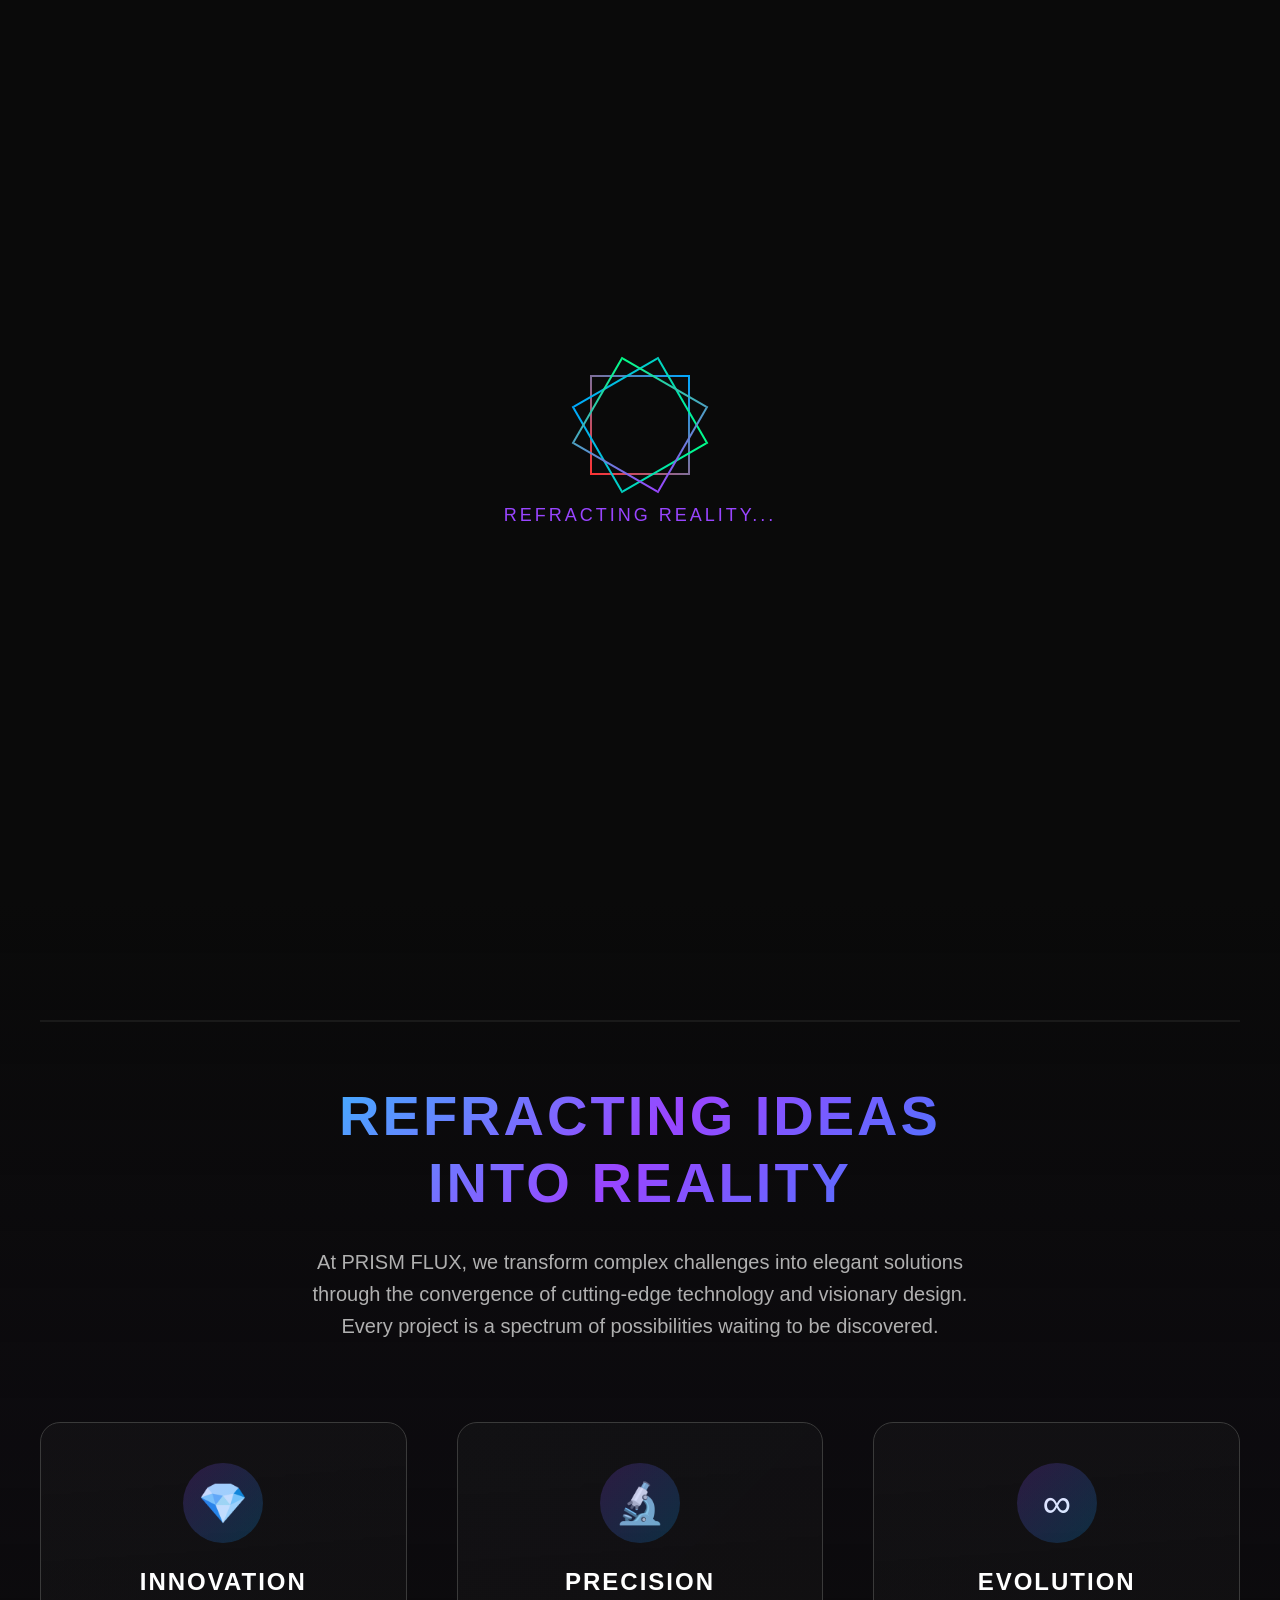
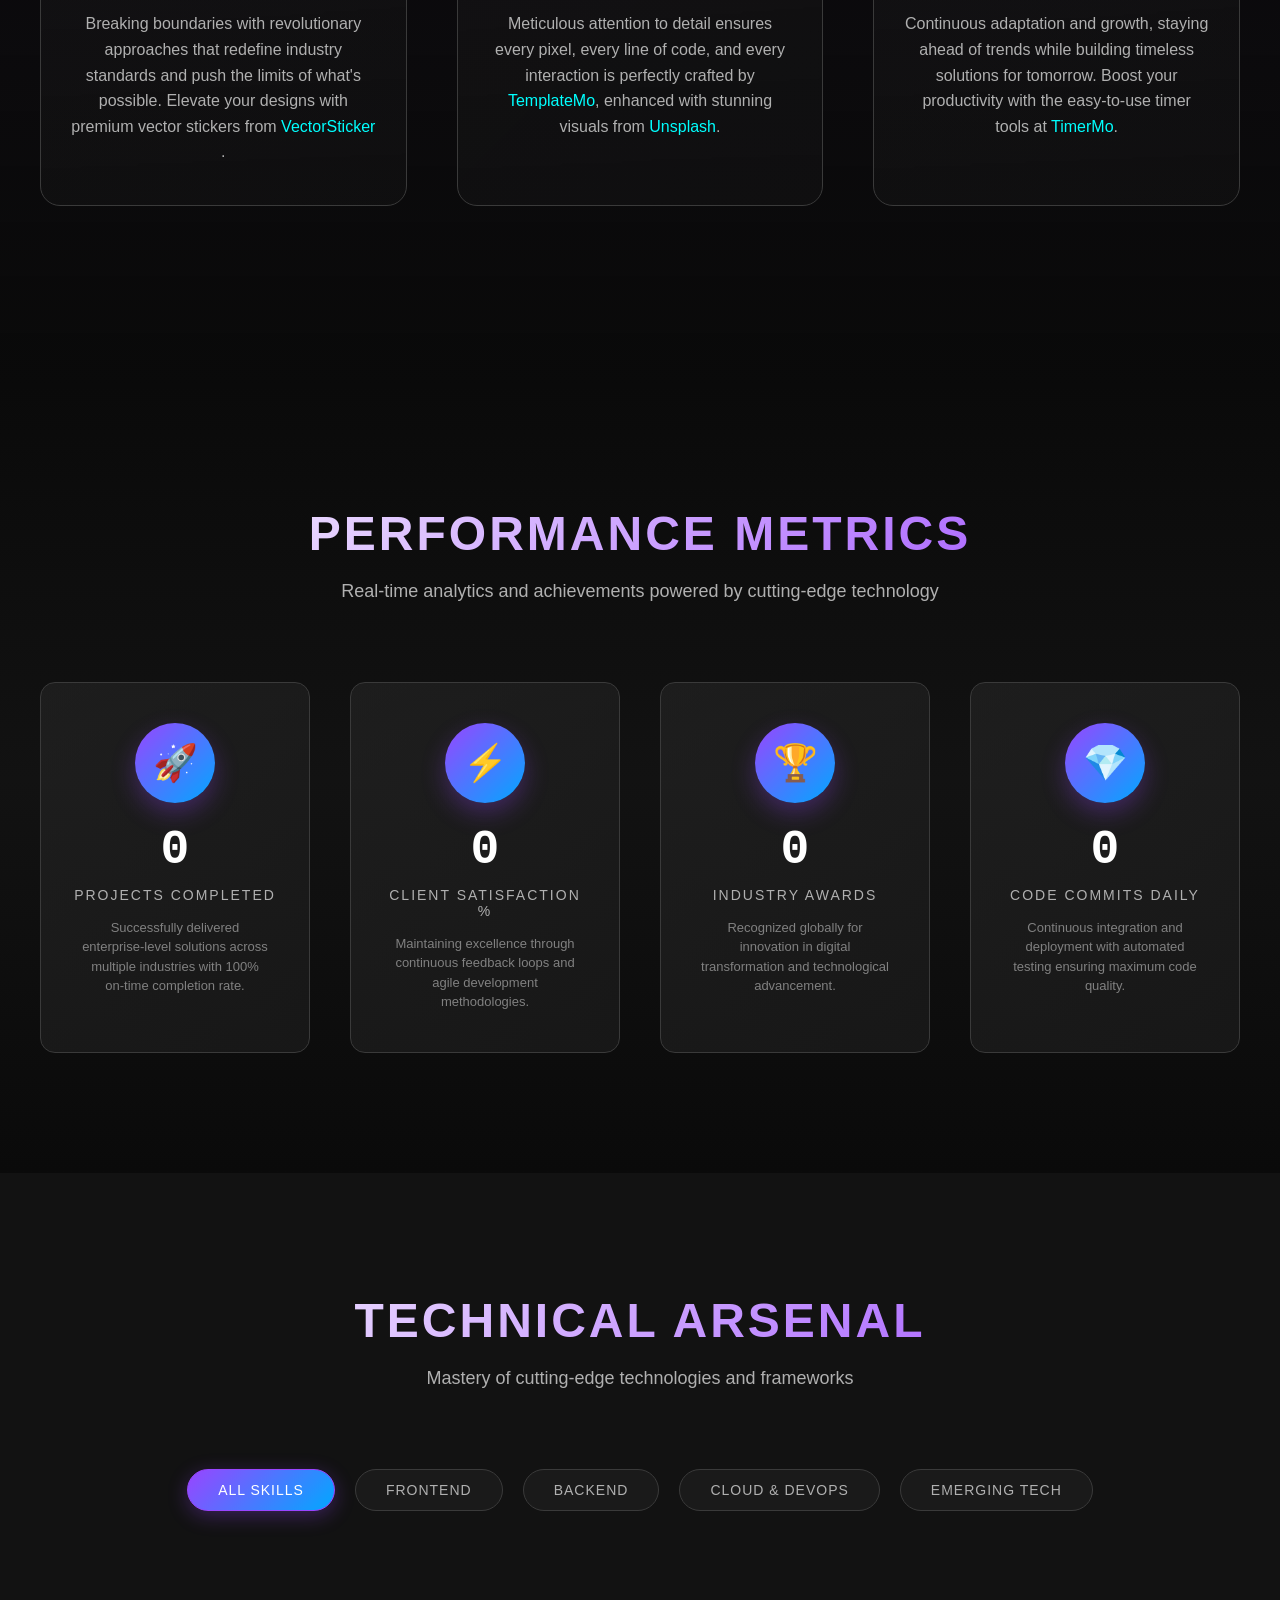
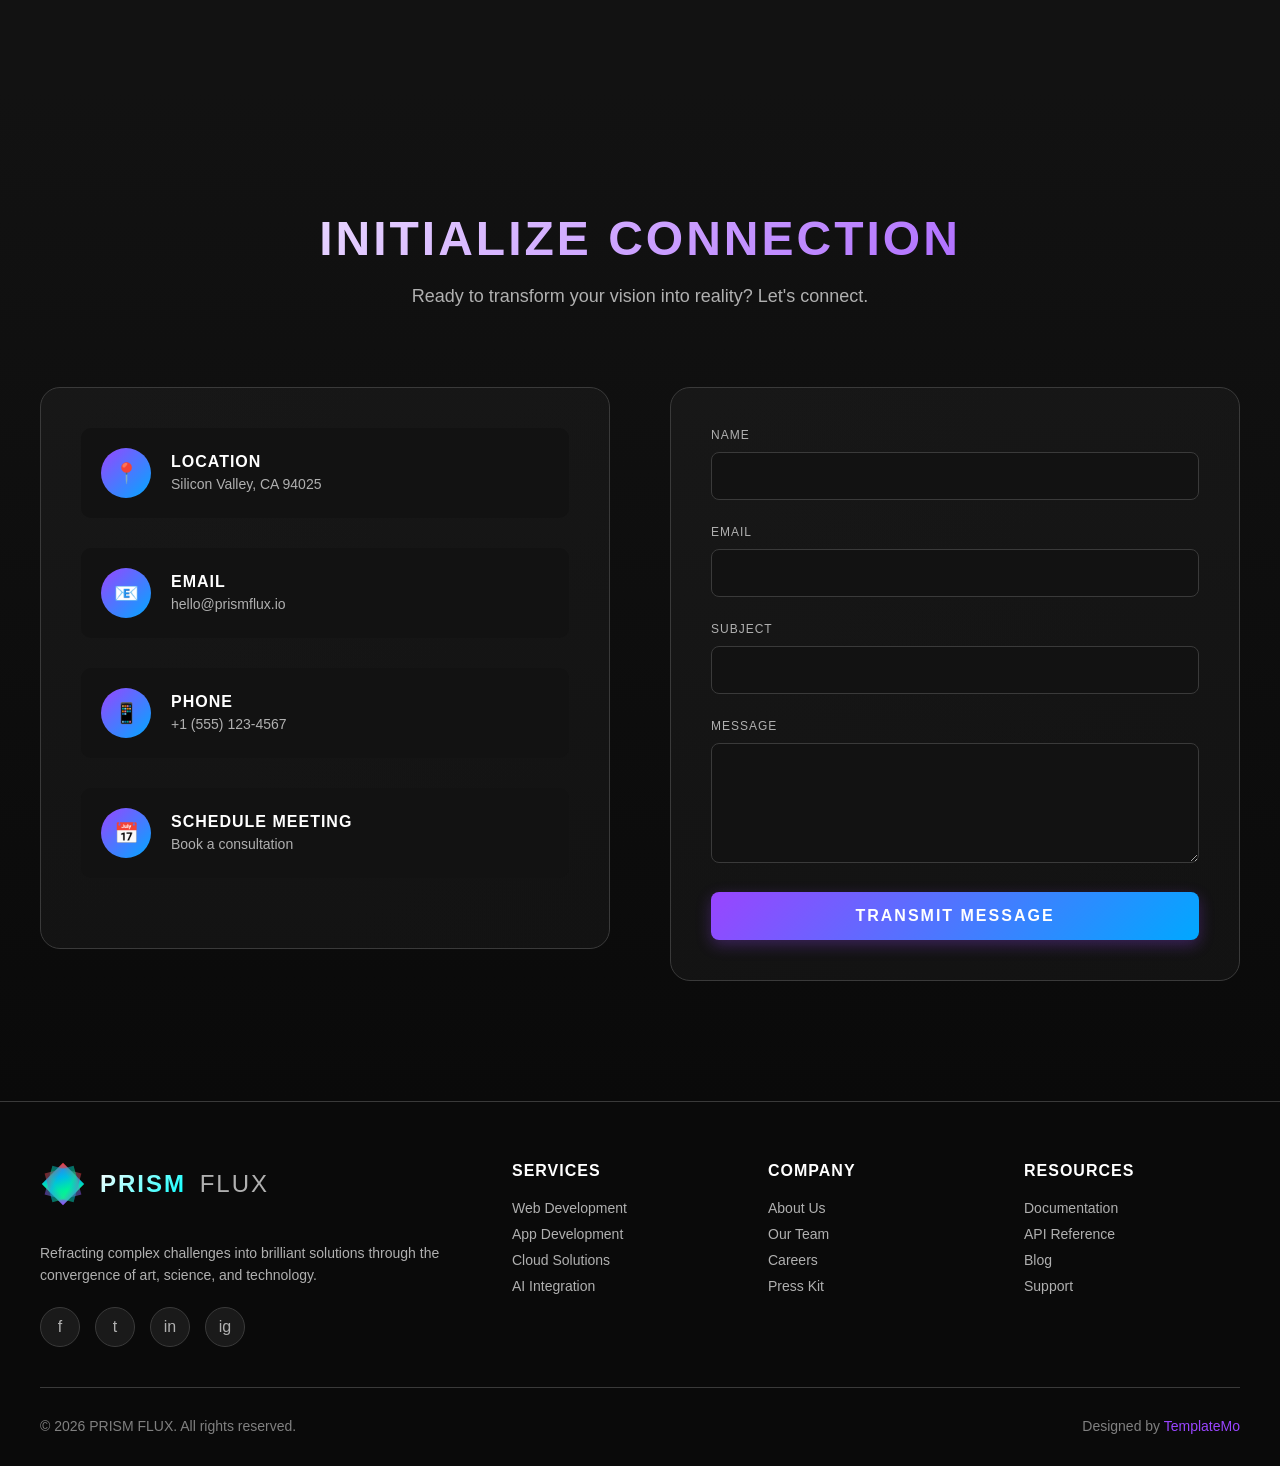
==== index.html @ 106da7ad "Initial commit" ====
<!DOCTYPE html>
<html lang="en">
<head>
    <meta charset="UTF-8">
    <meta name="viewport" content="width=device-width, initial-scale=1.0">
    <title>PRISM FLUX - Digital Innovation Studio</title>
    <link rel="stylesheet" href="templatemo-prism-flux.css">
<!-- 

TemplateMo 600 Prism Flux

https://templatemo.com/tm-600-prism-flux

-->
</head>
<body>
    <!-- Loading Screen -->
    <div class="loader" id="loader">
        <div class="loader-content">
            <div class="loader-prism">
                <div class="prism-face"></div>
                <div class="prism-face"></div>
                <div class="prism-face"></div>
            </div>
            <div style="color: var(--accent-purple); font-size: 18px; text-transform: uppercase; letter-spacing: 3px;">Refracting Reality...</div>
        </div>
    </div>

    <!-- Navigation Header -->
    <header class="header" id="header">
        <nav class="nav-container">
            <a href="#home" class="logo">
                <div class="logo-icon">
                    <div class="logo-prism">
                        <div class="prism-shape"></div>
                    </div>
                </div>
                <span class="logo-text">
                    <span class="prism">PRISM</span>
                    <span class="flux">FLUX</span>
                </span>
            </a>
            
            <ul class="nav-menu" id="navMenu">
                <li><a href="#home" class="nav-link active">Home</a></li>
                <li><a href="#about" class="nav-link">About</a></li>
                <li><a href="#stats" class="nav-link">Metrics</a></li>
                <li><a href="#skills" class="nav-link">Arsenal</a></li>
                <li><a href="#contact" class="nav-link">Contact</a></li>
            </ul>
            
            <div class="menu-toggle" id="menuToggle">
                <span></span>
                <span></span>
                <span></span>
            </div>
        </nav>
    </header>

    <!-- Hero Section with 3D Carousel -->
    <section class="hero" id="home">
        <div class="carousel-container">
            <div class="carousel" id="carousel">
                <!-- Carousel items will be generated by JavaScript -->
            </div>
            
            <div class="carousel-controls">
                <button class="carousel-btn" id="prevBtn">‹</button>
                <button class="carousel-btn" id="nextBtn">›</button>
            </div>
            
            <div class="carousel-indicators" id="indicators">
                <!-- Indicators will be generated by JavaScript -->
            </div>
        </div>
    </section>

    <!-- NEW: Prism Philosophy Section (About) -->
    <section class="philosophy-section" id="about">
        <div class="philosophy-container">
            <div class="prism-line"></div>
            
            <h2 class="philosophy-headline">
                Refracting Ideas<br>Into Reality
            </h2>
            
            <p class="philosophy-subheading">
                At PRISM FLUX, we transform complex challenges into elegant solutions through the convergence of 
                cutting-edge technology and visionary design. Every project is a spectrum of possibilities 
                waiting to be discovered.
            </p>
            
            <div class="philosophy-pillars">
                <div class="pillar">
                    <div class="pillar-icon">💎</div>
                    <h3 class="pillar-title">Innovation</h3>
                    <p class="pillar-description">
                        Breaking boundaries with revolutionary approaches that redefine industry standards and push the limits of what's possible. Elevate your designs with premium vector stickers from <a href="https://www.vectorsticker.com" rel="nofollow" target="_blank">VectorSticker</a>.
                    </p>
                </div>
                
                <div class="pillar">
                    <div class="pillar-icon">🔬</div>
                    <h3 class="pillar-title">Precision</h3>
                    <p class="pillar-description">
                        Meticulous attention to detail ensures every pixel, every line of code, and every interaction is perfectly crafted by <a href="https://templatemo.com" rel="nofollow" target="_blank" style="color: var(--accent-cyan); text-decoration: none;">TemplateMo</a>, enhanced with stunning visuals from <a href="https://unsplash.com" rel="nofollow" target="_blank" style="color: var(--accent-cyan); text-decoration: none;">Unsplash</a>.
                    </p>
                </div>
                
                <div class="pillar">
                    <div class="pillar-icon">∞</div>
                    <h3 class="pillar-title">Evolution</h3>
                    <p class="pillar-description">
                        Continuous adaptation and growth, staying ahead of trends while building timeless solutions for tomorrow. Boost your productivity with the easy-to-use timer tools at <a href="https://timermo.com" rel="nofollow" target="_blank">TimerMo</a>.
                    </p>
                </div>
            </div>
            
            <div class="philosophy-particles" id="particles">
                <!-- Particles will be generated by JavaScript -->
            </div>
        </div>
    </section>

    <!-- Stats Section with Content -->
    <section class="stats-section" id="stats">
        <div class="section-header">
            <h2 class="section-title">Performance Metrics</h2>
            <p class="section-subtitle">Real-time analytics and achievements powered by cutting-edge technology</p>
        </div>
        
        <div class="stats-grid">
            <div class="stat-card">
                <div class="stat-icon">🚀</div>
                <div class="stat-number" data-target="150">0</div>
                <div class="stat-label">Projects Completed</div>
                <p class="stat-description">Successfully delivered enterprise-level solutions across multiple industries with 100% on-time completion rate.</p>
            </div>
            
            <div class="stat-card">
                <div class="stat-icon">⚡</div>
                <div class="stat-number" data-target="99">0</div>
                <div class="stat-label">Client Satisfaction %</div>
                <p class="stat-description">Maintaining excellence through continuous feedback loops and agile development methodologies.</p>
            </div>
            
            <div class="stat-card">
                <div class="stat-icon">🏆</div>
                <div class="stat-number" data-target="25">0</div>
                <div class="stat-label">Industry Awards</div>
                <p class="stat-description">Recognized globally for innovation in digital transformation and technological advancement.</p>
            </div>
            
            <div class="stat-card">
                <div class="stat-icon">💎</div>
                <div class="stat-number" data-target="500">0</div>
                <div class="stat-label">Code Commits Daily</div>
                <p class="stat-description">Continuous integration and deployment with automated testing ensuring maximum code quality.</p>
            </div>
        </div>
    </section>

    <!-- Enhanced Skills Section - Technical Arsenal -->
    <section class="skills-section" id="skills">
        <div class="skills-container">
            <div class="section-header">
                <h2 class="section-title">Technical Arsenal</h2>
                <p class="section-subtitle">Mastery of cutting-edge technologies and frameworks</p>
            </div>
            
            <div class="skill-categories">
                <div class="category-tab active" data-category="all">All Skills</div>
                <div class="category-tab" data-category="frontend">Frontend</div>
                <div class="category-tab" data-category="backend">Backend</div>
                <div class="category-tab" data-category="cloud">Cloud & DevOps</div>
                <div class="category-tab" data-category="emerging">Emerging Tech</div>
            </div>

            <div class="skills-hexagon-grid" id="skillsGrid">
                <!-- Hexagonal skill items will be generated by JavaScript -->
            </div>
        </div>
    </section>

    <!-- Contact Section -->
    <section class="contact-section" id="contact">
        <div class="section-header">
            <h2 class="section-title">Initialize Connection</h2>
            <p class="section-subtitle">Ready to transform your vision into reality? Let's connect.</p>
        </div>
        
        <div class="contact-container">
            <div class="contact-info">
                <a href="https://maps.google.com/?q=Silicon+Valley+CA+94025" target="_blank" class="info-item">
                    <div class="info-icon">📍</div>
                    <div class="info-text">
                        <h4>Location</h4>
                        <p>Silicon Valley, CA 94025</p>
                    </div>
                </a>
                
                <a href="mailto:hello@prismflux.io" class="info-item">
                    <div class="info-icon">📧</div>
                    <div class="info-text">
                        <h4>Email</h4>
                        <p>hello@prismflux.io</p>
                    </div>
                </a>
                
                <a href="tel:+15551234567" class="info-item">
                    <div class="info-icon">📱</div>
                    <div class="info-text">
                        <h4>Phone</h4>
                        <p>+1 (555) 123-4567</p>
                    </div>
                </a>
                
                <a href="https://calendly.com" target="_blank" class="info-item">
                    <div class="info-icon">📅</div>
                    <div class="info-text">
                        <h4>Schedule Meeting</h4>
                        <p>Book a consultation</p>
                    </div>
                </a>
            </div>
            
            <form class="contact-form" id="contactForm">
                <div class="form-group">
                    <label for="name">Name</label>
                    <input type="text" id="name" name="name" required>
                </div>
                
                <div class="form-group">
                    <label for="email">Email</label>
                    <input type="email" id="email" name="email" required>
                </div>
                
                <div class="form-group">
                    <label for="subject">Subject</label>
                    <input type="text" id="subject" name="subject" required>
                </div>
                
                <div class="form-group">
                    <label for="message">Message</label>
                    <textarea id="message" name="message" required></textarea>
                </div>
                
                <button type="submit" class="submit-btn">Transmit Message</button>
            </form>
        </div>
    </section>

    <!-- Footer -->
    <footer class="footer">
        <div class="footer-content">
            <div class="footer-brand">
                <div class="footer-logo">
                    <div class="logo-icon">
                        <div class="logo-prism">
                            <div class="prism-shape"></div>
                        </div>
                    </div>
                    <span class="logo-text">
                        <span class="prism">PRISM</span>
                        <span class="flux">FLUX</span>
                    </span>
                </div>
                <p class="footer-description">
                    Refracting complex challenges into brilliant solutions through the convergence of art, science, and technology.
                </p>
                <div class="footer-social">
                    <a href="#" class="social-icon">f</a>
                    <a href="#" class="social-icon">t</a>
                    <a href="#" class="social-icon">in</a>
                    <a href="#" class="social-icon">ig</a>
                </div>
            </div>
            
            <div class="footer-section">
                <h4>Services</h4>
                <div class="footer-links">
                    <a href="#">Web Development</a>
                    <a href="#">App Development</a>
                    <a href="#">Cloud Solutions</a>
                    <a href="#">AI Integration</a>
                </div>
            </div>
            
            <div class="footer-section">
                <h4>Company</h4>
                <div class="footer-links">
                    <a href="#">About Us</a>
                    <a href="#">Our Team</a>
                    <a href="#">Careers</a>
                    <a href="#">Press Kit</a>
                </div>
            </div>
            
            <div class="footer-section">
                <h4>Resources</h4>
                <div class="footer-links">
                    <a href="#">Documentation</a>
                    <a href="#">API Reference</a>
                    <a href="#">Blog</a>
                    <a href="#">Support</a>
                </div>
            </div>
        </div>
        
        <div class="footer-bottom">
            <div class="copyright">
                © 2026 PRISM FLUX. All rights reserved.
            </div>
            <div class="footer-credits">
                Designed by <a href="https://templatemo.com" rel="nofollow" target="_blank">TemplateMo</a>
            </div>
        </div>
    </footer>
<script src="templatemo-prism-scripts.js"></script>
</body>
</html>
---- templatemo-prism-flux.css ----
@charset "utf-8";
/* CSS Document */

/*

TemplateMo 600 Prism Flux

https://templatemo.com/tm-600-prism-flux

*/

* {
	margin: 0;
	padding: 0;
	box-sizing: border-box;
}

:root {
	--primary-black: #0a0a0a;
	--carbon-dark: #121212;
	--carbon-medium: #1a1a1a;
	--carbon-light: #2a2a2a;
	--metal-dark: #3a3a3a;
	--metal-light: #4a4a4a;
	--accent-red: #ff3333;
	--accent-blue: #00a8ff;
	--accent-green: #00ff88;
	--accent-purple: #9945ff;
	--accent-cyan: #00ffff;
	--text-primary: #ffffff;
	--text-secondary: #b0b0b0;
	--text-dim: #808080;
}

html {
	scroll-behavior: smooth;
}

body {
	font-family: 'Orbitron', 'Rajdhani', sans-serif;
	background: var(--primary-black);
	color: var(--text-primary);
	overflow-x: hidden;
	position: relative;
}

/* Carbon Fiber Background Pattern */
body::before {
	content: '';
	position: fixed;
	top: 0;
	left: 0;
	width: 100%;
	height: 100%;
	background:
		repeating-linear-gradient(0deg,
			transparent,
			transparent 2px,
			rgba(255, 255, 255, 0.03) 2px,
			rgba(255, 255, 255, 0.03) 4px),
		repeating-linear-gradient(90deg,
			transparent,
			transparent 2px,
			rgba(255, 255, 255, 0.03) 2px,
			rgba(255, 255, 255, 0.03) 4px),
		linear-gradient(135deg,
			var(--primary-black) 0%,
			var(--carbon-dark) 25%,
			var(--carbon-medium) 50%,
			var(--carbon-dark) 75%,
			var(--primary-black) 100%);
	z-index: -2;
}

/* Animated Grid Overlay */
body::after {
	content: '';
	position: fixed;
	top: 0;
	left: 0;
	width: 100%;
	height: 100%;
	background-image:
		linear-gradient(rgba(255, 51, 51, 0.05) 2px, transparent 2px),
		linear-gradient(90deg, rgba(255, 51, 51, 0.05) 2px, transparent 2px);
	background-size: 150px 150px;
	animation: gridMove 20s linear infinite;
	z-index: -1;
	opacity: 0.5;
}

@keyframes gridMove {
	0% {
		transform: translate(0, 0);
	}

	100% {
		transform: translate(150px, 150px);
	}
}

/* Loading Screen */
.loader {
	position: fixed;
	top: 0;
	left: 0;
	width: 100%;
	height: 100vh;
	background: var(--primary-black);
	display: flex;
	justify-content: center;
	align-items: center;
	z-index: 10000;
	transition: opacity 0.5s, visibility 0.5s;
}

.loader.hidden {
	opacity: 0;
	visibility: hidden;
}

.loader-content {
	text-align: center;
}

.loader-prism {
	width: 100px;
	height: 100px;
	position: relative;
	margin: 0 auto 30px;
}

.prism-face {
	position: absolute;
	width: 100%;
	height: 100%;
	border: 2px solid transparent;
	transform-origin: center;
	animation: prismRotate 3s linear infinite;
}

.prism-face:nth-child(1) {
	border-image: linear-gradient(45deg, var(--accent-red), var(--accent-blue)) 1;
	animation-delay: 0s;
}

.prism-face:nth-child(2) {
	border-image: linear-gradient(45deg, var(--accent-blue), var(--accent-green)) 1;
	transform: rotate(60deg);
	animation-delay: 0.2s;
}

.prism-face:nth-child(3) {
	border-image: linear-gradient(45deg, var(--accent-green), var(--accent-purple)) 1;
	transform: rotate(120deg);
	animation-delay: 0.4s;
}

@keyframes prismRotate {
	0% {
		transform: rotate(0deg) scale(1);
	}

	50% {
		transform: rotate(180deg) scale(1.2);
	}

	100% {
		transform: rotate(360deg) scale(1);
	}
}

/* Navigation Header */
.header {
	position: fixed;
	top: 0;
	width: 100%;
	background: linear-gradient(180deg,
			rgba(18, 18, 18, 0.98) 0%,
			rgba(18, 18, 18, 0.9) 50%,
			rgba(18, 18, 18, 0) 100%);
	backdrop-filter: blur(20px);
	border-bottom: 1px solid rgba(255, 255, 255, 0.1);
	z-index: 1000;
	transition: all 0.3s ease;
}

.header.scrolled {
	background: rgba(18, 18, 18, 0.98);
	backdrop-filter: blur(30px);
	box-shadow: 0 10px 30px rgba(0, 0, 0, 0.8);
}

.nav-container {
	max-width: 1400px;
	margin: 0 auto;
	display: flex;
	justify-content: space-between;
	align-items: center;
	padding: 20px 30px;
}

.logo {
	display: flex;
	align-items: center;
	text-decoration: none;
	position: relative;
}

.logo-icon {
	width: 45px;
	height: 45px;
	margin-right: 15px;
	position: relative;
}

/* Prism-inspired logo */
.logo-prism {
	width: 100%;
	height: 100%;
	position: relative;
	display: flex;
	align-items: center;
	justify-content: center;
}

.prism-shape {
	width: 30px;
	height: 30px;
	position: relative;
	transform: rotate(45deg);
	background: linear-gradient(135deg,
			var(--accent-red) 0%,
			var(--accent-blue) 33%,
			var(--accent-green) 66%,
			var(--accent-purple) 100%);
	animation: prismShine 3s ease-in-out infinite;
}

@keyframes prismShine {

	0%,
	100% {
		filter: brightness(1) hue-rotate(0deg);
		transform: rotate(45deg) scale(1);
	}

	50% {
		filter: brightness(1.5) hue-rotate(10deg);
		transform: rotate(45deg) scale(1.1);
	}
}

.prism-shape::before,
.prism-shape::after {
	content: '';
	position: absolute;
	width: 100%;
	height: 100%;
	background: inherit;
	opacity: 0.5;
}

.prism-shape::before {
	transform: rotate(60deg);
}

.prism-shape::after {
	transform: rotate(-60deg);
}

.logo-text {
	font-size: 24px;
	font-weight: 900;
	letter-spacing: 2px;
	text-transform: uppercase;
}

.logo-text .prism {
	background: linear-gradient(135deg, var(--text-primary), var(--accent-cyan));
	-webkit-background-clip: text;
	-webkit-text-fill-color: transparent;
	background-clip: text;
}

.logo-text .flux {
	color: var(--text-secondary);
	font-weight: 300;
	margin-left: 5px;
}

.nav-menu {
	display: flex;
	list-style: none;
	gap: 10px;
	align-items: center;
}

.nav-menu a {
	color: var(--text-secondary);
	text-decoration: none;
	padding: 12px 25px;
	transition: all 0.3s ease;
	position: relative;
	text-transform: uppercase;
	font-weight: 500;
	letter-spacing: 1px;
	font-size: 14px;
}

.nav-menu a::before {
	content: '';
	position: absolute;
	bottom: 0;
	left: 50%;
	transform: translateX(-50%);
	width: 0;
	height: 2px;
	background: linear-gradient(90deg, var(--accent-blue), var(--accent-purple));
	transition: width 0.3s ease;
}

.nav-menu a:hover {
	color: var(--text-primary);
}

.nav-menu a:hover::before,
.nav-menu a.active::before {
	width: 80%;
}

.nav-menu a.active {
	color: var(--accent-cyan);
}

.menu-toggle {
	display: none;
	flex-direction: column;
	cursor: pointer;
	padding: 5px;
}

.menu-toggle span {
	width: 30px;
	height: 3px;
	background: linear-gradient(90deg, var(--accent-blue), var(--accent-purple));
	margin: 3px 0;
	transition: 0.3s;
	border-radius: 2px;
}

.menu-toggle.active span:nth-child(1) {
	transform: rotate(-45deg) translate(-5px, 6px);
}

.menu-toggle.active span:nth-child(2) {
	opacity: 0;
}

.menu-toggle.active span:nth-child(3) {
	transform: rotate(45deg) translate(-5px, -6px);
}

/* Hero Section with 3D Carousel */
.hero {
	min-height: 100vh;
	display: flex;
	align-items: center;
	justify-content: center;
	position: relative;
	padding: 120px 20px 80px;
	background: radial-gradient(ellipse at center,
			rgba(153, 69, 255, 0.1) 0%,
			transparent 50%);
}

.carousel-container {
	width: 100%;
	max-width: 1600px;
	height: 650px;
	perspective: 1200px;
	position: relative;
	padding-top: 60px;
}

.carousel {
	width: 100%;
	height: 100%;
	position: relative;
	transform-style: preserve-3d;
}

.carousel-item {
	position: absolute;
	width: 400px;
	height: 500px;
	left: 50%;
	top: 50%;
	transform-style: preserve-3d;
	transition: all 0.8s cubic-bezier(0.4, 0.0, 0.2, 1);
	cursor: pointer;
	transform-origin: center center;
}

.carousel-item .card {
	width: 100%;
	height: 100%;
	background: linear-gradient(135deg, var(--carbon-medium), var(--carbon-dark));
	border: 2px solid var(--metal-dark);
	border-radius: 20px;
	padding: 30px;
	position: relative;
	overflow: hidden;
	box-shadow:
		0 20px 40px rgba(0, 0, 0, 0.8),
		inset 0 1px 0 rgba(255, 255, 255, 0.1);
}

.carousel-item .card::before {
	content: '';
	position: absolute;
	top: 0;
	left: 0;
	right: 0;
	height: 1px;
	background: linear-gradient(90deg,
			transparent,
			rgba(255, 255, 255, 0.5),
			transparent);
	animation: scanline 3s linear infinite;
}

@keyframes scanline {
	0% {
		transform: translateY(0);
	}

	100% {
		transform: translateY(500px);
	}
}

.card-number {
	position: absolute;
	top: 20px;
	right: 30px;
	font-size: 72px;
	font-weight: 900;
	color: rgba(153, 69, 255, 0.1);
	font-family: 'Orbitron', monospace;
}

.card-image {
	width: 100%;
	height: 200px;
	background: var(--carbon-dark);
	border-radius: 10px;
	margin-bottom: 20px;
	overflow: hidden;
	position: relative;
	border: 1px solid var(--metal-dark);
}

.card-image img {
	width: 100%;
	height: 100%;
	object-fit: cover;
	filter: grayscale(50%) contrast(1.2);
	transition: all 0.5s ease;
}

.carousel-item:hover .card-image img {
	filter: grayscale(0%) contrast(1.3);
	transform: scale(1.1);
}

.card-title {
	font-size: 24px;
	font-weight: 700;
	margin-bottom: 15px;
	text-transform: uppercase;
	letter-spacing: 2px;
	background: linear-gradient(135deg, var(--text-primary), var(--accent-purple));
	-webkit-background-clip: text;
	-webkit-text-fill-color: transparent;
	background-clip: text;
}

.card-description {
	color: var(--text-secondary);
	line-height: 1.6;
	margin-bottom: 20px;
	font-size: 14px;
}

.card-tech {
	display: flex;
	flex-wrap: wrap;
	gap: 8px;
	margin-bottom: 20px;
}

.tech-badge {
	padding: 5px 12px;
	background: rgba(153, 69, 255, 0.1);
	border: 1px solid var(--accent-purple);
	border-radius: 20px;
	font-size: 12px;
	color: var(--accent-purple);
	text-transform: uppercase;
	letter-spacing: 1px;
}

.card-cta {
	padding: 12px 30px;
	background: linear-gradient(135deg, var(--accent-purple), var(--accent-blue));
	border: none;
	border-radius: 30px;
	color: var(--text-primary);
	font-weight: 700;
	text-transform: uppercase;
	letter-spacing: 2px;
	cursor: pointer;
	transition: all 0.3s ease;
	box-shadow: 0 5px 15px rgba(153, 69, 255, 0.3);
}

.card-cta:hover {
	transform: translateY(-2px);
	box-shadow: 0 8px 25px rgba(153, 69, 255, 0.5);
}

/* Carousel Controls */
.carousel-controls {
	position: absolute;
	bottom: -70px;
	left: 50%;
	transform: translateX(-50%);
	display: flex;
	gap: 20px;
	z-index: 100;
}

.carousel-btn {
	width: 60px;
	height: 60px;
	background: linear-gradient(135deg, var(--carbon-medium), var(--carbon-dark));
	border: 2px solid var(--metal-dark);
	border-radius: 50%;
	color: var(--accent-purple);
	font-size: 24px;
	cursor: pointer;
	transition: all 0.3s ease;
	display: flex;
	align-items: center;
	justify-content: center;
	box-shadow:
		0 5px 15px rgba(0, 0, 0, 0.5),
		inset 0 1px 0 rgba(255, 255, 255, 0.1);
}

.carousel-btn:hover {
	border-color: var(--accent-purple);
	box-shadow:
		0 8px 25px rgba(153, 69, 255, 0.3),
		inset 0 1px 0 rgba(255, 255, 255, 0.2);
	transform: scale(1.1);
}

.carousel-indicators {
	position: absolute;
	top: 30px;
	left: 50%;
	transform: translateX(-50%);
	display: flex;
	gap: 15px;
	z-index: 100;
}

.indicator {
	width: 12px;
	height: 12px;
	background: var(--metal-dark);
	border: 1px solid var(--metal-light);
	border-radius: 50%;
	cursor: pointer;
	transition: all 0.3s ease;
}

.indicator.active {
	background: linear-gradient(135deg, var(--accent-purple), var(--accent-blue));
	box-shadow: 0 0 10px rgba(153, 69, 255, 0.5);
	transform: scale(1.3);
}

/* NEW: Prism Philosophy Section */
.philosophy-section {
	padding: 120px 30px;
	background: linear-gradient(180deg,
			var(--primary-black) 0%,
			rgba(153, 69, 255, 0.02) 50%,
			var(--primary-black) 100%);
	position: relative;
	overflow: hidden;
}

.philosophy-container {
	max-width: 1200px;
	margin: 0 auto;
	text-align: center;
}

/* Animated Prism Line */
.prism-line {
	width: 100%;
	height: 2px;
	margin: 0 auto 60px;
	position: relative;
	overflow: hidden;
	background: var(--carbon-medium);
}

.prism-line::before {
	content: '';
	position: absolute;
	top: 0;
	left: -100%;
	width: 100%;
	height: 100%;
	background: linear-gradient(90deg,
			transparent,
			var(--accent-red) 20%,
			var(--accent-blue) 40%,
			var(--accent-green) 60%,
			var(--accent-purple) 80%,
			transparent);

	animation: prismSweep 4s ease-in-out infinite;
}

@keyframes prismSweep {
	0% {
		left: -100%;
	}

	100% {
		left: 100%;
	}
}

.philosophy-headline {
	font-size: 56px;
	font-weight: 900;
	text-transform: uppercase;
	letter-spacing: 3px;
	margin-bottom: 30px;
	line-height: 1.2;
	background: linear-gradient(135deg,
			var(--accent-cyan) 0%,
			var(--accent-purple) 25%,
			var(--accent-blue) 50%,
			var(--accent-green) 75%,
			var(--accent-cyan) 100%);
	-webkit-background-clip: text;
	-webkit-text-fill-color: transparent;
	background-clip: text;
	background-size: 200% 200%;
	animation: gradientFlow 5s ease infinite;
}

@keyframes gradientFlow {
	0% {
		background-position: 0% 50%;
	}

	50% {
		background-position: 100% 50%;
	}

	100% {
		background-position: 0% 50%;
	}
}

.philosophy-subheading {
	font-size: 20px;
	color: var(--text-secondary);
	max-width: 700px;
	margin: 0 auto 80px;
	line-height: 1.6;
	font-weight: 300;
}

.philosophy-pillars {
	display: grid;
	grid-template-columns: repeat(auto-fit, minmax(300px, 1fr));
	gap: 50px;
	margin-bottom: 60px;
}

.pillar {
	position: relative;
	padding: 40px 30px;
	background: linear-gradient(135deg,
			rgba(42, 42, 42, 0.2),
			rgba(26, 26, 26, 0.3));
	border: 1px solid var(--metal-dark);
	border-radius: 20px;
	transition: all 0.4s ease;
	overflow: hidden;
}

.pillar::before {
	content: '';
	position: absolute;
	top: 0;
	left: 0;
	width: 100%;
	height: 2px;
	background: linear-gradient(90deg,
			var(--accent-purple),
			var(--accent-blue),
			var(--accent-green));
	transform: scaleX(0);
	transition: transform 0.4s ease;
}

.pillar:hover::before {
	transform: scaleX(1);
}

.pillar:hover {
	transform: translateY(-10px);
	border-color: var(--accent-purple);
	box-shadow: 0 20px 40px rgba(153, 69, 255, 0.2);
	background: linear-gradient(135deg,
			rgba(153, 69, 255, 0.05),
			rgba(26, 26, 26, 0.3));
}

.pillar-icon {
	width: 80px;
	height: 80px;
	margin: 0 auto 25px;
	display: flex;
	align-items: center;
	justify-content: center;
	font-size: 40px;
	position: relative;
}

.pillar-icon::before {
	content: '';
	position: absolute;
	width: 100%;
	height: 100%;
	background: linear-gradient(135deg, var(--accent-purple), var(--accent-blue));
	border-radius: 50%;
	opacity: 0.2;
	animation: pulse 3s ease-in-out infinite;
}

@keyframes pulse {

	0%,
	100% {
		transform: scale(1);
		opacity: 0.2;
	}

	50% {
		transform: scale(1.2);
		opacity: 0.1;
	}
}

.pillar-title {
	font-size: 24px;
	font-weight: 700;
	text-transform: uppercase;
	letter-spacing: 2px;
	margin-bottom: 15px;
	color: var(--text-primary);
}

.pillar-description {
	font-size: 16px;
	color: var(--text-secondary);
	line-height: 1.6;
}
.pillar-description a {
	color: var(--accent-cyan);
	text-decoration: none;
	transition: all 0.3s ease;
	position: relative;
}

.pillar-description a::after {
	content: '';
	position: absolute;
	bottom: -2px;
	left: 0;
	width: 0;
	height: 1px;
	background: var(--accent-cyan);
	transition: width 0.3s ease;
}

.pillar-description a:hover {
	color: var(--accent-purple);
}

.pillar-description a:hover::after {
	width: 100%;
}

/* Particle Effect Background */
.philosophy-particles {
	position: absolute;
	width: 100%;
	height: 100%;
	top: 0;
	left: 0;
	overflow: hidden;
	pointer-events: none;
}

.particle {
	position: absolute;
	width: 4px;
	height: 4px;
	background: linear-gradient(135deg, var(--accent-cyan), var(--accent-purple));
	border-radius: 50%;
	opacity: 0;
	animation: float-particle 20s infinite linear;
}

@keyframes float-particle {
	0% {
		transform: translateY(0) rotate(0deg);
		opacity: 0;
	}

	5% {
		opacity: 1;
	}

	95% {
		opacity: 1;
	}

	100% {
		transform: translateY(-100vh) rotate(720deg);
		opacity: 0;
	}
}

/* Stats Section with Content */
.stats-section {
	padding: 120px 30px;
	background: linear-gradient(180deg,
			var(--primary-black) 0%,
			var(--carbon-dark) 50%,
			var(--primary-black) 100%);
	position: relative;
}

.stats-grid {
	max-width: 1200px;
	margin: 0 auto;
	display: grid;
	grid-template-columns: repeat(auto-fit, minmax(250px, 1fr));
	gap: 40px;
}

.stat-card {
	background: linear-gradient(135deg,
			rgba(42, 42, 42, 0.5),
			rgba(26, 26, 26, 0.8));
	border: 1px solid var(--metal-dark);
	border-radius: 15px;
	padding: 40px 30px;
	text-align: center;
	position: relative;
	overflow: hidden;
	transition: all 0.3s ease;
}

.stat-card::before {
	content: '';
	position: absolute;
	top: 0;
	left: -100%;
	width: 100%;
	height: 2px;
	background: linear-gradient(90deg,
			transparent,
			var(--accent-purple),
			transparent);
	animation: none;
}

.stat-card:hover::before {
	animation: slideRight 0.5s ease forwards;
}

@keyframes slideRight {
	0% {
		left: -100%;
	}

	100% {
		left: 100%;
	}
}

.stat-card:hover {
	transform: translateY(-5px);
	border-color: var(--accent-purple);
	box-shadow: 0 15px 35px rgba(153, 69, 255, 0.2);
}

.stat-icon {
	width: 80px;
	height: 80px;
	background: linear-gradient(135deg, var(--accent-purple), var(--accent-blue));
	border-radius: 50%;
	display: flex;
	align-items: center;
	justify-content: center;
	margin: 0 auto 20px;
	font-size: 36px;
	color: var(--text-primary);
	box-shadow: 0 10px 25px rgba(153, 69, 255, 0.3);
}

.stat-number {
	font-size: 48px;
	font-weight: 900;
	color: var(--text-primary);
	margin-bottom: 10px;
	font-family: 'Orbitron', monospace;
}

.stat-label {
	font-size: 14px;
	color: var(--text-secondary);
	text-transform: uppercase;
	letter-spacing: 2px;
	margin-bottom: 15px;
}

.stat-description {
	font-size: 13px;
	color: var(--text-dim);
	line-height: 1.5;
	padding: 0 10px;
}

/* Enhanced Skills Section - Technical Arsenal */
.skills-section {
	padding: 120px 30px;
	background: var(--carbon-dark);
	position: relative;
	overflow: hidden;
}

.skills-container {
	max-width: 1200px;
	margin: 0 auto;
}

.section-header {
	text-align: center;
	margin-bottom: 80px;
}

.section-title {
	font-size: 48px;
	font-weight: 900;
	text-transform: uppercase;
	letter-spacing: 3px;
	margin-bottom: 20px;
	background: linear-gradient(135deg, var(--text-primary), var(--accent-purple));
	-webkit-background-clip: text;
	-webkit-text-fill-color: transparent;
	background-clip: text;
}

.section-subtitle {
	color: var(--text-secondary);
	font-size: 18px;
	max-width: 600px;
	margin: 0 auto;
}

/* Hexagonal Skills Grid */
.skills-hexagon-grid {
	display: flex;
	flex-wrap: wrap;
	justify-content: center;
	gap: 20px;
	margin-top: 60px;
}

.skill-hexagon {
	width: 200px;
	height: 230px;
	position: relative;
	margin: 30px 10px;
	cursor: pointer;
	transition: all 0.3s ease;
}

.skill-hexagon:hover {
	transform: translateY(-10px);
}

.hexagon-inner {
	width: 100%;
	height: 100%;
	position: relative;
	transform: rotate(30deg);
	overflow: hidden;
	border-radius: 20px;
	background: linear-gradient(135deg, var(--carbon-medium), var(--carbon-light));
	border: 2px solid var(--metal-dark);
}

.skill-hexagon:hover .hexagon-inner {
	border-color: var(--accent-purple);
	box-shadow: 0 0 30px rgba(153, 69, 255, 0.5);
}

.hexagon-content {
	position: absolute;
	width: 100%;
	height: 100%;
	top: 0;
	left: 0;
	transform: rotate(-30deg);
	display: flex;
	flex-direction: column;
	align-items: center;
	justify-content: center;
	padding: 20px;
}

.skill-icon-hex {
	font-size: 48px;
	margin-bottom: 15px;
	color: var(--accent-purple);
	animation: float 3s ease-in-out infinite;
}

@keyframes float {

	0%,
	100% {
		transform: translateY(0);
	}

	50% {
		transform: translateY(-10px);
	}
}

.skill-name-hex {
	font-size: 16px;
	font-weight: 700;
	text-transform: uppercase;
	letter-spacing: 1px;
	color: var(--text-primary);
	margin-bottom: 10px;
	text-align: center;
}

.skill-level {
	width: 100%;
	height: 4px;
	background: var(--carbon-dark);
	border-radius: 2px;
	overflow: hidden;
	position: relative;
}

.skill-level-fill {
	height: 100%;
	background: linear-gradient(90deg, var(--accent-blue), var(--accent-purple));
	border-radius: 2px;
	position: relative;
	animation: fillLevel 2s ease-out;
}

@keyframes fillLevel {
	0% {
		width: 0;
	}
}

.skill-percentage-hex {
	font-size: 14px;
	color: var(--text-secondary);
	margin-top: 8px;
	font-weight: 600;
}

/* Skill Categories Tabs */
.skill-categories {
	display: flex;
	justify-content: center;
	gap: 20px;
	margin-bottom: 40px;
	flex-wrap: wrap;
}

.category-tab {
	padding: 12px 30px;
	background: var(--carbon-medium);
	border: 1px solid var(--metal-dark);
	border-radius: 30px;
	color: var(--text-secondary);
	cursor: pointer;
	transition: all 0.3s ease;
	text-transform: uppercase;
	font-size: 14px;
	letter-spacing: 1px;
}

.category-tab:hover {
	background: rgba(153, 69, 255, 0.1);
	border-color: var(--accent-purple);
	color: var(--text-primary);
}

.category-tab.active {
	background: linear-gradient(135deg, var(--accent-purple), var(--accent-blue));
	border-color: var(--accent-purple);
	color: var(--text-primary);
	box-shadow: 0 5px 20px rgba(153, 69, 255, 0.3);
}

/* Contact Section */
.contact-section {
	padding: 120px 30px;
	background: linear-gradient(180deg,
			var(--carbon-dark) 0%,
			var(--primary-black) 100%);
	position: relative;
}

.contact-container {
	max-width: 1200px;
	margin: 0 auto;
	display: grid;
	grid-template-columns: 1fr 1fr;
	gap: 60px;
	align-items: start;
}

.contact-info {
	padding: 40px;
	background: linear-gradient(135deg,
			rgba(42, 42, 42, 0.3),
			rgba(26, 26, 26, 0.5));
	border: 1px solid var(--metal-dark);
	border-radius: 20px;
}

.info-item {
	display: flex;
	align-items: center;
	margin-bottom: 30px;
	padding: 20px;
	background: var(--carbon-dark);
	border-radius: 10px;
	transition: all 0.3s ease;
	text-decoration: none;
	cursor: pointer;
	position: relative;
	overflow: hidden;
}

.info-item::before {
	content: '';
	position: absolute;
	top: 0;
	left: -100%;
	width: 100%;
	height: 100%;
	background: linear-gradient(90deg,
			transparent,
			rgba(153, 69, 255, 0.1),
			transparent);
	transition: left 0.5s ease;
}

.info-item:hover::before {
	left: 100%;
}

.info-item:hover {
	transform: translateX(10px);
	background: rgba(153, 69, 255, 0.1);
	box-shadow: 0 5px 20px rgba(153, 69, 255, 0.2);
}

a.info-item {
	color: inherit;
	text-decoration: none;
}

.info-icon {
	width: 50px;
	height: 50px;
	background: linear-gradient(135deg, var(--accent-purple), var(--accent-blue));
	border-radius: 50%;
	display: flex;
	align-items: center;
	justify-content: center;
	margin-right: 20px;
	color: var(--text-primary);
	font-size: 20px;
	flex-shrink: 0;
	transition: all 0.3s ease;
}

.info-item:hover .info-icon {
	transform: scale(1.1) rotate(10deg);
	box-shadow: 0 8px 25px rgba(153, 69, 255, 0.4);
}

.info-text h4 {
	color: var(--text-primary);
	margin-bottom: 5px;
	font-size: 16px;
	text-transform: uppercase;
	letter-spacing: 1px;
	transition: all 0.3s ease;
}

.info-item:hover .info-text h4 {
	color: var(--accent-cyan);
}

.info-text p {
	color: var(--text-secondary);
	font-size: 14px;
	transition: all 0.3s ease;
}

.info-item:hover .info-text p {
	color: var(--text-primary);
}

/* Add external link indicator for clickable items */
.info-item[target="_blank"] .info-text p::after {
	content: ' ↗';
	font-size: 12px;
	opacity: 0;
	transition: opacity 0.3s ease;
}

.info-item[target="_blank"]:hover .info-text p::after {
	opacity: 1;
}

.contact-form {
	padding: 40px;
	background: linear-gradient(135deg,
			rgba(42, 42, 42, 0.3),
			rgba(26, 26, 26, 0.5));
	border: 1px solid var(--metal-dark);
	border-radius: 20px;
}

.form-group {
	margin-bottom: 25px;
}

.form-group label {
	display: block;
	color: var(--text-secondary);
	margin-bottom: 10px;
	text-transform: uppercase;
	font-size: 12px;
	letter-spacing: 1px;
}

.form-group input,
.form-group textarea {
	width: 100%;
	padding: 15px;
	background: var(--carbon-dark);
	border: 1px solid var(--metal-dark);
	border-radius: 8px;
	color: var(--text-primary);
	font-size: 14px;
	transition: all 0.3s ease;
}

.form-group input:focus,
.form-group textarea:focus {
	outline: none;
	border-color: var(--accent-purple);
	box-shadow: 0 0 10px rgba(153, 69, 255, 0.2);
}

.form-group textarea {
	resize: vertical;
	min-height: 120px;
}

.submit-btn {
	width: 100%;
	padding: 15px;
	background: linear-gradient(135deg, var(--accent-purple), var(--accent-blue));
	border: none;
	border-radius: 8px;
	color: var(--text-primary);
	font-size: 16px;
	font-weight: 700;
	text-transform: uppercase;
	letter-spacing: 2px;
	cursor: pointer;
	transition: all 0.3s ease;
	box-shadow: 0 5px 15px rgba(153, 69, 255, 0.3);
}

.submit-btn:hover {
	transform: translateY(-3px);
	box-shadow: 0 8px 25px rgba(153, 69, 255, 0.5);
}

/* Footer */
.footer {
	padding: 60px 30px 30px;
	background: var(--primary-black);
	border-top: 1px solid var(--metal-dark);
	position: relative;
}

.footer-content {
	max-width: 1200px;
	margin: 0 auto;
	display: grid;
	grid-template-columns: 2fr 1fr 1fr 1fr;
	gap: 40px;
	margin-bottom: 40px;
}

.footer-brand {
	display: flex;
	flex-direction: column;
	gap: 20px;
}

.footer-logo {
	display: flex;
	align-items: center;
	margin-bottom: 15px;
}

.footer-description {
	color: var(--text-secondary);
	line-height: 1.6;
	font-size: 14px;
}

.footer-social {
	display: flex;
	gap: 15px;
}

.social-icon {
	width: 40px;
	height: 40px;
	background: var(--carbon-medium);
	border: 1px solid var(--metal-dark);
	border-radius: 50%;
	display: flex;
	align-items: center;
	justify-content: center;
	color: var(--text-secondary);
	text-decoration: none;
	transition: all 0.3s ease;
}

.social-icon:hover {
	background: linear-gradient(135deg, var(--accent-purple), var(--accent-blue));
	border-color: var(--accent-purple);
	color: var(--text-primary);
	transform: translateY(-3px);
	box-shadow: 0 5px 15px rgba(153, 69, 255, 0.3);
}

.footer-section h4 {
	color: var(--text-primary);
	margin-bottom: 20px;
	text-transform: uppercase;
	letter-spacing: 1px;
	font-size: 16px;
}

.footer-links {
	display: flex;
	flex-direction: column;
	gap: 10px;
}

.footer-links a {
	color: var(--text-secondary);
	text-decoration: none;
	transition: all 0.3s ease;
	font-size: 14px;
}

.footer-links a:hover {
	color: var(--accent-purple);
	padding-left: 10px;
}

.footer-bottom {
	padding-top: 30px;
	border-top: 1px solid var(--metal-dark);
	display: flex;
	justify-content: space-between;
	align-items: center;
	max-width: 1200px;
	margin: 0 auto;
}

.copyright {
	color: var(--text-dim);
	font-size: 14px;
}

.footer-credits {
	color: var(--text-dim);
	font-size: 14px;
}

.footer-credits a {
	color: var(--accent-purple);
	text-decoration: none;
}

.footer-credits a:hover {
	text-decoration: underline;
}

/* Responsive Design */
@media (max-width: 1024px) {
	.carousel-item {
		width: 350px;
		height: 480px;
	}

	.carousel-controls {
		bottom: -60px;
	}

	.card-image {
		height: 170px;
	}

	.card-title {
		font-size: 22px;
	}

	.card-description {
		font-size: 13px;
	}

	.philosophy-pillars {
		grid-template-columns: 1fr;
	}

	.contact-container {
		grid-template-columns: 1fr;
	}

	.footer-content {
		grid-template-columns: repeat(2, 1fr);
	}
}

@media (max-width: 768px) {
	.menu-toggle {
		display: flex;
	}

	.nav-menu {
		position: fixed;
		left: -100%;
		top: 85px;
		flex-direction: column;
		background: rgba(18, 18, 18, 0.98);
		width: 100%;
		text-align: center;
		transition: 0.3s;
		padding: 40px 0;
		border-bottom: 1px solid var(--metal-dark);
		gap: 0;
	}

	.nav-menu li {
		margin: 15px 0;
	}

	.nav-menu a {
		display: block;
		padding: 15px 30px;
		font-size: 16px;
	}

	.nav-menu.active {
		left: 0;
	}

	.carousel-item {
		width: 300px;
		height: 460px;
	}

	.carousel-item .card {
		padding: 20px;
	}

	.card-image {
		height: 150px;
		margin-bottom: 15px;
	}

	.card-title {
		font-size: 20px;
		margin-bottom: 12px;
	}

	.card-description {
		font-size: 13px;
		margin-bottom: 15px;
	}

	.card-tech {
		margin-bottom: 15px;
		gap: 6px;
	}

	.tech-badge {
		padding: 4px 10px;
		font-size: 11px;
	}

	.card-number {
		font-size: 50px;
		top: 15px;
		right: 20px;
	}

	.card-cta {
		padding: 10px 25px;
		font-size: 14px;
	}

	.carousel-controls {
		bottom: -60px;
		gap: 15px;
	}

	.carousel-btn {
		width: 50px;
		height: 50px;
		font-size: 20px;
	}

	.carousel-indicators {
		top: 20px;
		gap: 12px;
	}

	.indicator {
		width: 10px;
		height: 10px;
	}

	.philosophy-headline {
		font-size: 36px;
	}

	.section-title {
		font-size: 32px;
	}

	.stats-grid {
		grid-template-columns: 1fr;
	}

	.skill-hexagon {
		width: 150px;
		height: 170px;
		margin: 20px 5px;
	}

	.skill-icon-hex {
		font-size: 36px;
	}

	.skill-name-hex {
		font-size: 14px;
	}

	.footer-content {
		grid-template-columns: 1fr;
		text-align: center;
	}

	.footer-bottom {
		flex-direction: column;
		gap: 20px;
		text-align: center;
	}
}
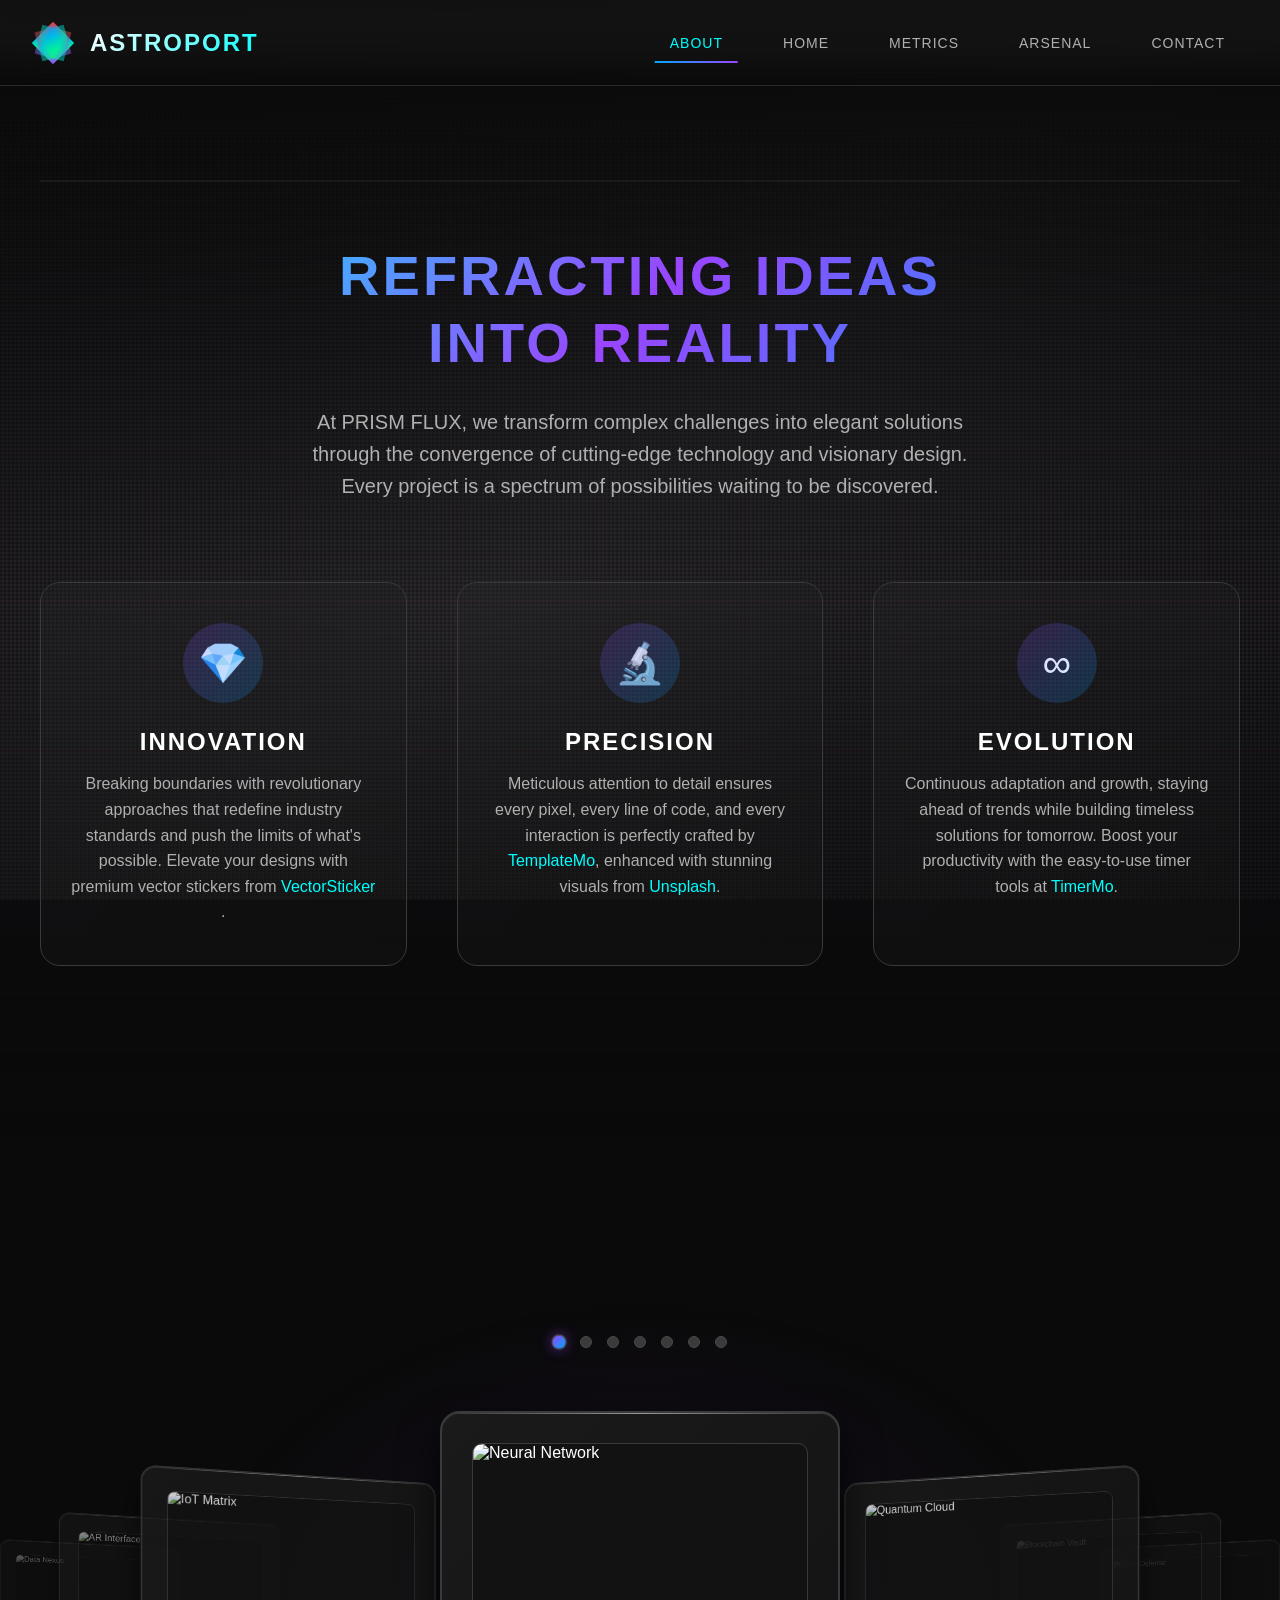
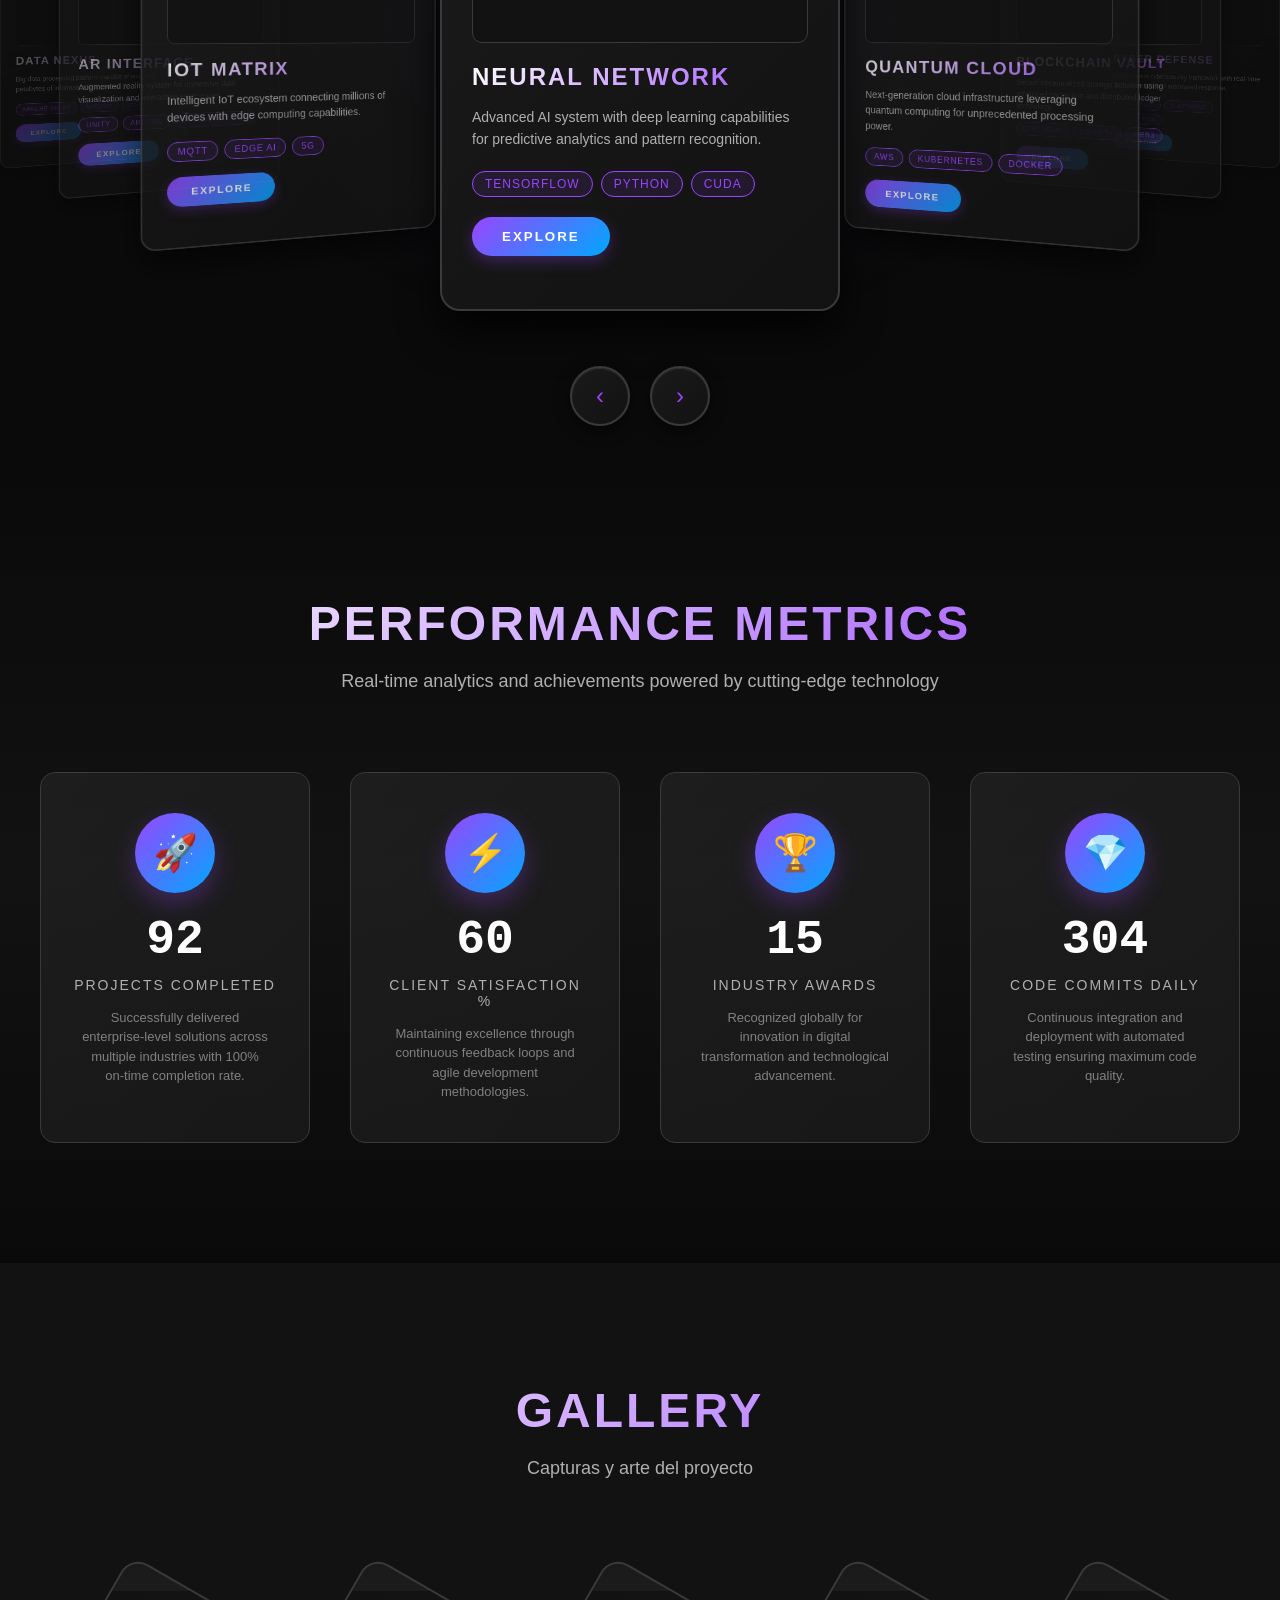
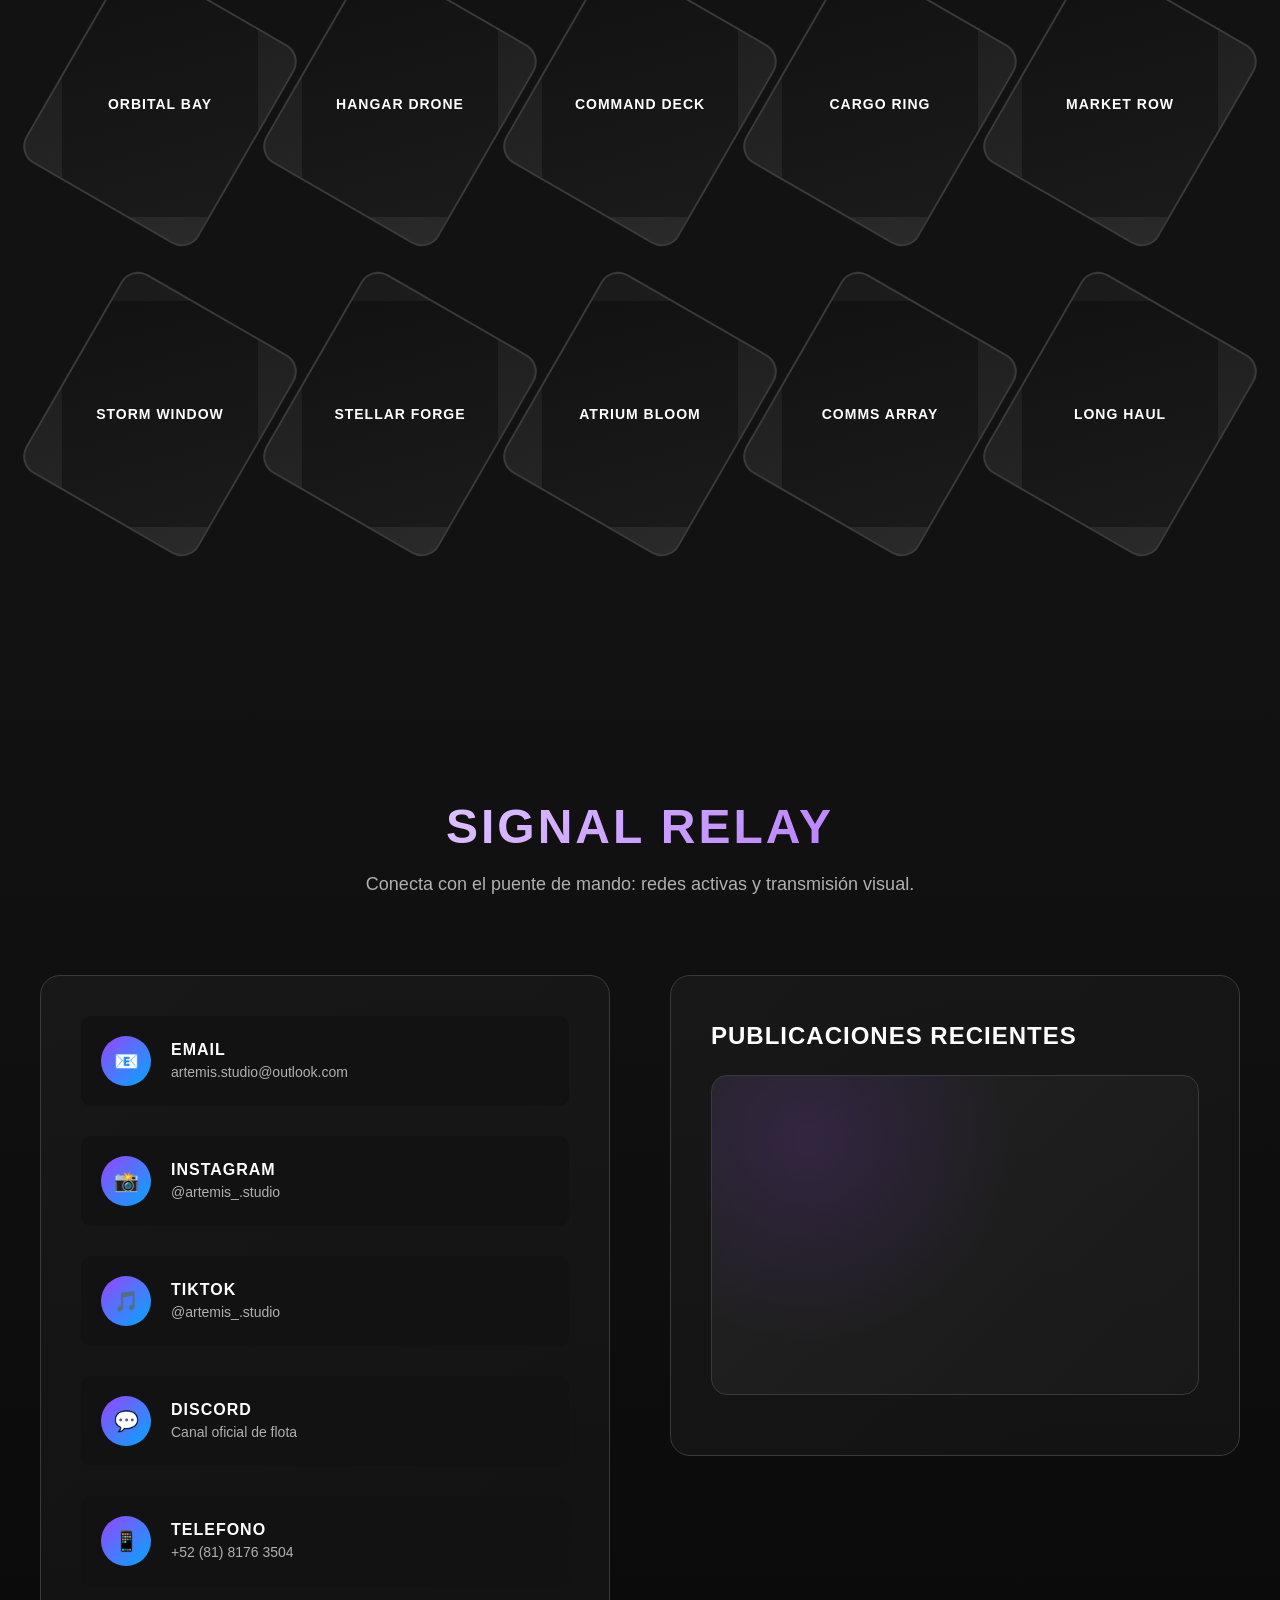
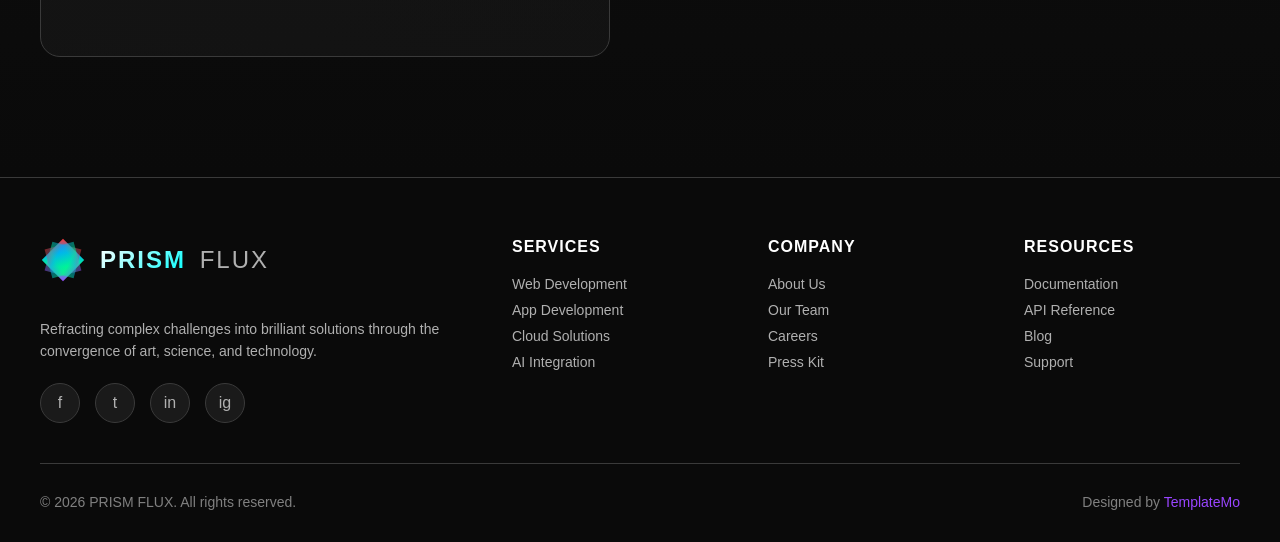
==== commit 65a52c54: "Edited layout + added social media + ig api + fixed carousel" ====
--- a/index.html
+++ b/index.html
@@ -1,11 +1,12 @@
 <!DOCTYPE html>
 <html lang="en">
+
 <head>
     <meta charset="UTF-8">
     <meta name="viewport" content="width=device-width, initial-scale=1.0">
     <title>PRISM FLUX - Digital Innovation Studio</title>
     <link rel="stylesheet" href="templatemo-prism-flux.css">
-<!-- 
+    <!-- 
 
 TemplateMo 600 Prism Flux
 
@@ -13,6 +14,7 @@
 
 -->
 </head>
+
 <body>
     <!-- Loading Screen -->
     <div class="loader" id="loader">
@@ -22,7 +24,8 @@
                 <div class="prism-face"></div>
                 <div class="prism-face"></div>
             </div>
-            <div style="color: var(--accent-purple); font-size: 18px; text-transform: uppercase; letter-spacing: 3px;">Refracting Reality...</div>
+            <div style="color: var(--accent-purple); font-size: 18px; text-transform: uppercase; letter-spacing: 3px;">
+                Arriving to AstroSS...</div>
         </div>
     </div>
 
@@ -36,19 +39,18 @@
                     </div>
                 </div>
                 <span class="logo-text">
-                    <span class="prism">PRISM</span>
-                    <span class="flux">FLUX</span>
+                    <span class="prism">AstroPort</span>
                 </span>
             </a>
-            
+
             <ul class="nav-menu" id="navMenu">
-                <li><a href="#home" class="nav-link active">Home</a></li>
-                <li><a href="#about" class="nav-link">About</a></li>
+                <li><a href="#about" class="nav-link active">About</a></li>
+                <li><a href="#home" class="nav-link">Home</a></li>
                 <li><a href="#stats" class="nav-link">Metrics</a></li>
                 <li><a href="#skills" class="nav-link">Arsenal</a></li>
                 <li><a href="#contact" class="nav-link">Contact</a></li>
             </ul>
-            
+
             <div class="menu-toggle" id="menuToggle">
                 <span></span>
                 <span></span>
@@ -56,6 +58,61 @@
             </div>
         </nav>
     </header>
+
+    <!-- NEW: Prism Philosophy Section (About) -->
+    <section class="philosophy-section" id="about">
+        <div class="philosophy-container">
+            <div class="prism-line"></div>
+
+            <h2 class="philosophy-headline">
+                Refracting Ideas<br>Into Reality
+            </h2>
+
+            <p class="philosophy-subheading">
+                At PRISM FLUX, we transform complex challenges into elegant solutions through the convergence of
+                cutting-edge technology and visionary design. Every project is a spectrum of possibilities
+                waiting to be discovered.
+            </p>
+
+            <div class="philosophy-pillars">
+                <div class="pillar">
+                    <div class="pillar-icon">💎</div>
+                    <h3 class="pillar-title">Innovation</h3>
+                    <p class="pillar-description">
+                        Breaking boundaries with revolutionary approaches that redefine industry standards and push the
+                        limits of what's possible. Elevate your designs with premium vector stickers from <a
+                            href="https://www.vectorsticker.com" rel="nofollow" target="_blank">VectorSticker</a>.
+                    </p>
+                </div>
+
+                <div class="pillar">
+                    <div class="pillar-icon">🔬</div>
+                    <h3 class="pillar-title">Precision</h3>
+                    <p class="pillar-description">
+                        Meticulous attention to detail ensures every pixel, every line of code, and every interaction is
+                        perfectly crafted by <a href="https://templatemo.com" rel="nofollow" target="_blank"
+                            style="color: var(--accent-cyan); text-decoration: none;">TemplateMo</a>, enhanced with
+                        stunning visuals from <a href="https://unsplash.com" rel="nofollow" target="_blank"
+                            style="color: var(--accent-cyan); text-decoration: none;">Unsplash</a>.
+                    </p>
+                </div>
+
+                <div class="pillar">
+                    <div class="pillar-icon">∞</div>
+                    <h3 class="pillar-title">Evolution</h3>
+                    <p class="pillar-description">
+                        Continuous adaptation and growth, staying ahead of trends while building timeless solutions for
+                        tomorrow. Boost your productivity with the easy-to-use timer tools at <a
+                            href="https://timermo.com" rel="nofollow" target="_blank">TimerMo</a>.
+                    </p>
+                </div>
+            </div>
+
+            <div class="philosophy-particles" id="particles">
+                <!-- Particles will be generated by JavaScript -->
+            </div>
+        </div>
+    </section>
 
     <!-- Hero Section with 3D Carousel -->
     <section class="hero" id="home">
@@ -63,61 +120,14 @@
             <div class="carousel" id="carousel">
                 <!-- Carousel items will be generated by JavaScript -->
             </div>
-            
+
             <div class="carousel-controls">
                 <button class="carousel-btn" id="prevBtn">‹</button>
                 <button class="carousel-btn" id="nextBtn">›</button>
             </div>
-            
+
             <div class="carousel-indicators" id="indicators">
                 <!-- Indicators will be generated by JavaScript -->
-            </div>
-        </div>
-    </section>
-
-    <!-- NEW: Prism Philosophy Section (About) -->
-    <section class="philosophy-section" id="about">
-        <div class="philosophy-container">
-            <div class="prism-line"></div>
-            
-            <h2 class="philosophy-headline">
-                Refracting Ideas<br>Into Reality
-            </h2>
-            
-            <p class="philosophy-subheading">
-                At PRISM FLUX, we transform complex challenges into elegant solutions through the convergence of 
-                cutting-edge technology and visionary design. Every project is a spectrum of possibilities 
-                waiting to be discovered.
-            </p>
-            
-            <div class="philosophy-pillars">
-                <div class="pillar">
-                    <div class="pillar-icon">💎</div>
-                    <h3 class="pillar-title">Innovation</h3>
-                    <p class="pillar-description">
-                        Breaking boundaries with revolutionary approaches that redefine industry standards and push the limits of what's possible. Elevate your designs with premium vector stickers from <a href="https://www.vectorsticker.com" rel="nofollow" target="_blank">VectorSticker</a>.
-                    </p>
-                </div>
-                
-                <div class="pillar">
-                    <div class="pillar-icon">🔬</div>
-                    <h3 class="pillar-title">Precision</h3>
-                    <p class="pillar-description">
-                        Meticulous attention to detail ensures every pixel, every line of code, and every interaction is perfectly crafted by <a href="https://templatemo.com" rel="nofollow" target="_blank" style="color: var(--accent-cyan); text-decoration: none;">TemplateMo</a>, enhanced with stunning visuals from <a href="https://unsplash.com" rel="nofollow" target="_blank" style="color: var(--accent-cyan); text-decoration: none;">Unsplash</a>.
-                    </p>
-                </div>
-                
-                <div class="pillar">
-                    <div class="pillar-icon">∞</div>
-                    <h3 class="pillar-title">Evolution</h3>
-                    <p class="pillar-description">
-                        Continuous adaptation and growth, staying ahead of trends while building timeless solutions for tomorrow. Boost your productivity with the easy-to-use timer tools at <a href="https://timermo.com" rel="nofollow" target="_blank">TimerMo</a>.
-                    </p>
-                </div>
-            </div>
-            
-            <div class="philosophy-particles" id="particles">
-                <!-- Particles will be generated by JavaScript -->
             </div>
         </div>
     </section>
@@ -128,125 +138,125 @@
             <h2 class="section-title">Performance Metrics</h2>
             <p class="section-subtitle">Real-time analytics and achievements powered by cutting-edge technology</p>
         </div>
-        
+
         <div class="stats-grid">
             <div class="stat-card">
                 <div class="stat-icon">🚀</div>
                 <div class="stat-number" data-target="150">0</div>
                 <div class="stat-label">Projects Completed</div>
-                <p class="stat-description">Successfully delivered enterprise-level solutions across multiple industries with 100% on-time completion rate.</p>
-            </div>
-            
+                <p class="stat-description">Successfully delivered enterprise-level solutions across multiple industries
+                    with 100% on-time completion rate.</p>
+            </div>
+
             <div class="stat-card">
                 <div class="stat-icon">⚡</div>
                 <div class="stat-number" data-target="99">0</div>
                 <div class="stat-label">Client Satisfaction %</div>
-                <p class="stat-description">Maintaining excellence through continuous feedback loops and agile development methodologies.</p>
-            </div>
-            
+                <p class="stat-description">Maintaining excellence through continuous feedback loops and agile
+                    development methodologies.</p>
+            </div>
+
             <div class="stat-card">
                 <div class="stat-icon">🏆</div>
                 <div class="stat-number" data-target="25">0</div>
                 <div class="stat-label">Industry Awards</div>
-                <p class="stat-description">Recognized globally for innovation in digital transformation and technological advancement.</p>
-            </div>
-            
+                <p class="stat-description">Recognized globally for innovation in digital transformation and
+                    technological advancement.</p>
+            </div>
+
             <div class="stat-card">
                 <div class="stat-icon">💎</div>
                 <div class="stat-number" data-target="500">0</div>
                 <div class="stat-label">Code Commits Daily</div>
-                <p class="stat-description">Continuous integration and deployment with automated testing ensuring maximum code quality.</p>
-            </div>
-        </div>
-    </section>
-
-    <!-- Enhanced Skills Section - Technical Arsenal -->
+                <p class="stat-description">Continuous integration and deployment with automated testing ensuring
+                    maximum code quality.</p>
+            </div>
+        </div>
+    </section>
+
+    <!-- Gallery Section -->
     <section class="skills-section" id="skills">
         <div class="skills-container">
             <div class="section-header">
-                <h2 class="section-title">Technical Arsenal</h2>
-                <p class="section-subtitle">Mastery of cutting-edge technologies and frameworks</p>
-            </div>
-            
-            <div class="skill-categories">
-                <div class="category-tab active" data-category="all">All Skills</div>
-                <div class="category-tab" data-category="frontend">Frontend</div>
-                <div class="category-tab" data-category="backend">Backend</div>
-                <div class="category-tab" data-category="cloud">Cloud & DevOps</div>
-                <div class="category-tab" data-category="emerging">Emerging Tech</div>
-            </div>
-
-            <div class="skills-hexagon-grid" id="skillsGrid">
-                <!-- Hexagonal skill items will be generated by JavaScript -->
-            </div>
-        </div>
-    </section>
+                <h2 class="section-title">Gallery</h2>
+                <p class="section-subtitle">Capturas y arte del proyecto</p>
+            </div>
+
+            <div class="skills-hexagon-grid" id="galleryGrid">
+                <!-- Hexagonal gallery items will be generated by JavaScript -->
+            </div>
+        </div>
+    </section>
+
+    <!-- Gallery Lightbox -->
+    <div class="gallery-modal" id="galleryModal">
+        <div class="gallery-modal-content">
+            <button class="modal-close" id="modalClose">×</button>
+            <img id="modalImage" alt="Vista ampliada">
+            <p class="modal-caption" id="modalCaption"></p>
+        </div>
+    </div>
 
     <!-- Contact Section -->
     <section class="contact-section" id="contact">
         <div class="section-header">
-            <h2 class="section-title">Initialize Connection</h2>
-            <p class="section-subtitle">Ready to transform your vision into reality? Let's connect.</p>
-        </div>
-        
+            <h2 class="section-title">Signal Relay</h2>
+            <p class="section-subtitle">Conecta con el puente de mando: redes activas y transmisión visual.</p>
+        </div>
+
         <div class="contact-container">
             <div class="contact-info">
-                <a href="https://maps.google.com/?q=Silicon+Valley+CA+94025" target="_blank" class="info-item">
-                    <div class="info-icon">📍</div>
-                    <div class="info-text">
-                        <h4>Location</h4>
-                        <p>Silicon Valley, CA 94025</p>
-                    </div>
-                </a>
-                
-                <a href="mailto:hello@prismflux.io" class="info-item">
+                <a href="mailto:artemis.studio@outlook.com" class="info-item">
                     <div class="info-icon">📧</div>
                     <div class="info-text">
                         <h4>Email</h4>
-                        <p>hello@prismflux.io</p>
-                    </div>
-                </a>
-                
-                <a href="tel:+15551234567" class="info-item">
+                        <p>artemis.studio@outlook.com</p>
+                    </div>
+                </a>
+
+                <a href="https://instagram.com/artemis_.studio" target="_blank" class="info-item">
+                    <div class="info-icon">📸</div>
+                    <div class="info-text">
+                        <h4>Instagram</h4>
+                        <p>@artemis_.studio</p>
+                    </div>
+                </a>
+
+                <a href="https://www.tiktok.com/@artemis_.studio" target="_blank" class="info-item">
+                    <div class="info-icon">🎵</div>
+                    <div class="info-text">
+                        <h4>TikTok</h4>
+                        <p>@artemis_.studio</p>
+                    </div>
+                </a>
+
+                <a href="https://discord.gg" target="_blank" class="info-item">
+                    <div class="info-icon">💬</div>
+                    <div class="info-text">
+                        <h4>Discord</h4>
+                        <p>Canal oficial de flota</p>
+                    </div>
+                </a>
+
+                                <a href="https://discord.gg" target="_blank" class="info-item">
                     <div class="info-icon">📱</div>
                     <div class="info-text">
-                        <h4>Phone</h4>
-                        <p>+1 (555) 123-4567</p>
-                    </div>
-                </a>
-                
-                <a href="https://calendly.com" target="_blank" class="info-item">
-                    <div class="info-icon">📅</div>
-                    <div class="info-text">
-                        <h4>Schedule Meeting</h4>
-                        <p>Book a consultation</p>
-                    </div>
-                </a>
-            </div>
-            
-            <form class="contact-form" id="contactForm">
-                <div class="form-group">
-                    <label for="name">Name</label>
-                    <input type="text" id="name" name="name" required>
-                </div>
-                
-                <div class="form-group">
-                    <label for="email">Email</label>
-                    <input type="email" id="email" name="email" required>
-                </div>
-                
-                <div class="form-group">
-                    <label for="subject">Subject</label>
-                    <input type="text" id="subject" name="subject" required>
-                </div>
-                
-                <div class="form-group">
-                    <label for="message">Message</label>
-                    <textarea id="message" name="message" required></textarea>
-                </div>
-                
-                <button type="submit" class="submit-btn">Transmit Message</button>
-            </form>
+                        <h4>Telefono</h4>
+                        <p>+52 (81) 8176 3504</p>
+                    </div>
+                </a>
+            </div>
+
+            <div class="contact-feed">
+                <div class="feed-header">
+                    <h3 class="feed-title">Publicaciones recientes</h3>
+                </div>
+                <div class="insta-embed">
+                    <!-- Elfsight Instagram Feed | Untitled Instagram Feed -->
+                    <script src="https://elfsightcdn.com/platform.js" async></script>
+                    <div class="elfsight-app-861123b6-6d5a-4f79-95aa-cf44a99db3d1" data-elfsight-app-lazy></div>
+                </div>
+            </div>
         </div>
     </section>
 
@@ -266,7 +276,8 @@
                     </span>
                 </div>
                 <p class="footer-description">
-                    Refracting complex challenges into brilliant solutions through the convergence of art, science, and technology.
+                    Refracting complex challenges into brilliant solutions through the convergence of art, science, and
+                    technology.
                 </p>
                 <div class="footer-social">
                     <a href="#" class="social-icon">f</a>
@@ -275,7 +286,7 @@
                     <a href="#" class="social-icon">ig</a>
                 </div>
             </div>
-            
+
             <div class="footer-section">
                 <h4>Services</h4>
                 <div class="footer-links">
@@ -285,7 +296,7 @@
                     <a href="#">AI Integration</a>
                 </div>
             </div>
-            
+
             <div class="footer-section">
                 <h4>Company</h4>
                 <div class="footer-links">
@@ -295,7 +306,7 @@
                     <a href="#">Press Kit</a>
                 </div>
             </div>
-            
+
             <div class="footer-section">
                 <h4>Resources</h4>
                 <div class="footer-links">
@@ -306,7 +317,7 @@
                 </div>
             </div>
         </div>
-        
+
         <div class="footer-bottom">
             <div class="copyright">
                 © 2026 PRISM FLUX. All rights reserved.
@@ -316,6 +327,7 @@
             </div>
         </div>
     </footer>
-<script src="templatemo-prism-scripts.js"></script>
+    <script src="templatemo-prism-scripts.js"></script>
 </body>
+
 </html>
--- a/templatemo-prism-flux.css
+++ b/templatemo-prism-flux.css
@@ -368,7 +368,8 @@
 	align-items: center;
 	justify-content: center;
 	position: relative;
-	padding: 120px 20px 80px;
+	padding: 140px 20px 120px;
+	z-index: 2;
 	background: radial-gradient(ellipse at center,
 			rgba(153, 69, 255, 0.1) 0%,
 			transparent 50%);
@@ -381,6 +382,7 @@
 	perspective: 1200px;
 	position: relative;
 	padding-top: 60px;
+	margin: 0 auto;
 }
 
 .carousel {
@@ -595,13 +597,15 @@
 
 /* NEW: Prism Philosophy Section */
 .philosophy-section {
-	padding: 120px 30px;
+	padding: 140px 30px;
+	margin-top: 40px;
 	background: linear-gradient(180deg,
 			var(--primary-black) 0%,
 			rgba(153, 69, 255, 0.02) 50%,
 			var(--primary-black) 100%);
 	position: relative;
 	overflow: hidden;
+	z-index: 1;
 }
 
 .philosophy-container {
@@ -1032,112 +1036,110 @@
 	box-shadow: 0 0 30px rgba(153, 69, 255, 0.5);
 }
 
-.hexagon-content {
-	position: absolute;
-	width: 100%;
-	height: 100%;
+.hexagon-media {
+	position: absolute;
+	width: 130%;
+	height: 130%;
+	top: -15%;
+	left: -15%;
+	object-fit: cover;
+	transform: rotate(-30deg) scale(1.1);
+	filter: grayscale(15%) brightness(0.75);
+	transition: all 0.5s ease;
+}
+
+.hexagon-overlay {
+	position: absolute;
 	top: 0;
 	left: 0;
+	width: 100%;
+	height: 100%;
 	transform: rotate(-30deg);
-	display: flex;
-	flex-direction: column;
+	background: rgba(0, 0, 0, 0.35);
+	display: flex;
 	align-items: center;
 	justify-content: center;
-	padding: 20px;
-}
-
-.skill-icon-hex {
-	font-size: 48px;
-	margin-bottom: 15px;
-	color: var(--accent-purple);
-	animation: float 3s ease-in-out infinite;
-}
-
-@keyframes float {
-
-	0%,
-	100% {
-		transform: translateY(0);
-	}
-
-	50% {
-		transform: translateY(-10px);
-	}
-}
-
-.skill-name-hex {
-	font-size: 16px;
-	font-weight: 700;
+	padding: 16px;
+	text-align: center;
+	color: var(--text-primary);
 	text-transform: uppercase;
 	letter-spacing: 1px;
+	font-weight: 800;
+	font-size: 14px;
+	line-height: 1.2;
+	transition: background 0.3s ease;
+}
+
+.skill-hexagon:hover .hexagon-media {
+	filter: grayscale(0%) brightness(0.95);
+	transform: rotate(-30deg) scale(1.1);
+}
+
+.skill-hexagon:hover .hexagon-overlay {
+	background: rgba(0, 0, 0, 0.55);
+}
+
+.gallery-modal {
+	position: fixed;
+	inset: 0;
+	background: rgba(0, 0, 0, 0.8);
+	display: flex;
+	align-items: center;
+	justify-content: center;
+	z-index: 2000;
+	opacity: 0;
+	visibility: hidden;
+	transition: opacity 0.3s ease, visibility 0.3s ease;
+}
+
+.gallery-modal.open {
+	opacity: 1;
+	visibility: visible;
+}
+
+.gallery-modal-content {
+	position: relative;
+	max-width: 900px;
+	width: 90%;
+	background: var(--carbon-dark);
+	border: 1px solid var(--metal-dark);
+	border-radius: 14px;
+	padding: 20px;
+	box-shadow: 0 30px 60px rgba(0, 0, 0, 0.6);
+}
+
+.gallery-modal-content img {
+	width: 100%;
+	height: auto;
+	border-radius: 10px;
+	object-fit: cover;
+}
+
+.modal-caption {
+	margin-top: 12px;
+	color: var(--text-secondary);
+	font-size: 14px;
+	letter-spacing: 0.5px;
+}
+
+.modal-close {
+	position: absolute;
+	top: 10px;
+	right: 10px;
+	background: none;
+	border: 1px solid var(--metal-dark);
+	border-radius: 50%;
 	color: var(--text-primary);
-	margin-bottom: 10px;
-	text-align: center;
-}
-
-.skill-level {
-	width: 100%;
-	height: 4px;
-	background: var(--carbon-dark);
-	border-radius: 2px;
-	overflow: hidden;
-	position: relative;
-}
-
-.skill-level-fill {
-	height: 100%;
-	background: linear-gradient(90deg, var(--accent-blue), var(--accent-purple));
-	border-radius: 2px;
-	position: relative;
-	animation: fillLevel 2s ease-out;
-}
-
-@keyframes fillLevel {
-	0% {
-		width: 0;
-	}
-}
-
-.skill-percentage-hex {
-	font-size: 14px;
-	color: var(--text-secondary);
-	margin-top: 8px;
-	font-weight: 600;
-}
-
-/* Skill Categories Tabs */
-.skill-categories {
-	display: flex;
-	justify-content: center;
-	gap: 20px;
-	margin-bottom: 40px;
-	flex-wrap: wrap;
-}
-
-.category-tab {
-	padding: 12px 30px;
-	background: var(--carbon-medium);
-	border: 1px solid var(--metal-dark);
-	border-radius: 30px;
-	color: var(--text-secondary);
+	width: 36px;
+	height: 36px;
+	font-size: 20px;
 	cursor: pointer;
-	transition: all 0.3s ease;
-	text-transform: uppercase;
-	font-size: 14px;
-	letter-spacing: 1px;
-}
-
-.category-tab:hover {
-	background: rgba(153, 69, 255, 0.1);
-	border-color: var(--accent-purple);
-	color: var(--text-primary);
-}
-
-.category-tab.active {
+	transition: all 0.2s ease;
+}
+
+.modal-close:hover {
 	background: linear-gradient(135deg, var(--accent-purple), var(--accent-blue));
 	border-color: var(--accent-purple);
-	color: var(--text-primary);
-	box-shadow: 0 5px 20px rgba(153, 69, 255, 0.3);
 }
 
 /* Contact Section */
@@ -1263,6 +1265,122 @@
 
 .info-item[target="_blank"]:hover .info-text p::after {
 	opacity: 1;
+}
+
+.contact-feed {
+	padding: 40px;
+	background: linear-gradient(135deg,
+			rgba(42, 42, 42, 0.3),
+			rgba(26, 26, 26, 0.5));
+	border: 1px solid var(--metal-dark);
+	border-radius: 20px;
+}
+
+.feed-header {
+	margin-bottom: 25px;
+}
+
+.feed-badge {
+	display: inline-block;
+	padding: 8px 14px;
+	border: 1px solid var(--accent-purple);
+	border-radius: 999px;
+	color: var(--accent-purple);
+	font-size: 12px;
+	letter-spacing: 1px;
+	text-transform: uppercase;
+	margin-bottom: 12px;
+	background: rgba(153, 69, 255, 0.08);
+}
+
+.feed-title {
+	font-size: 24px;
+	margin: 6px 0 10px;
+	text-transform: uppercase;
+	letter-spacing: 1px;
+}
+
+.feed-subtitle {
+	color: var(--text-secondary);
+	line-height: 1.5;
+	font-size: 14px;
+}
+
+.insta-embed {
+	margin: 20px 0;
+	background: radial-gradient(circle at 20% 20%, rgba(153, 69, 255, 0.15), transparent 45%),
+		linear-gradient(135deg, rgba(42, 42, 42, 0.6), rgba(26, 26, 26, 0.8));
+	border: 1px solid var(--metal-dark);
+	border-radius: 16px;
+	min-height: 320px;
+	display: flex;
+	align-items: center;
+	justify-content: center;
+	position: relative;
+	overflow: hidden;
+}
+
+.embed-placeholder {
+	text-align: center;
+	color: var(--text-secondary);
+	max-width: 420px;
+	padding: 20px;
+	border: 1px dashed rgba(153, 69, 255, 0.35);
+	border-radius: 12px;
+	background: rgba(0, 0, 0, 0.25);
+}
+
+.placeholder-icon {
+	font-size: 32px;
+	margin-bottom: 10px;
+}
+
+.placeholder-hint {
+	display: block;
+	margin-top: 8px;
+	color: var(--text-dim);
+	font-size: 12px;
+}
+
+.feed-actions {
+	display: flex;
+	gap: 14px;
+	flex-wrap: wrap;
+	margin-top: 10px;
+}
+
+.cta-primary,
+.cta-ghost {
+	padding: 12px 20px;
+	border-radius: 10px;
+	text-decoration: none;
+	font-weight: 700;
+	letter-spacing: 1px;
+	text-transform: uppercase;
+	font-size: 13px;
+	transition: all 0.3s ease;
+}
+
+.cta-primary {
+	background: linear-gradient(135deg, var(--accent-purple), var(--accent-blue));
+	color: var(--text-primary);
+	box-shadow: 0 5px 15px rgba(153, 69, 255, 0.3);
+}
+
+.cta-primary:hover {
+	transform: translateY(-2px);
+	box-shadow: 0 8px 20px rgba(153, 69, 255, 0.45);
+}
+
+.cta-ghost {
+	border: 1px solid var(--metal-dark);
+	color: var(--text-secondary);
+	background: var(--carbon-dark);
+}
+
+.cta-ghost:hover {
+	color: var(--accent-cyan);
+	border-color: var(--accent-purple);
 }
 
 .contact-form {
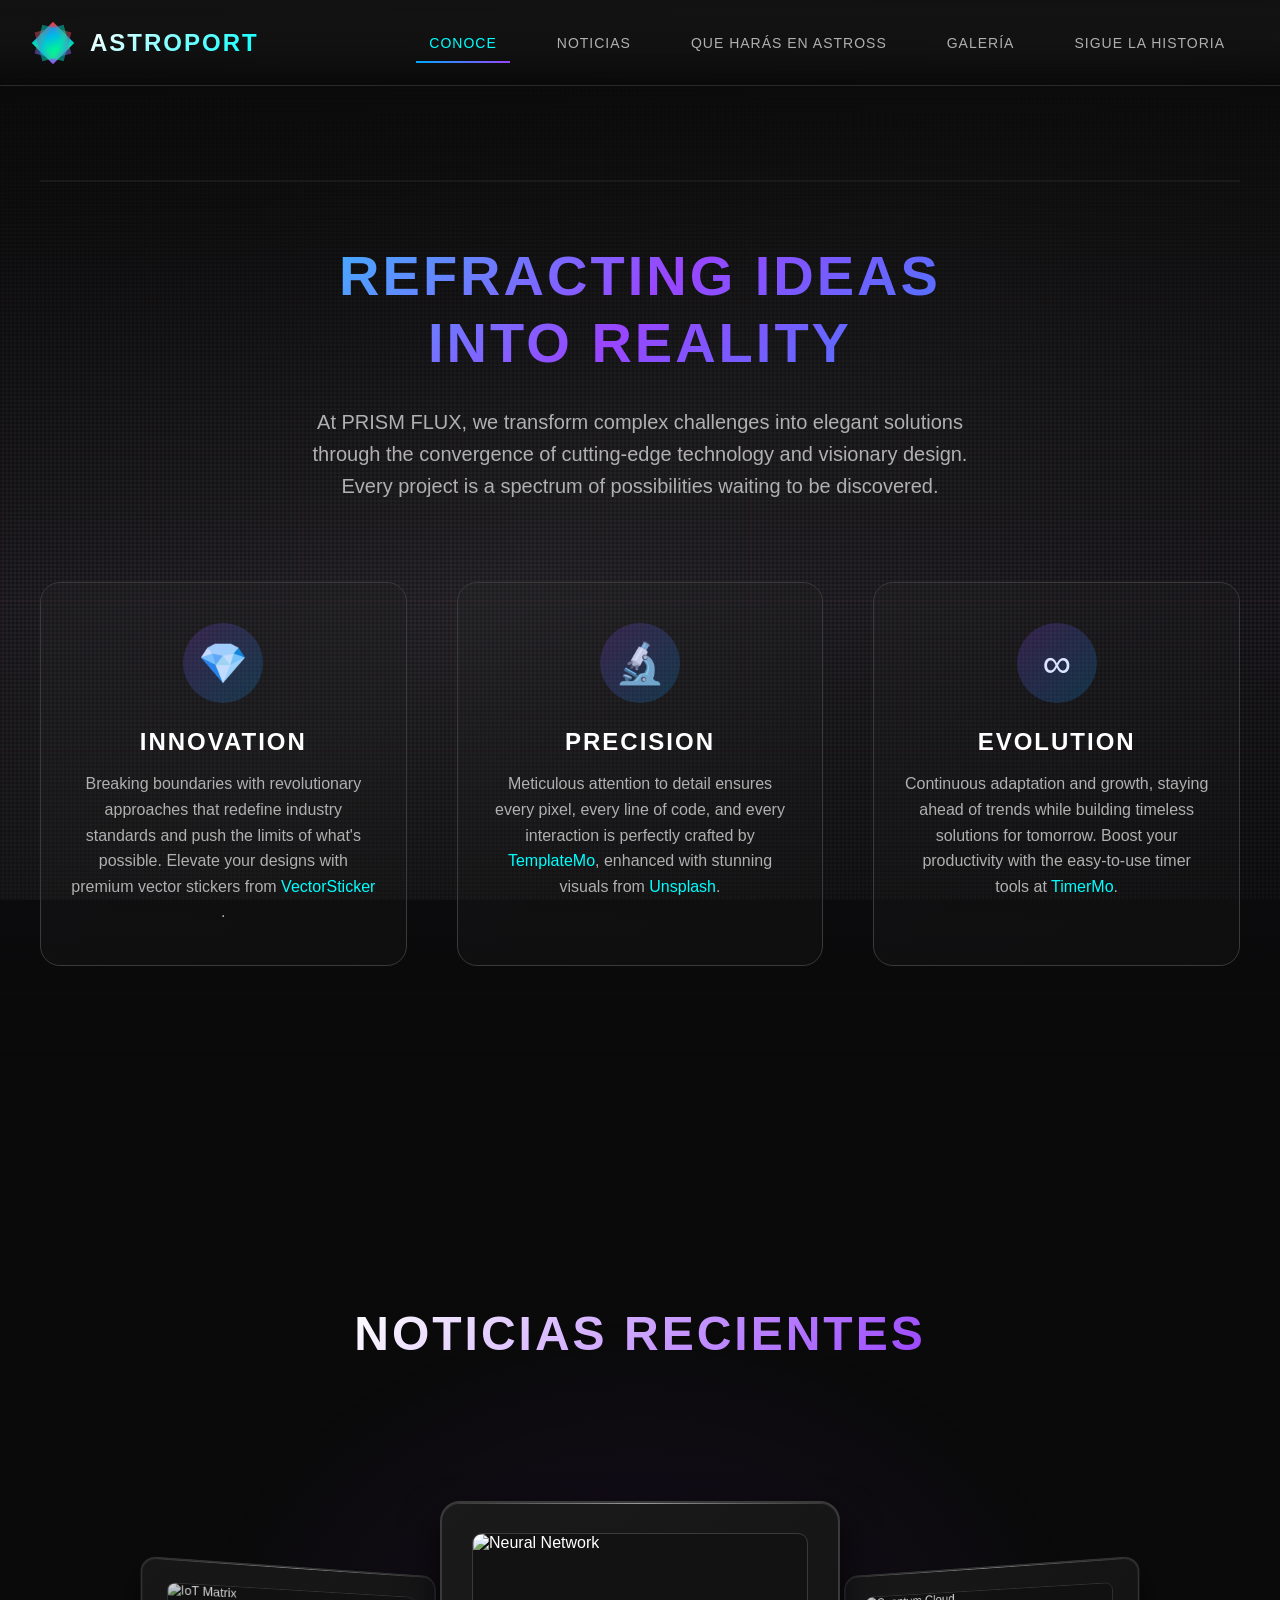
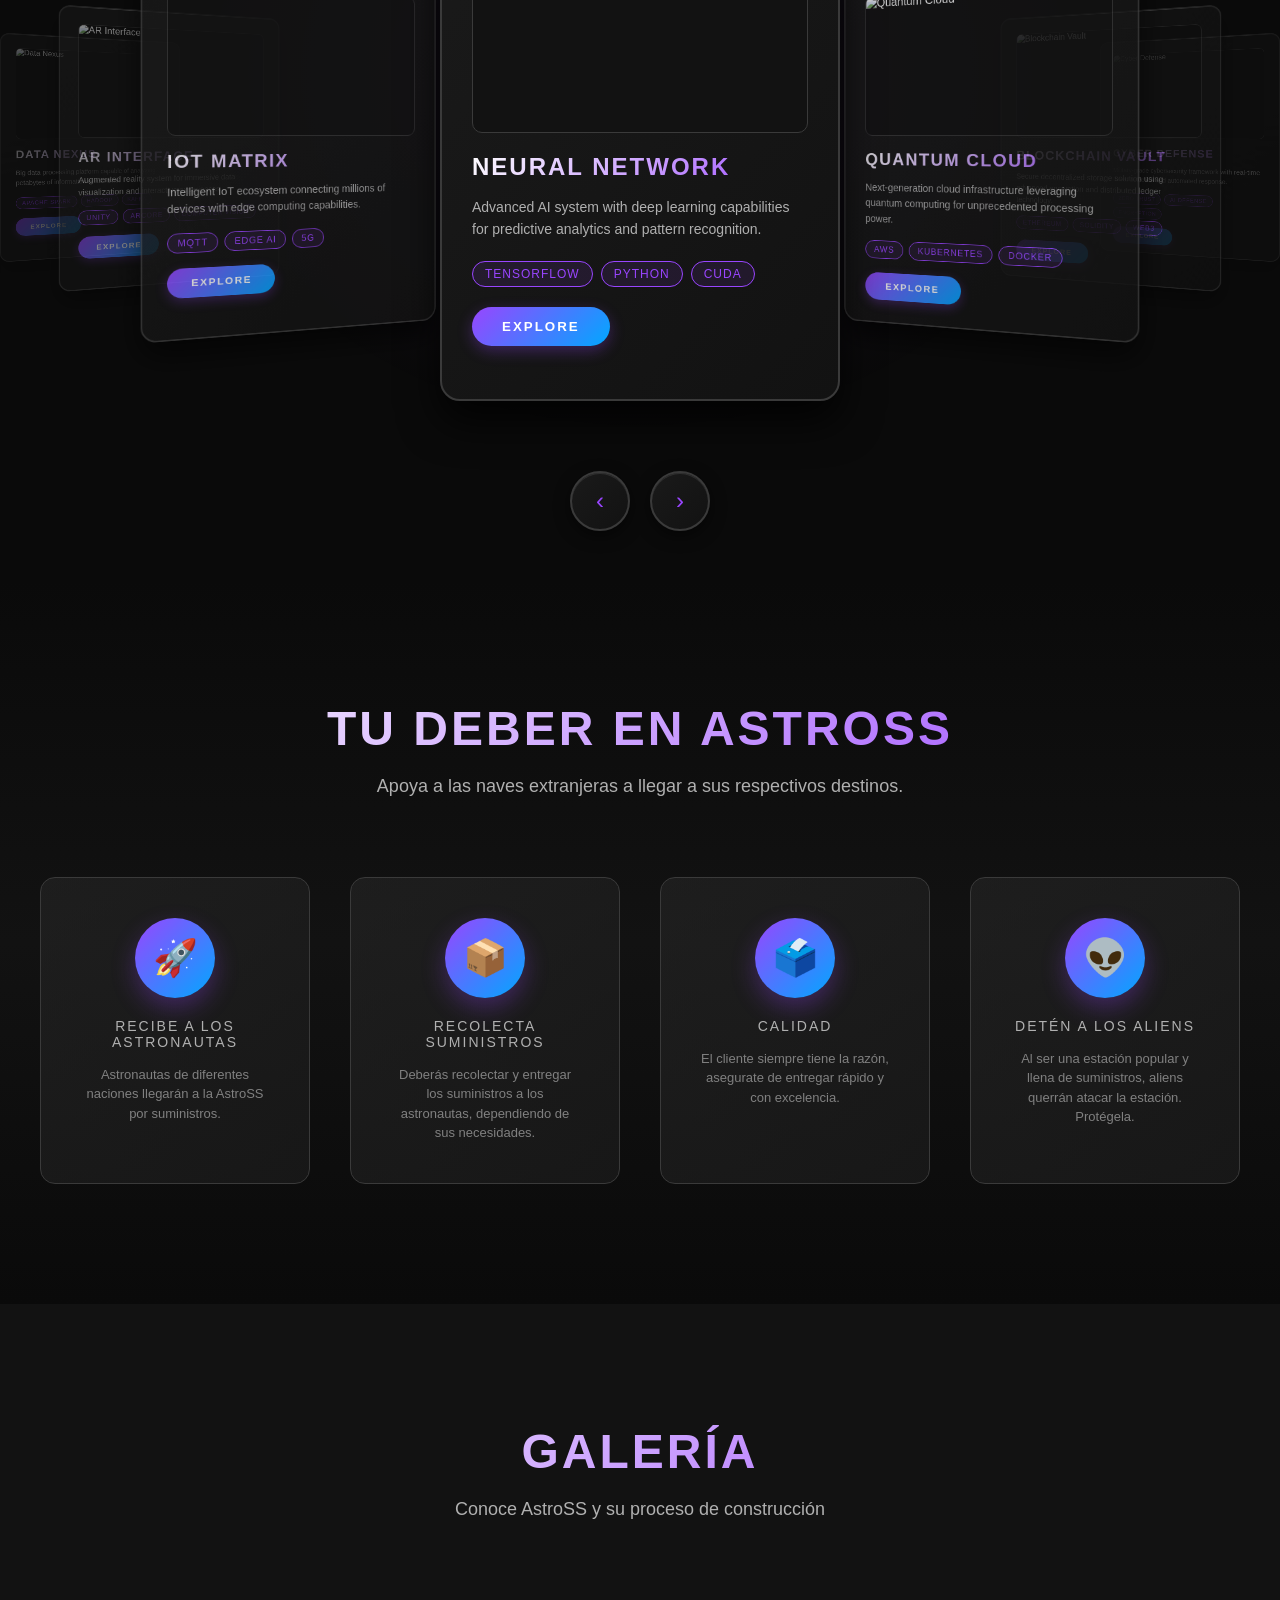
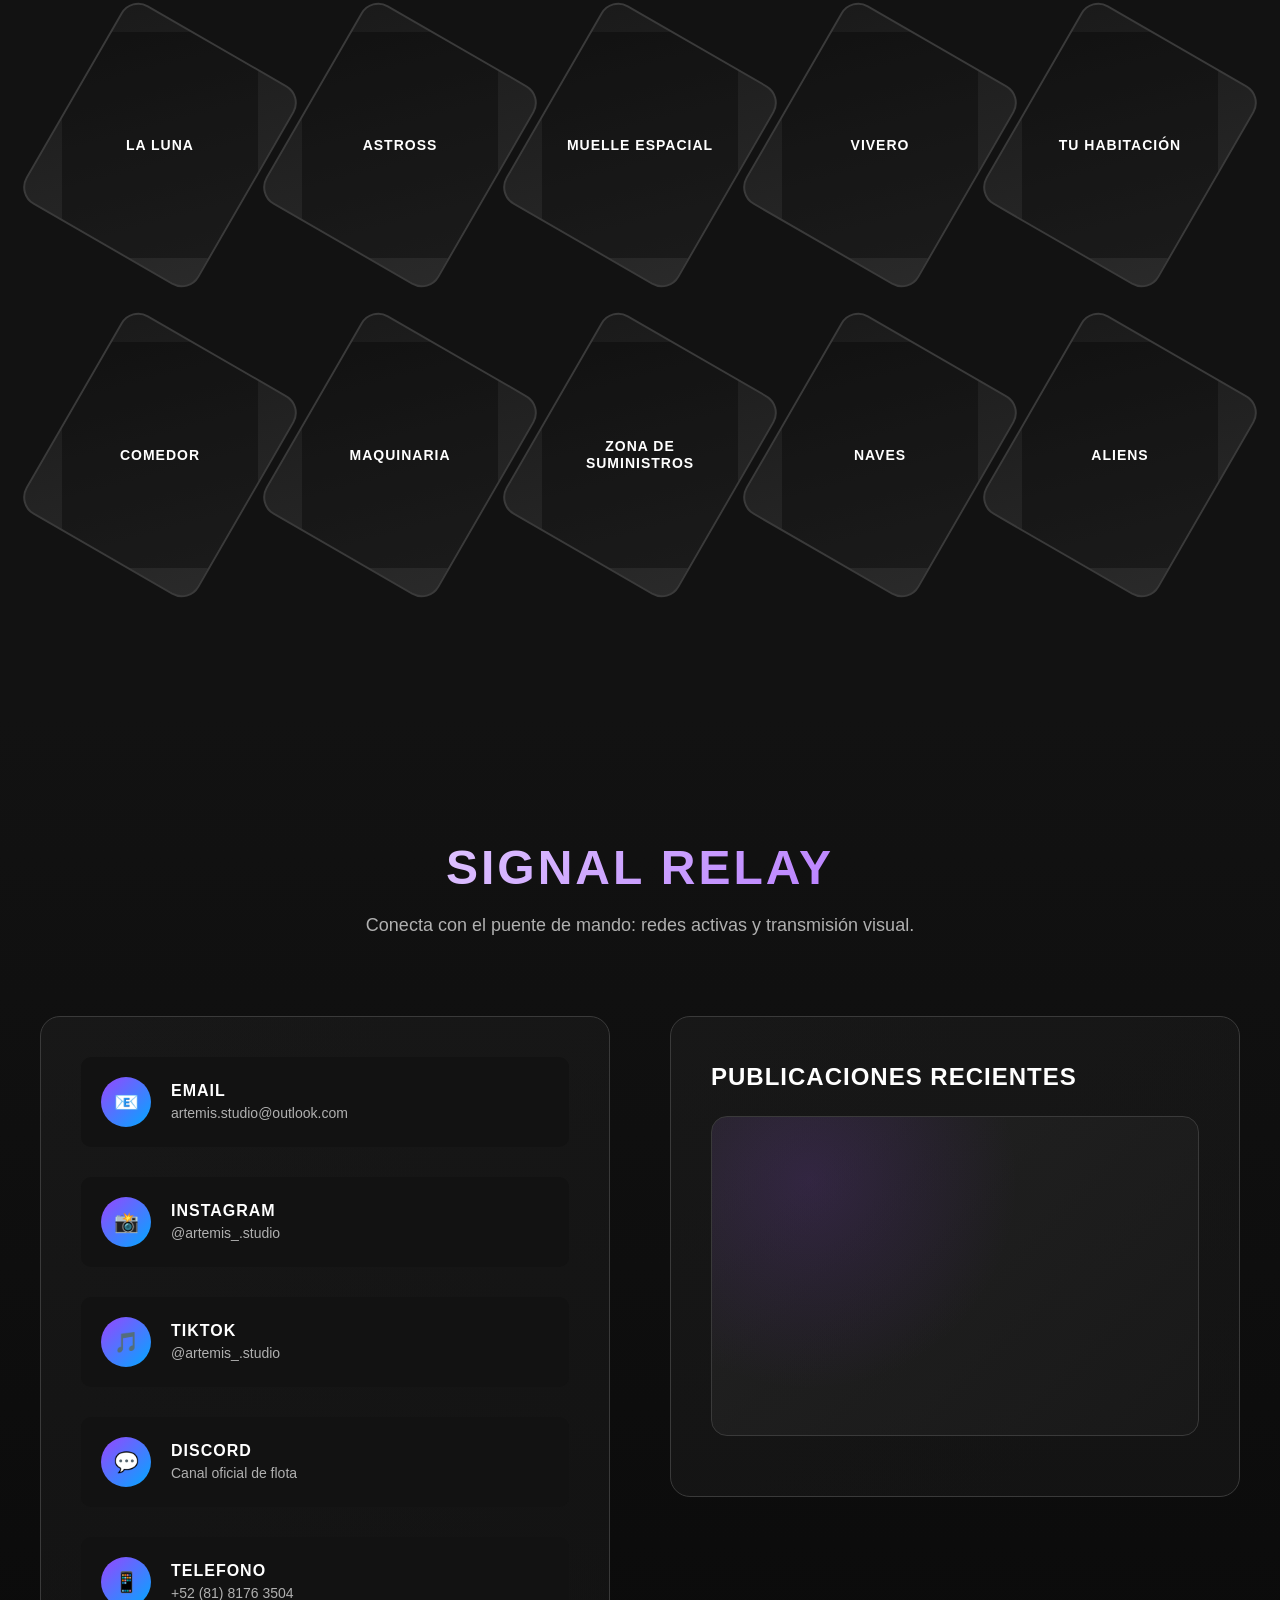
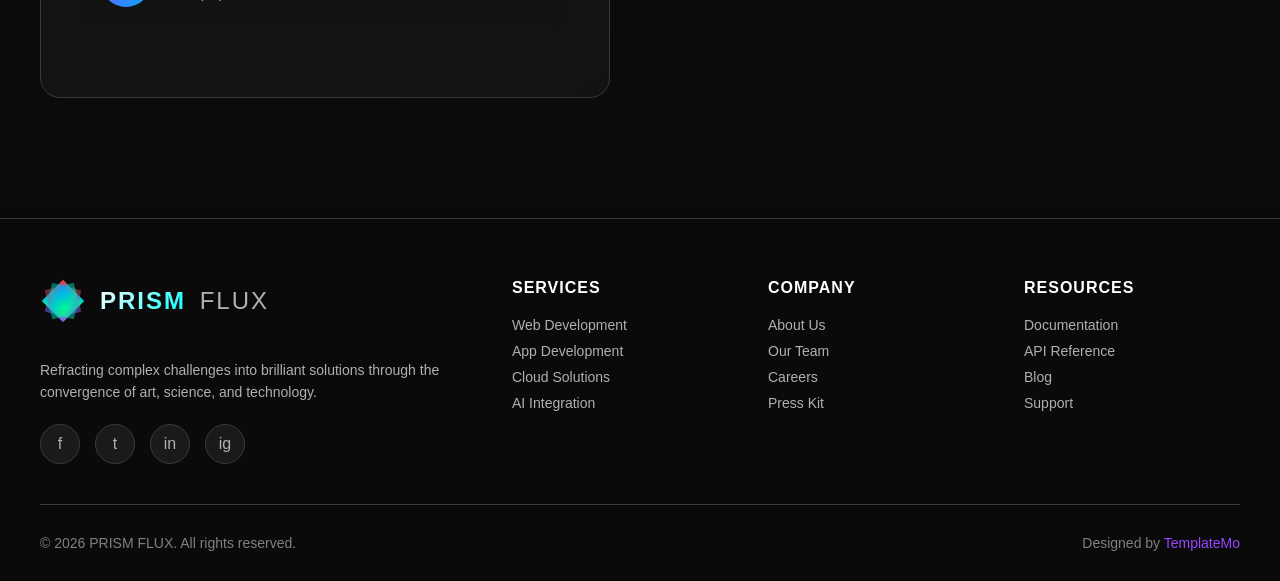
==== commit 07938597: "edited" ====
--- a/index.html
+++ b/index.html
@@ -44,11 +44,11 @@
             </a>
 
             <ul class="nav-menu" id="navMenu">
-                <li><a href="#about" class="nav-link active">About</a></li>
-                <li><a href="#home" class="nav-link">Home</a></li>
-                <li><a href="#stats" class="nav-link">Metrics</a></li>
-                <li><a href="#skills" class="nav-link">Arsenal</a></li>
-                <li><a href="#contact" class="nav-link">Contact</a></li>
+                <li><a href="#about" class="nav-link active">Conoce</a></li>
+                <li><a href="#home" class="nav-link">Noticias</a></li>
+                <li><a href="#stats" class="nav-link">Que harás en AstroSS</a></li>
+                <li><a href="#skills" class="nav-link">Galería</a></li>
+                <li><a href="#contact" class="nav-link">Sigue la historia</a></li>
             </ul>
 
             <div class="menu-toggle" id="menuToggle">
@@ -116,6 +116,9 @@
 
     <!-- Hero Section with 3D Carousel -->
     <section class="hero" id="home">
+        <div class="section-header hero-header">
+            <h2 class="section-title">Noticias Recientes</h2>
+        </div>
         <div class="carousel-container">
             <div class="carousel" id="carousel">
                 <!-- Carousel items will be generated by JavaScript -->
@@ -135,41 +138,33 @@
     <!-- Stats Section with Content -->
     <section class="stats-section" id="stats">
         <div class="section-header">
-            <h2 class="section-title">Performance Metrics</h2>
-            <p class="section-subtitle">Real-time analytics and achievements powered by cutting-edge technology</p>
+            <h2 class="section-title">TU DEBER EN ASTROSS</h2>
+            <p class="section-subtitle">Apoya a las naves extranjeras a llegar a sus respectivos destinos.</p>
         </div>
 
         <div class="stats-grid">
             <div class="stat-card">
                 <div class="stat-icon">🚀</div>
-                <div class="stat-number" data-target="150">0</div>
-                <div class="stat-label">Projects Completed</div>
-                <p class="stat-description">Successfully delivered enterprise-level solutions across multiple industries
-                    with 100% on-time completion rate.</p>
+                <div class="stat-label">Recibe a los Astronautas</div>
+                <p class="stat-description">Astronautas de diferentes naciones llegarán a la AstroSS por suministros.</p>
             </div>
 
             <div class="stat-card">
-                <div class="stat-icon">⚡</div>
-                <div class="stat-number" data-target="99">0</div>
-                <div class="stat-label">Client Satisfaction %</div>
-                <p class="stat-description">Maintaining excellence through continuous feedback loops and agile
-                    development methodologies.</p>
+                <div class="stat-icon">📦</div>
+                <div class="stat-label">Recolecta Suministros</div>
+                <p class="stat-description">Deberás recolectar y entregar los suministros a los astronautas, dependiendo de sus necesidades.</p>
             </div>
 
             <div class="stat-card">
-                <div class="stat-icon">🏆</div>
-                <div class="stat-number" data-target="25">0</div>
-                <div class="stat-label">Industry Awards</div>
-                <p class="stat-description">Recognized globally for innovation in digital transformation and
-                    technological advancement.</p>
+                <div class="stat-icon">🗳️</div>
+                <div class="stat-label">Calidad</div>
+                <p class="stat-description">El cliente siempre tiene la razón, asegurate de entregar rápido y con excelencia.</p>
             </div>
 
             <div class="stat-card">
-                <div class="stat-icon">💎</div>
-                <div class="stat-number" data-target="500">0</div>
-                <div class="stat-label">Code Commits Daily</div>
-                <p class="stat-description">Continuous integration and deployment with automated testing ensuring
-                    maximum code quality.</p>
+                <div class="stat-icon">👽</div>
+                <div class="stat-label">Detén a los Aliens</div>
+                <p class="stat-description">Al ser una estación popular y llena de suministros, aliens querrán atacar la estación. Protégela.</p>
             </div>
         </div>
     </section>
@@ -178,8 +173,8 @@
     <section class="skills-section" id="skills">
         <div class="skills-container">
             <div class="section-header">
-                <h2 class="section-title">Gallery</h2>
-                <p class="section-subtitle">Capturas y arte del proyecto</p>
+                <h2 class="section-title">Galería</h2>
+                <p class="section-subtitle">Conoce AstroSS y su proceso de construcción</p>
             </div>
 
             <div class="skills-hexagon-grid" id="galleryGrid">
--- a/templatemo-prism-flux.css
+++ b/templatemo-prism-flux.css
@@ -365,8 +365,10 @@
 .hero {
 	min-height: 100vh;
 	display: flex;
+	flex-direction: column;
 	align-items: center;
 	justify-content: center;
+	gap: 30px;
 	position: relative;
 	padding: 140px 20px 120px;
 	z-index: 2;
@@ -381,7 +383,7 @@
 	height: 650px;
 	perspective: 1200px;
 	position: relative;
-	padding-top: 60px;
+	padding-top:30px;
 	margin: 0 auto;
 }
 
@@ -570,13 +572,7 @@
 }
 
 .carousel-indicators {
-	position: absolute;
-	top: 30px;
-	left: 50%;
-	transform: translateX(-50%);
-	display: flex;
-	gap: 15px;
-	z-index: 100;
+	display: none;
 }
 
 .indicator {
@@ -979,6 +975,11 @@
 	margin-bottom: 80px;
 }
 
+/* Tighter spacing for hero headline above carousel */
+.hero-header {
+	margin-bottom: 0px;
+}
+
 .section-title {
 	font-size: 48px;
 	font-weight: 900;
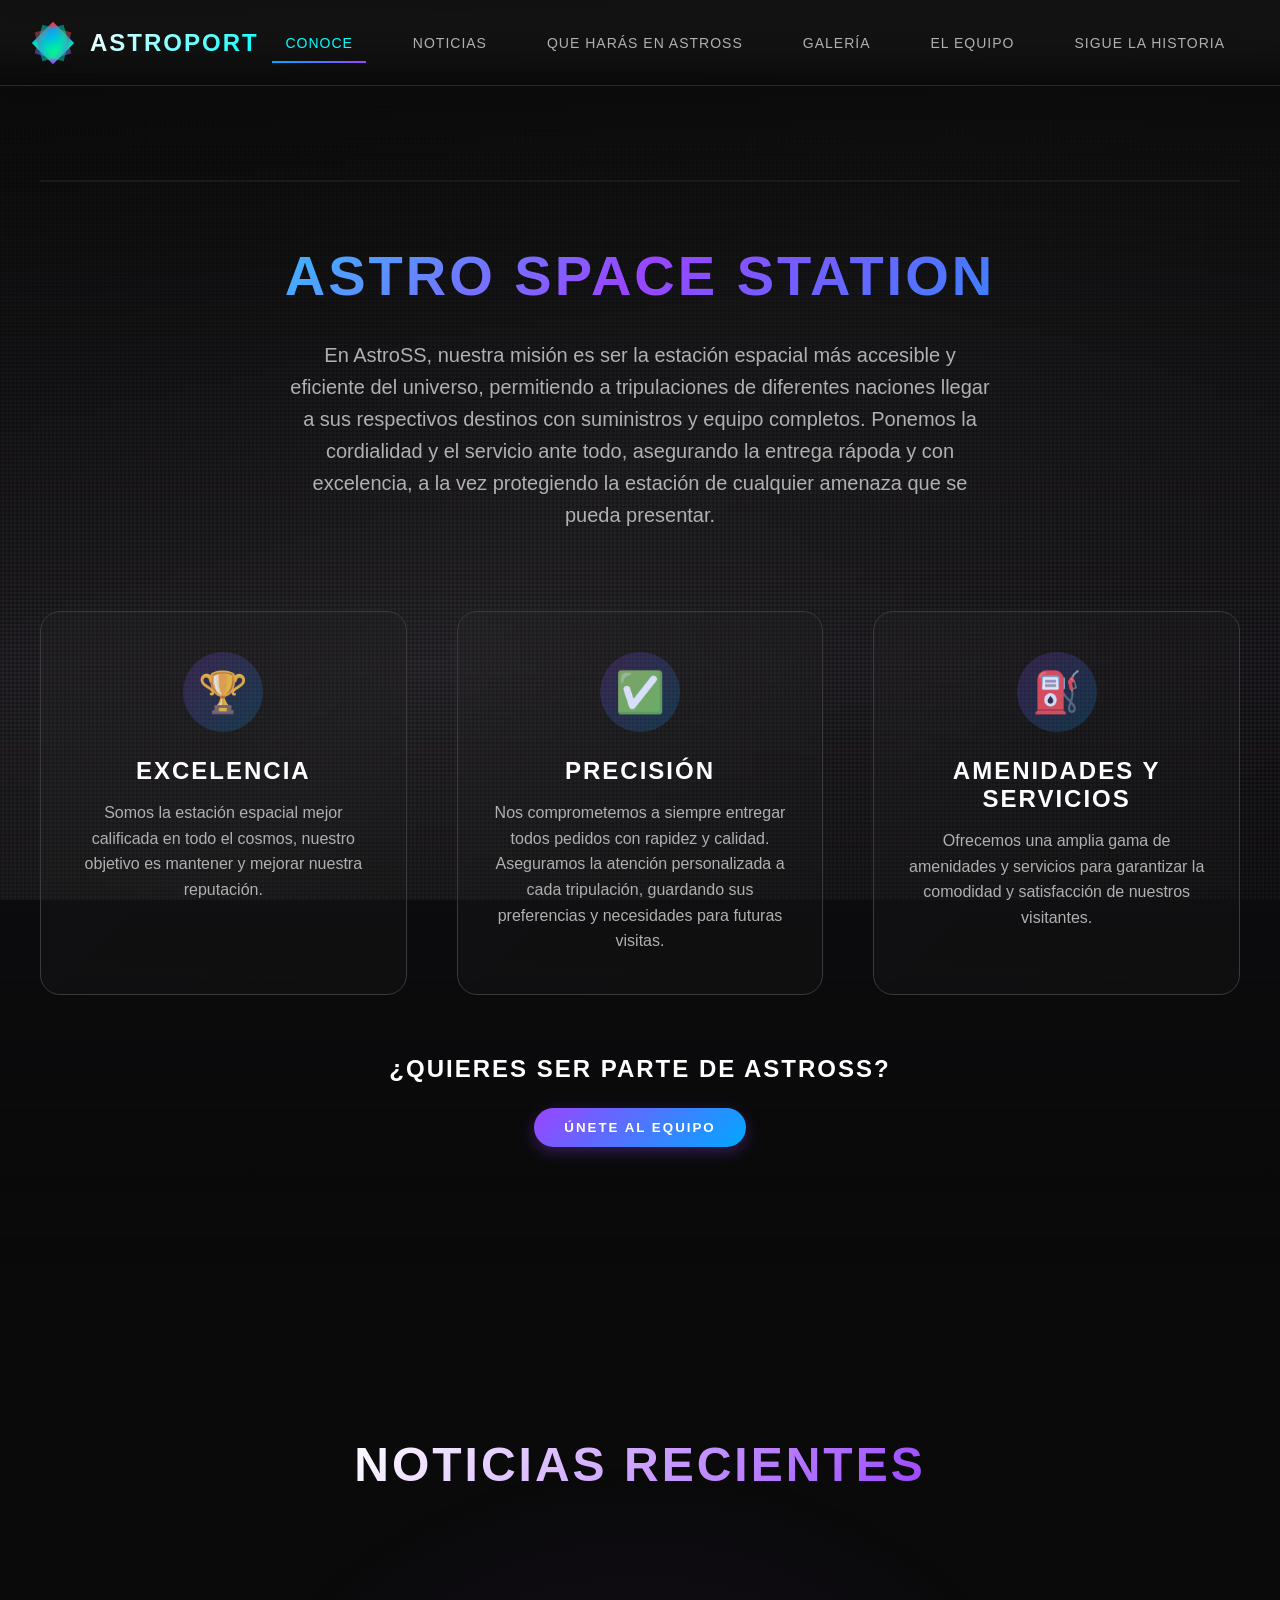
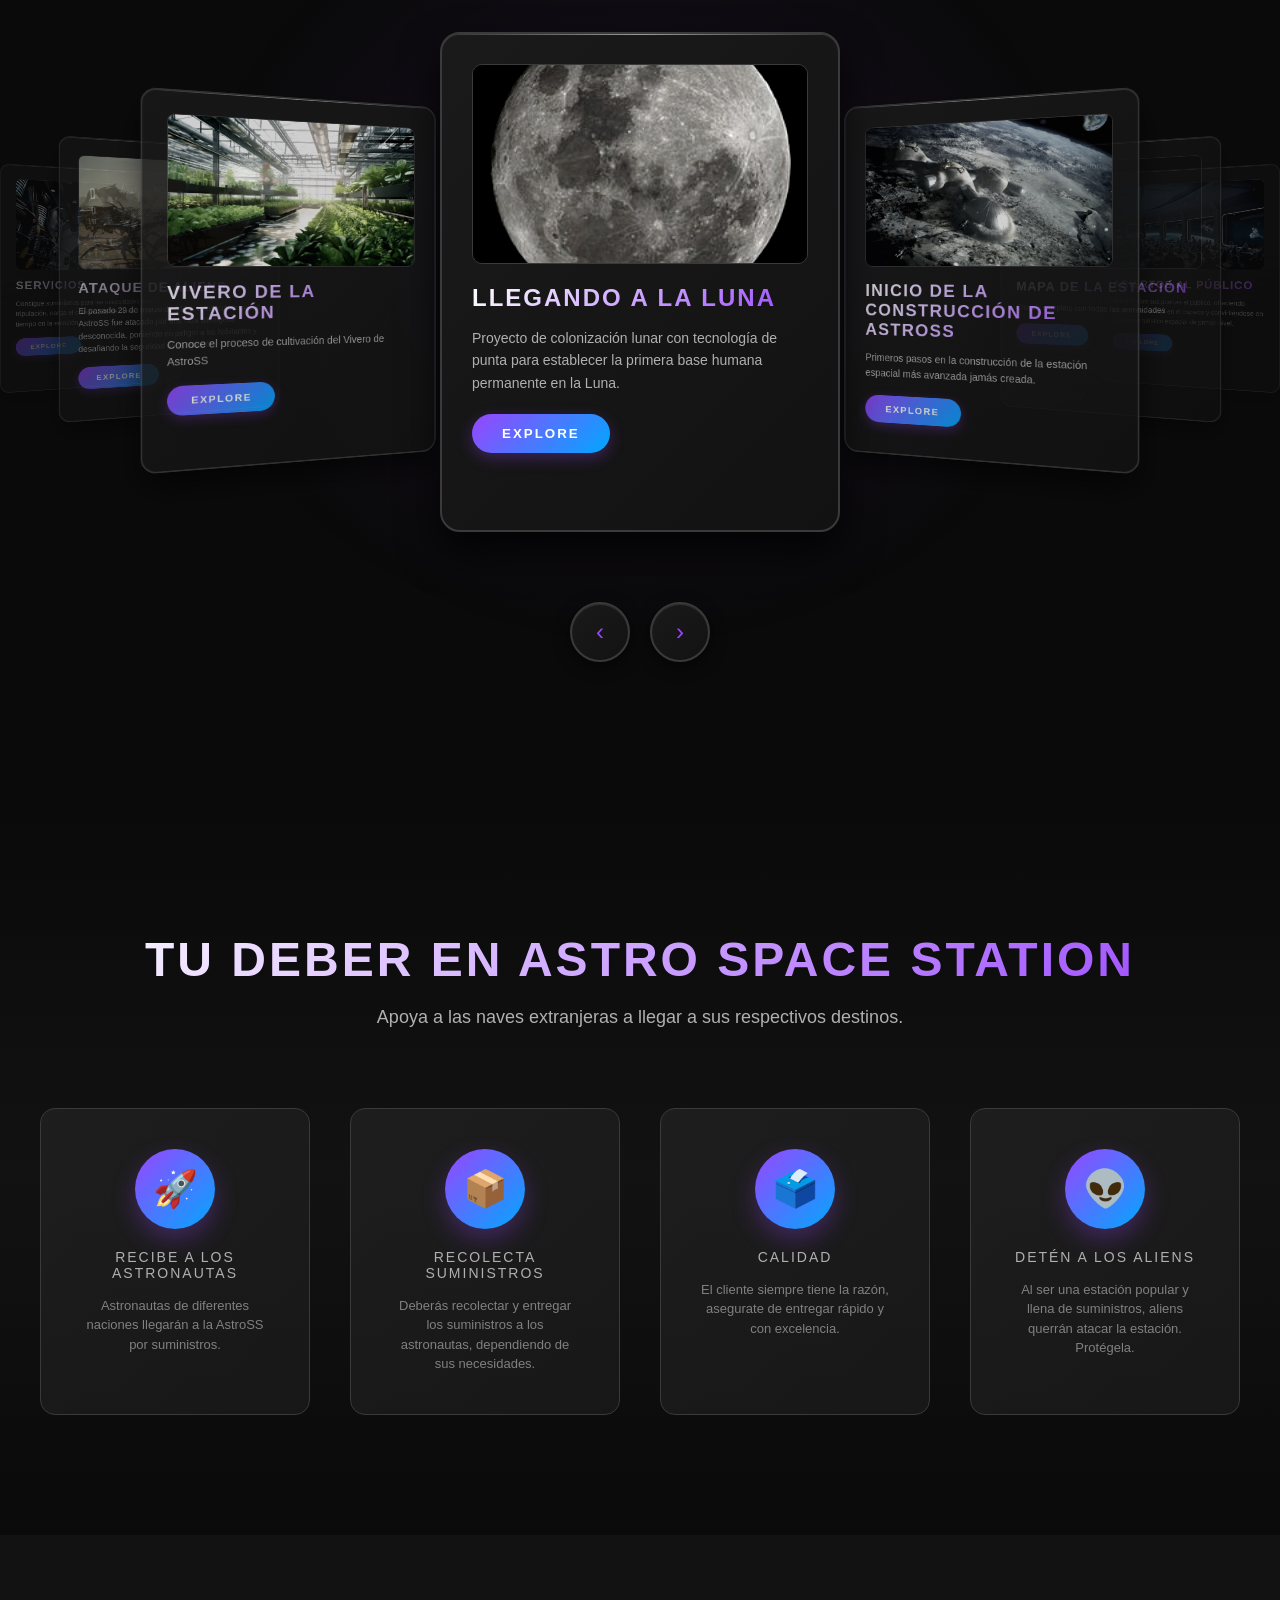
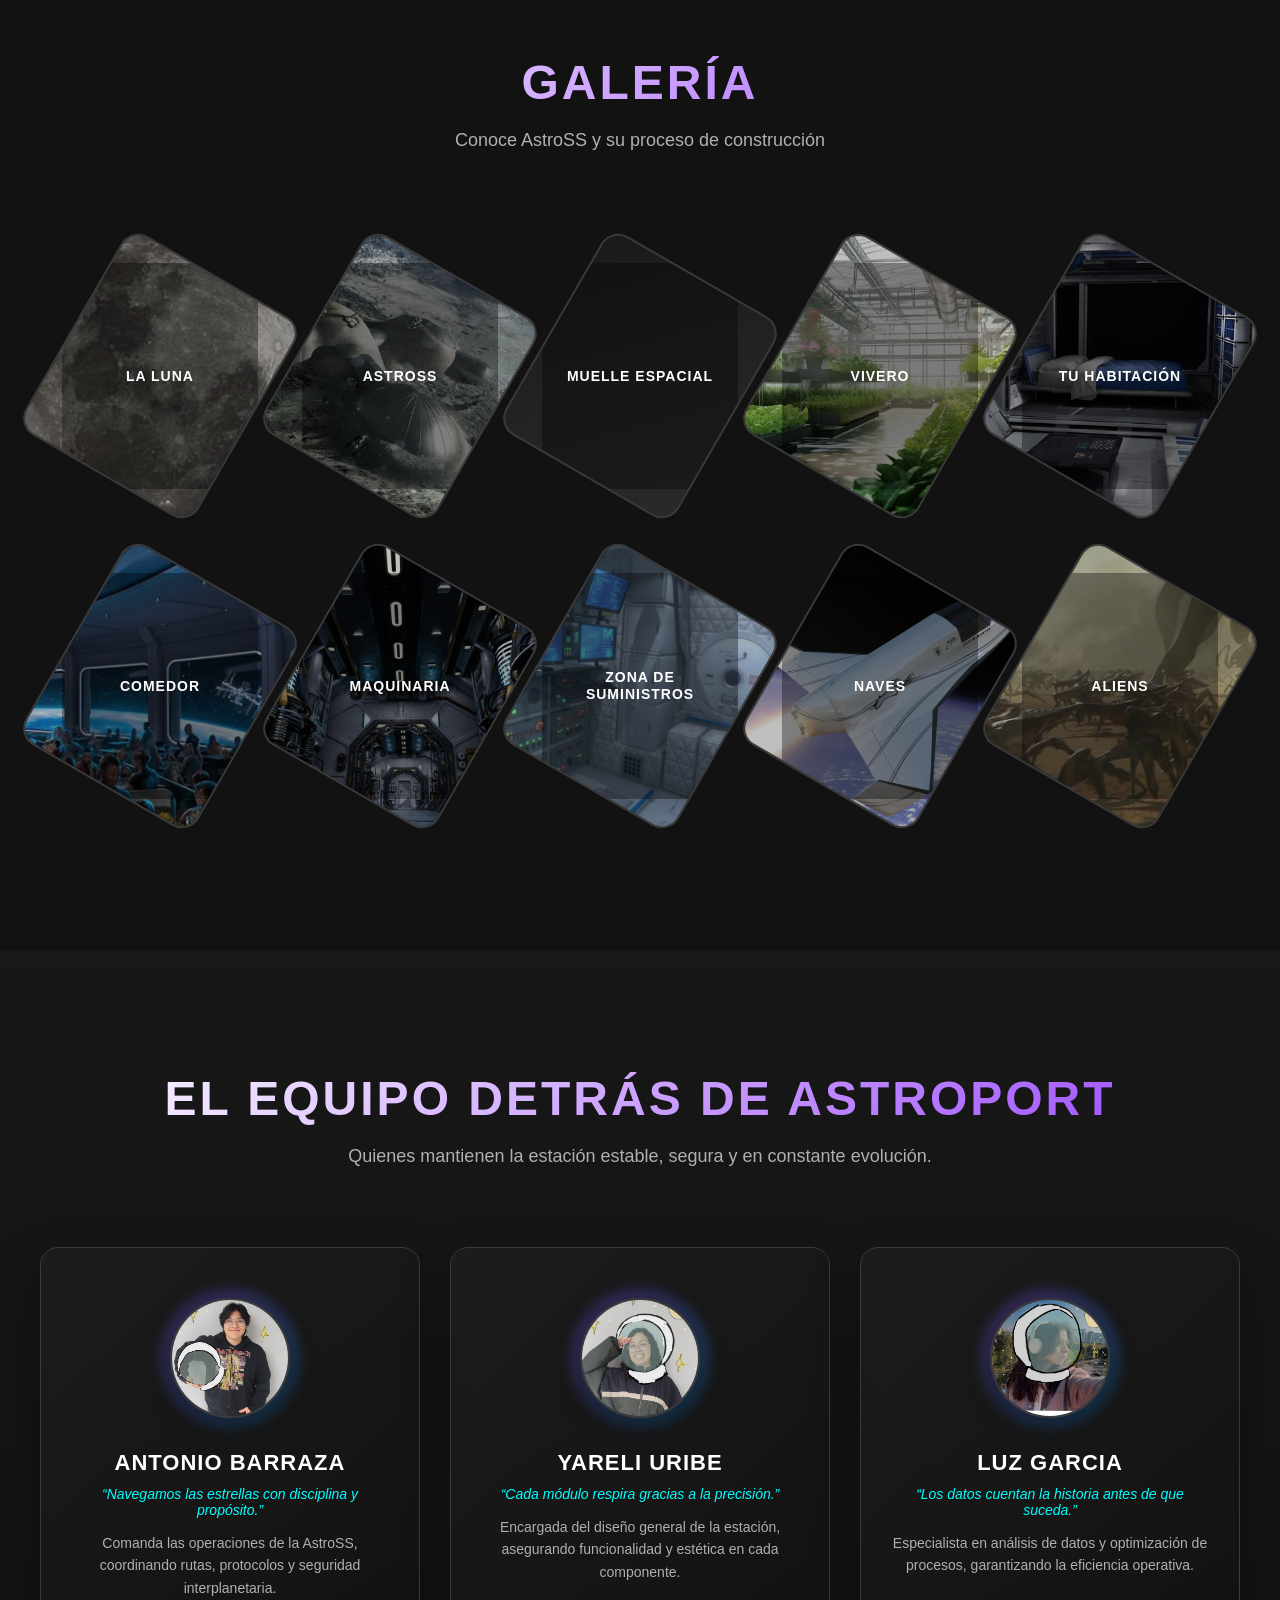
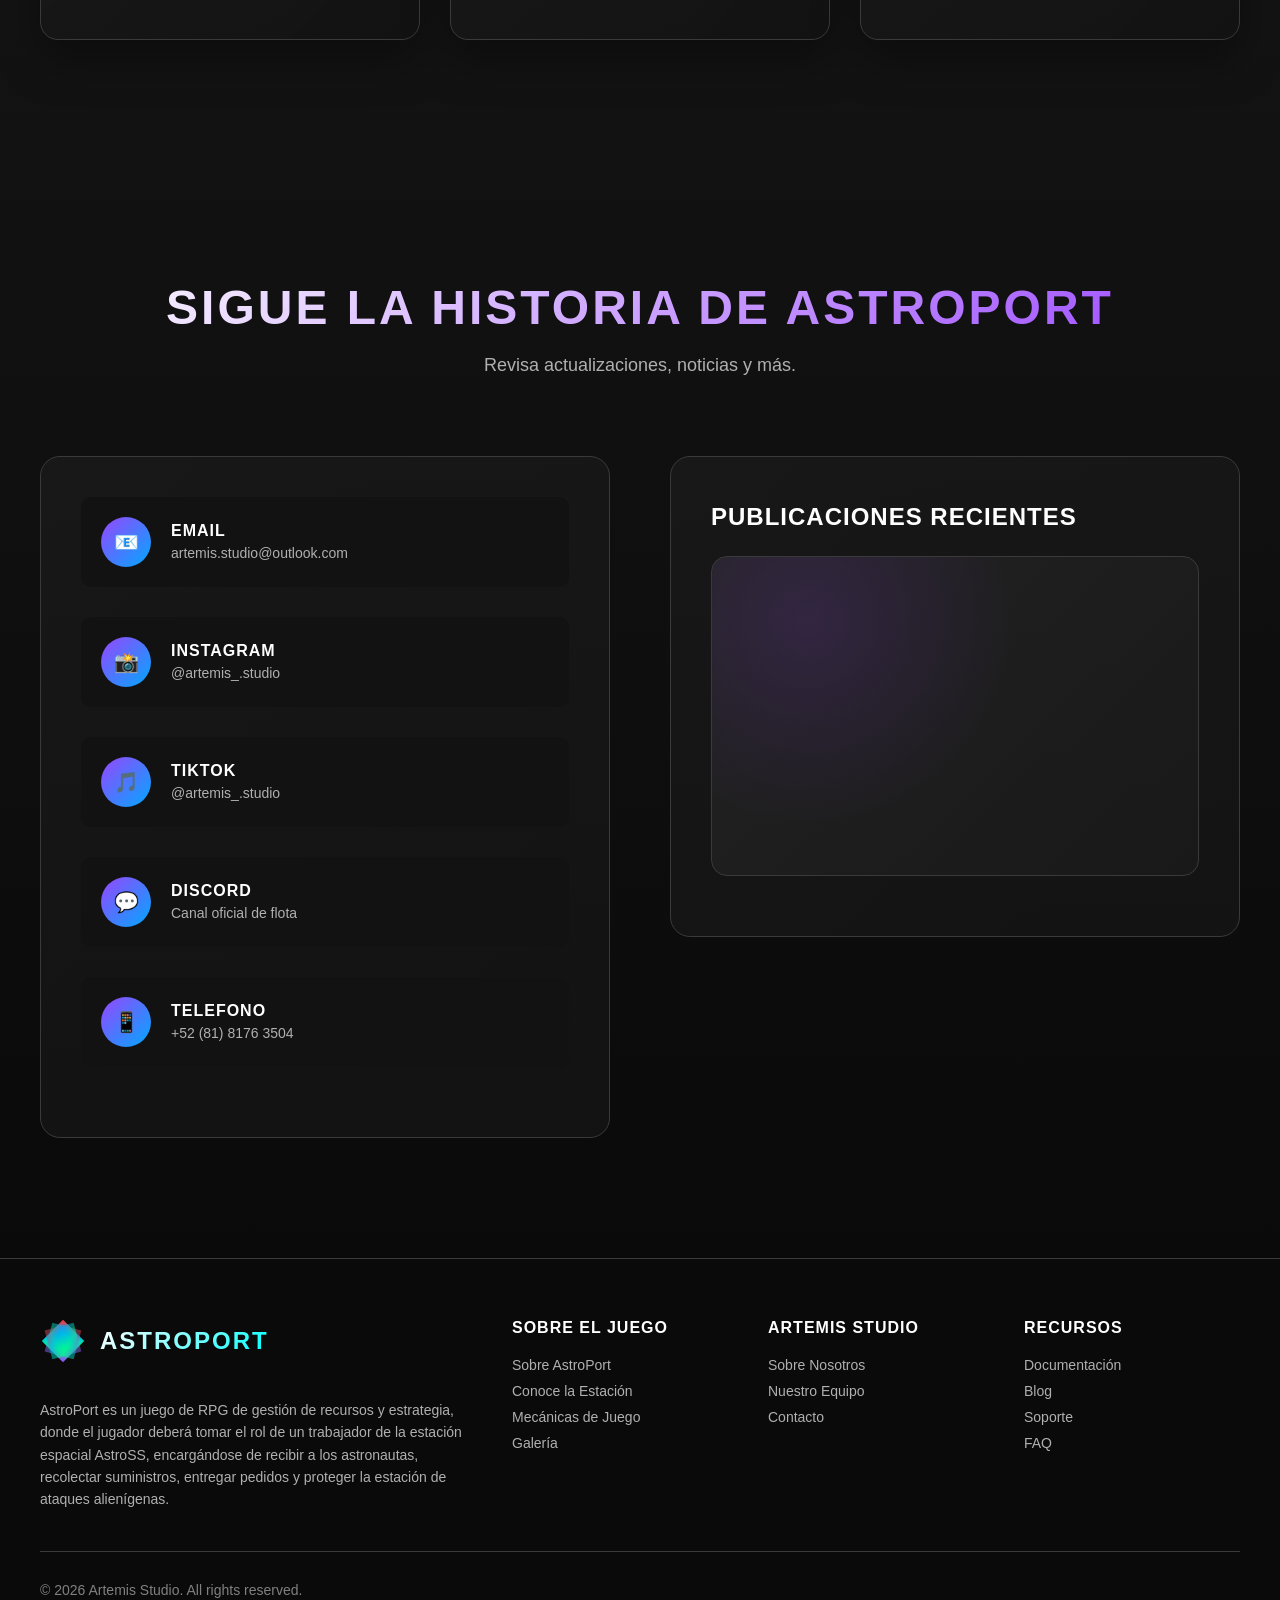
==== commit b662e677: "added images and edited text" ====
--- a/index.html
+++ b/index.html
@@ -48,6 +48,7 @@
                 <li><a href="#home" class="nav-link">Noticias</a></li>
                 <li><a href="#stats" class="nav-link">Que harás en AstroSS</a></li>
                 <li><a href="#skills" class="nav-link">Galería</a></li>
+                <li><a href="#team" class="nav-link">El Equipo</a></li>
                 <li><a href="#contact" class="nav-link">Sigue la historia</a></li>
             </ul>
 
@@ -65,53 +66,58 @@
             <div class="prism-line"></div>
 
             <h2 class="philosophy-headline">
-                Refracting Ideas<br>Into Reality
+                Astro Space Station<br>
             </h2>
 
             <p class="philosophy-subheading">
-                At PRISM FLUX, we transform complex challenges into elegant solutions through the convergence of
-                cutting-edge technology and visionary design. Every project is a spectrum of possibilities
-                waiting to be discovered.
+                En AstroSS, nuestra misión es ser la estación espacial más accesible y eficiente del universo,
+                permitiendo a tripulaciones de diferentes naciones llegar a sus respectivos destinos con suministros y
+                equipo completos. Ponemos la cordialidad y el servicio ante todo, asegurando la entrega rápoda y con
+                excelencia, a la vez protegiendo la estación de cualquier amenaza que se pueda presentar.
             </p>
 
             <div class="philosophy-pillars">
                 <div class="pillar">
-                    <div class="pillar-icon">💎</div>
-                    <h3 class="pillar-title">Innovation</h3>
+                    <div class="pillar-icon">🏆</div>
+                    <h3 class="pillar-title">Excelencia</h3>
                     <p class="pillar-description">
-                        Breaking boundaries with revolutionary approaches that redefine industry standards and push the
-                        limits of what's possible. Elevate your designs with premium vector stickers from <a
-                            href="https://www.vectorsticker.com" rel="nofollow" target="_blank">VectorSticker</a>.
+                        Somos la estación espacial mejor calificada en todo el cosmos, nuestro objetivo es mantener y
+                        mejorar nuestra reputación.
                     </p>
                 </div>
 
                 <div class="pillar">
-                    <div class="pillar-icon">🔬</div>
-                    <h3 class="pillar-title">Precision</h3>
+                    <div class="pillar-icon">✅</div>
+                    <h3 class="pillar-title">Precisión</h3>
                     <p class="pillar-description">
-                        Meticulous attention to detail ensures every pixel, every line of code, and every interaction is
-                        perfectly crafted by <a href="https://templatemo.com" rel="nofollow" target="_blank"
-                            style="color: var(--accent-cyan); text-decoration: none;">TemplateMo</a>, enhanced with
-                        stunning visuals from <a href="https://unsplash.com" rel="nofollow" target="_blank"
-                            style="color: var(--accent-cyan); text-decoration: none;">Unsplash</a>.
+                        Nos comprometemos a siempre entregar todos pedidos con rapidez y calidad. Aseguramos la atención
+                        personalizada a cada tripulación, guardando sus preferencias y necesidades para futuras visitas.
                     </p>
                 </div>
 
                 <div class="pillar">
-                    <div class="pillar-icon">∞</div>
-                    <h3 class="pillar-title">Evolution</h3>
+                    <div class="pillar-icon">⛽</div>
+                    <h3 class="pillar-title">Amenidades y Servicios</h3>
                     <p class="pillar-description">
-                        Continuous adaptation and growth, staying ahead of trends while building timeless solutions for
-                        tomorrow. Boost your productivity with the easy-to-use timer tools at <a
-                            href="https://timermo.com" rel="nofollow" target="_blank">TimerMo</a>.
+                        Ofrecemos una amplia gama de amenidades y servicios para garantizar la comodidad y satisfacción
+                        de nuestros visitantes.
                     </p>
                 </div>
+
             </div>
 
             <div class="philosophy-particles" id="particles">
                 <!-- Particles will be generated by JavaScript -->
             </div>
         </div>
+
+        <div class="apply">
+            <h3 class="pillar-title">¿Quieres ser parte de AstroSS?</h3>
+        </div>
+        <div class="apply">
+            <button class="card-cta" onclick="scrollToSection('about')">Únete al Equipo</button>
+        </div>
+
     </section>
 
     <!-- Hero Section with 3D Carousel -->
@@ -138,7 +144,7 @@
     <!-- Stats Section with Content -->
     <section class="stats-section" id="stats">
         <div class="section-header">
-            <h2 class="section-title">TU DEBER EN ASTROSS</h2>
+            <h2 class="section-title">TU DEBER EN ASTRO SPACE STATION</h2>
             <p class="section-subtitle">Apoya a las naves extranjeras a llegar a sus respectivos destinos.</p>
         </div>
 
@@ -146,25 +152,29 @@
             <div class="stat-card">
                 <div class="stat-icon">🚀</div>
                 <div class="stat-label">Recibe a los Astronautas</div>
-                <p class="stat-description">Astronautas de diferentes naciones llegarán a la AstroSS por suministros.</p>
+                <p class="stat-description">Astronautas de diferentes naciones llegarán a la AstroSS por suministros.
+                </p>
             </div>
 
             <div class="stat-card">
                 <div class="stat-icon">📦</div>
                 <div class="stat-label">Recolecta Suministros</div>
-                <p class="stat-description">Deberás recolectar y entregar los suministros a los astronautas, dependiendo de sus necesidades.</p>
+                <p class="stat-description">Deberás recolectar y entregar los suministros a los astronautas, dependiendo
+                    de sus necesidades.</p>
             </div>
 
             <div class="stat-card">
                 <div class="stat-icon">🗳️</div>
                 <div class="stat-label">Calidad</div>
-                <p class="stat-description">El cliente siempre tiene la razón, asegurate de entregar rápido y con excelencia.</p>
+                <p class="stat-description">El cliente siempre tiene la razón, asegurate de entregar rápido y con
+                    excelencia.</p>
             </div>
 
             <div class="stat-card">
                 <div class="stat-icon">👽</div>
                 <div class="stat-label">Detén a los Aliens</div>
-                <p class="stat-description">Al ser una estación popular y llena de suministros, aliens querrán atacar la estación. Protégela.</p>
+                <p class="stat-description">Al ser una estación popular y llena de suministros, aliens querrán atacar la
+                    estación. Protégela.</p>
             </div>
         </div>
     </section>
@@ -183,6 +193,49 @@
         </div>
     </section>
 
+    <!-- Team Section -->
+    <section class="team-section" id="team">
+        <div class="section-header">
+            <h2 class="section-title">El Equipo detrás de AstroPort</h2>
+            <p class="section-subtitle">Quienes mantienen la estación estable, segura y en constante evolución.</p>
+        </div>
+
+        <div class="team-grid">
+            <article class="team-card">
+                <div class="team-photo">
+                    <div class="photo-ring"></div>
+                    <img class="team-avatar" src="images/tony.jpeg" alt="Antonio Barraza">
+                </div>
+                <h3 class="team-name">Antonio Barraza</h3>
+                <p class="team-quote">“Navegamos las estrellas con disciplina y propósito.”</p>
+                <p class="team-description">Comanda las operaciones de la AstroSS, coordinando rutas, protocolos y
+                    seguridad interplanetaria.</p>
+            </article>
+
+            <article class="team-card">
+                <div class="team-photo">
+                    <div class="photo-ring"></div>
+                    <img class="team-avatar" src="images/yari.jpeg" alt="Yareli Uribe">
+                </div>
+                <h3 class="team-name">Yareli Uribe</h3>
+                <p class="team-quote">“Cada módulo respira gracias a la precisión.”</p>
+                <p class="team-description">Encargada del diseño general de la estación, asegurando funcionalidad y
+                    estética en cada componente.</p>
+            </article>
+
+            <article class="team-card">
+                <div class="team-photo">
+                    <div class="photo-ring"></div>
+                    <img class="team-avatar" src="images/luz.jpeg" alt="Luz Garcia">
+                </div>
+                <h3 class="team-name">Luz Garcia</h3>
+                <p class="team-quote">“Los datos cuentan la historia antes de que suceda.”</p>
+                <p class="team-description">Especialista en análisis de datos y optimización de procesos, garantizando
+                    la eficiencia operativa.</p>
+            </article>
+        </div>
+    </section>
+
     <!-- Gallery Lightbox -->
     <div class="gallery-modal" id="galleryModal">
         <div class="gallery-modal-content">
@@ -195,8 +248,8 @@
     <!-- Contact Section -->
     <section class="contact-section" id="contact">
         <div class="section-header">
-            <h2 class="section-title">Signal Relay</h2>
-            <p class="section-subtitle">Conecta con el puente de mando: redes activas y transmisión visual.</p>
+            <h2 class="section-title">Sigue la historia de AstroPort</h2>
+            <p class="section-subtitle">Revisa actualizaciones, noticias y más.</p>
         </div>
 
         <div class="contact-container">
@@ -233,7 +286,7 @@
                     </div>
                 </a>
 
-                                <a href="https://discord.gg" target="_blank" class="info-item">
+                <a href="https://discord.gg" target="_blank" class="info-item">
                     <div class="info-icon">📱</div>
                     <div class="info-text">
                         <h4>Telefono</h4>
@@ -266,60 +319,50 @@
                         </div>
                     </div>
                     <span class="logo-text">
-                        <span class="prism">PRISM</span>
-                        <span class="flux">FLUX</span>
+                        <span class="prism">ASTROPORT</span>
                     </span>
                 </div>
                 <p class="footer-description">
-                    Refracting complex challenges into brilliant solutions through the convergence of art, science, and
-                    technology.
-                </p>
-                <div class="footer-social">
-                    <a href="#" class="social-icon">f</a>
-                    <a href="#" class="social-icon">t</a>
-                    <a href="#" class="social-icon">in</a>
-                    <a href="#" class="social-icon">ig</a>
-                </div>
-            </div>
-
+                    AstroPort es un juego de RPG de gestión de recursos y estrategia, donde el jugador deberá tomar el
+                    rol de un trabajador de la estación espacial AstroSS, encargándose de recibir a los astronautas,
+                    recolectar suministros, entregar pedidos y proteger la estación de ataques alienígenas.
+            </div>
+            <!-- Footer Links -->
             <div class="footer-section">
-                <h4>Services</h4>
+                <h4>Sobre el Juego</h4>
                 <div class="footer-links">
-                    <a href="#">Web Development</a>
-                    <a href="#">App Development</a>
-                    <a href="#">Cloud Solutions</a>
-                    <a href="#">AI Integration</a>
+                    <a href="#">Sobre AstroPort</a>
+                    <a href="#">Conoce la Estación</a>
+                    <a href="#">Mecánicas de Juego</a>
+                    <a href="#">Galería</a>
                 </div>
             </div>
 
             <div class="footer-section">
-                <h4>Company</h4>
+                <h4>Artemis Studio</h4>
                 <div class="footer-links">
-                    <a href="#">About Us</a>
-                    <a href="#">Our Team</a>
-                    <a href="#">Careers</a>
-                    <a href="#">Press Kit</a>
+                    <a href="#">Sobre Nosotros</a>
+                    <a href="#">Nuestro Equipo</a>
+                    <a href="#">Contacto</a>
                 </div>
             </div>
 
             <div class="footer-section">
-                <h4>Resources</h4>
+                <h4>Recursos</h4>
                 <div class="footer-links">
-                    <a href="#">Documentation</a>
-                    <a href="#">API Reference</a>
+                    <a href="#">Documentación</a>
                     <a href="#">Blog</a>
-                    <a href="#">Support</a>
+                    <a href="#">Soporte</a>
+                    <a href="#">FAQ</a>
                 </div>
             </div>
         </div>
 
         <div class="footer-bottom">
             <div class="copyright">
-                © 2026 PRISM FLUX. All rights reserved.
-            </div>
-            <div class="footer-credits">
-                Designed by <a href="https://templatemo.com" rel="nofollow" target="_blank">TemplateMo</a>
-            </div>
+                © 2026 Artemis Studio. All rights reserved.
+            </div>
+
         </div>
     </footer>
     <script src="templatemo-prism-scripts.js"></script>
--- a/templatemo-prism-flux.css
+++ b/templatemo-prism-flux.css
@@ -383,8 +383,9 @@
 	height: 650px;
 	perspective: 1200px;
 	position: relative;
-	padding-top:30px;
+	padding-top: 30px;
 	margin: 0 auto;
+	margin-bottom: 100px;
 }
 
 .carousel {
@@ -682,6 +683,13 @@
 	}
 }
 
+.apply {
+	display: flex;
+	justify-content: center;
+	align-items: center;
+	margin: 10px;
+}
+
 .philosophy-subheading {
 	font-size: 20px;
 	color: var(--text-secondary);
@@ -788,6 +796,7 @@
 	color: var(--text-secondary);
 	line-height: 1.6;
 }
+
 .pillar-description a {
 	color: var(--accent-cyan);
 	text-decoration: none;
@@ -1141,6 +1150,125 @@
 .modal-close:hover {
 	background: linear-gradient(135deg, var(--accent-purple), var(--accent-blue));
 	border-color: var(--accent-purple);
+}
+
+/* Team Section */
+.team-section {
+	padding: 120px 30px;
+	background: linear-gradient(180deg,
+			rgba(26, 26, 26, 0.9) 0%,
+			var(--carbon-dark) 100%);
+	position: relative;
+	overflow: hidden;
+}
+
+.team-grid {
+	max-width: 1200px;
+	margin: 0 auto;
+	display: grid;
+	grid-template-columns: repeat(auto-fit, minmax(280px, 1fr));
+	gap: 30px;
+}
+
+.team-card {
+	position: relative;
+	padding: 40px 30px;
+	background: linear-gradient(135deg,
+			rgba(42, 42, 42, 0.35),
+			rgba(18, 18, 18, 0.5));
+	border: 1px solid var(--metal-dark);
+	border-radius: 18px;
+	text-align: center;
+	transition: all 0.35s ease;
+	overflow: hidden;
+	box-shadow: 0 20px 45px rgba(0, 0, 0, 0.35);
+}
+
+.team-card::before {
+	content: '';
+	position: absolute;
+	top: 0;
+	left: -100%;
+	width: 100%;
+	height: 2px;
+	background: linear-gradient(90deg, transparent, var(--accent-purple), transparent);
+	transition: left 0.5s ease;
+}
+
+.team-card:hover {
+	transform: translateY(-8px);
+	border-color: var(--accent-purple);
+	box-shadow: 0 30px 60px rgba(153, 69, 255, 0.15);
+}
+
+.team-card:hover::before {
+	left: 100%;
+}
+
+.team-photo {
+	position: relative;
+	width: 140px;
+	height: 140px;
+	margin: 0 auto 22px;
+	display: flex;
+	align-items: center;
+	justify-content: center;
+}
+
+.photo-ring {
+	position: absolute;
+	inset: 0;
+	border-radius: 50%;
+	background: linear-gradient(135deg, var(--accent-purple), var(--accent-blue));
+	opacity: 0.25;
+	filter: blur(6px);
+}
+
+.photo-placeholder {
+	position: relative;
+	width: 120px;
+	height: 120px;
+	border-radius: 50%;
+	background: linear-gradient(135deg, rgba(153, 69, 255, 0.2), rgba(0, 168, 255, 0.2));
+	border: 2px solid var(--metal-dark);
+	box-shadow: 0 10px 25px rgba(0, 0, 0, 0.35), inset 0 0 0 1px rgba(255, 255, 255, 0.05);
+	display: flex;
+	align-items: center;
+	justify-content: center;
+	color: var(--text-secondary);
+	font-weight: 800;
+	letter-spacing: 2px;
+	text-transform: uppercase;
+}
+
+.team-avatar {
+	position: relative;
+	width: 120px;
+	height: 120px;
+	border-radius: 50%;
+	object-fit: cover;
+	border: 2px solid var(--metal-dark);
+	box-shadow: 0 10px 25px rgba(0, 0, 0, 0.35), inset 0 0 0 1px rgba(255, 255, 255, 0.05);
+}
+
+.team-name {
+	font-size: 22px;
+	letter-spacing: 1px;
+	text-transform: uppercase;
+	margin-bottom: 10px;
+}
+
+.team-quote {
+	font-size: 14px;
+	color: var(--accent-cyan);
+	font-style: italic;
+	margin-bottom: 14px;
+}
+
+.team-description {
+	color: var(--text-secondary);
+	font-size: 14px;
+	line-height: 1.6;
 }
 
 /* Contact Section */
@@ -1602,6 +1730,25 @@
 	.footer-content {
 		grid-template-columns: repeat(2, 1fr);
 	}
+
+	.team-card {
+		padding: 32px 26px;
+	}
+
+	.team-photo {
+		width: 120px;
+		height: 120px;
+	}
+
+	.photo-placeholder {
+		width: 100px;
+		height: 100px;
+	}
+
+	.team-avatar {
+		width: 100px;
+		height: 100px;
+	}
 }
 
 @media (max-width: 768px) {
@@ -1739,4 +1886,12 @@
 		gap: 20px;
 		text-align: center;
 	}
+
+	.team-grid {
+		grid-template-columns: 1fr;
+	}
+
+	.team-card {
+		padding: 28px 22px;
+	}
 }
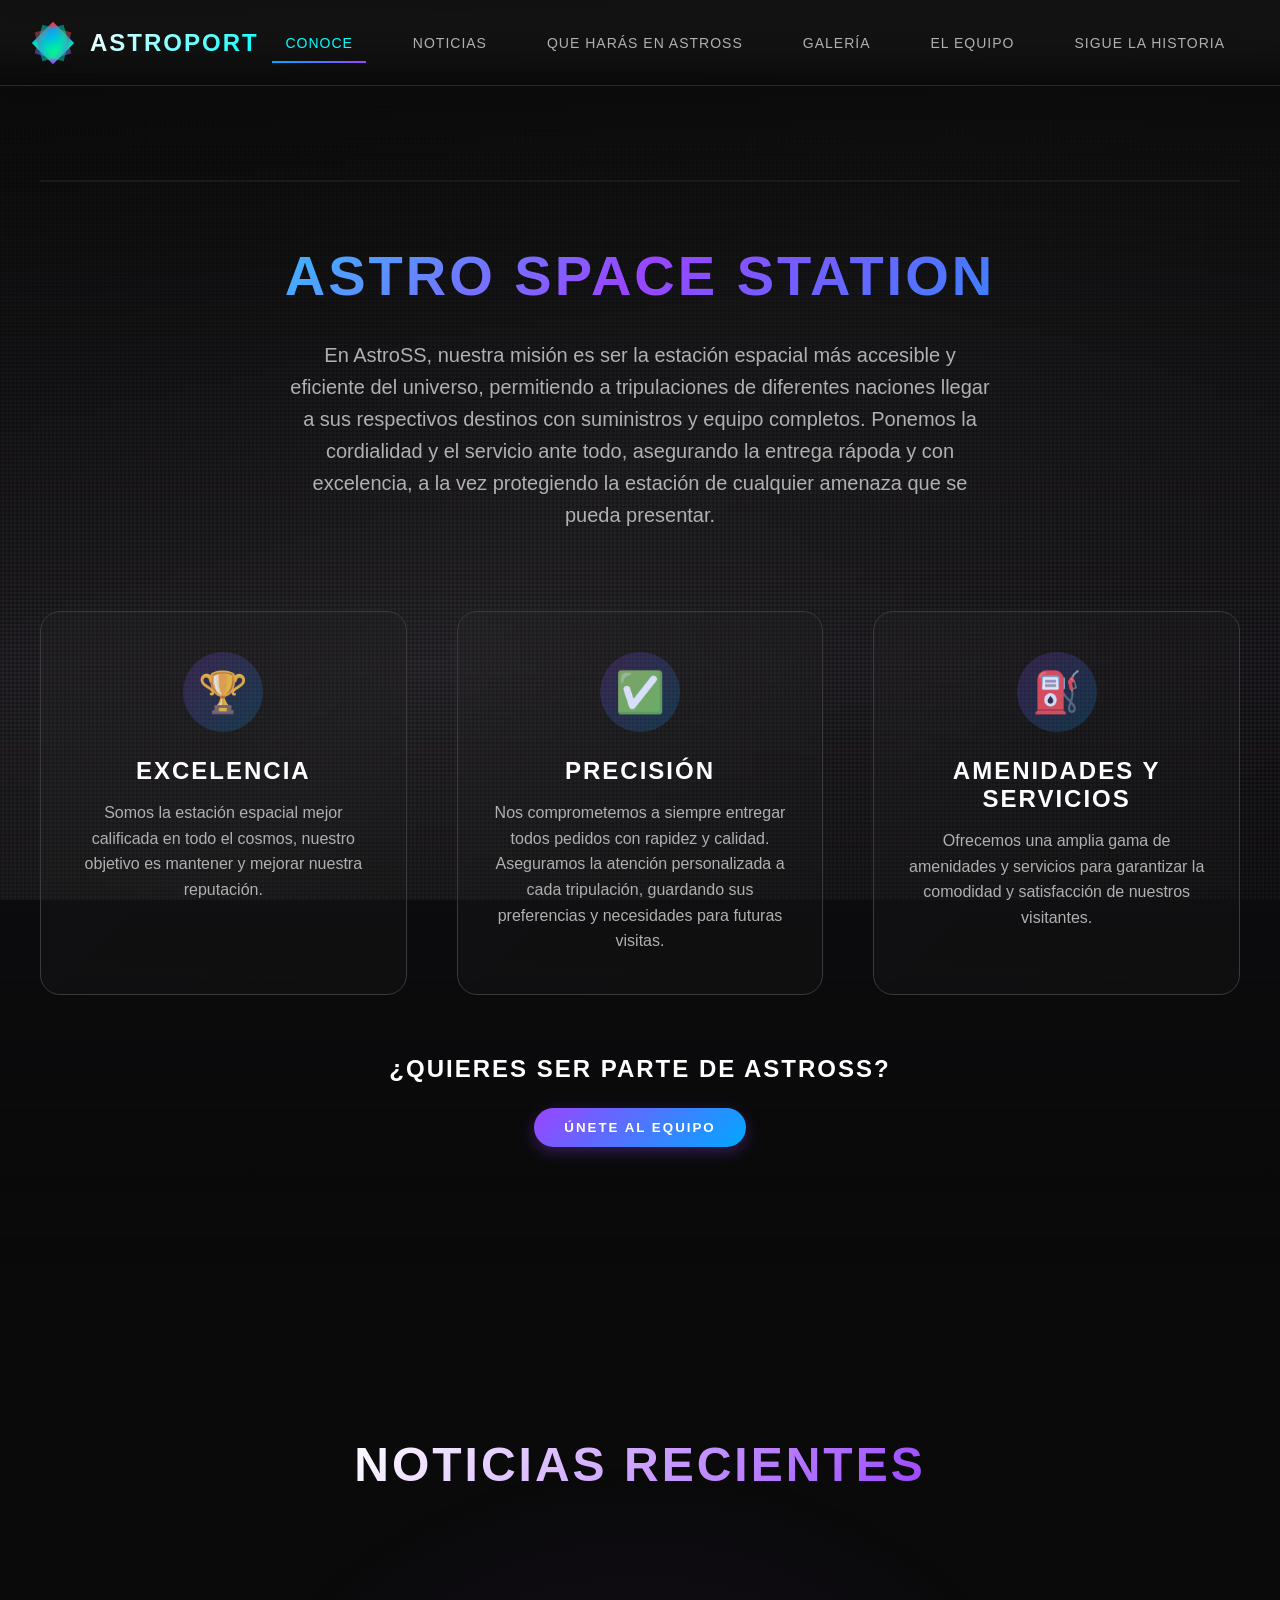
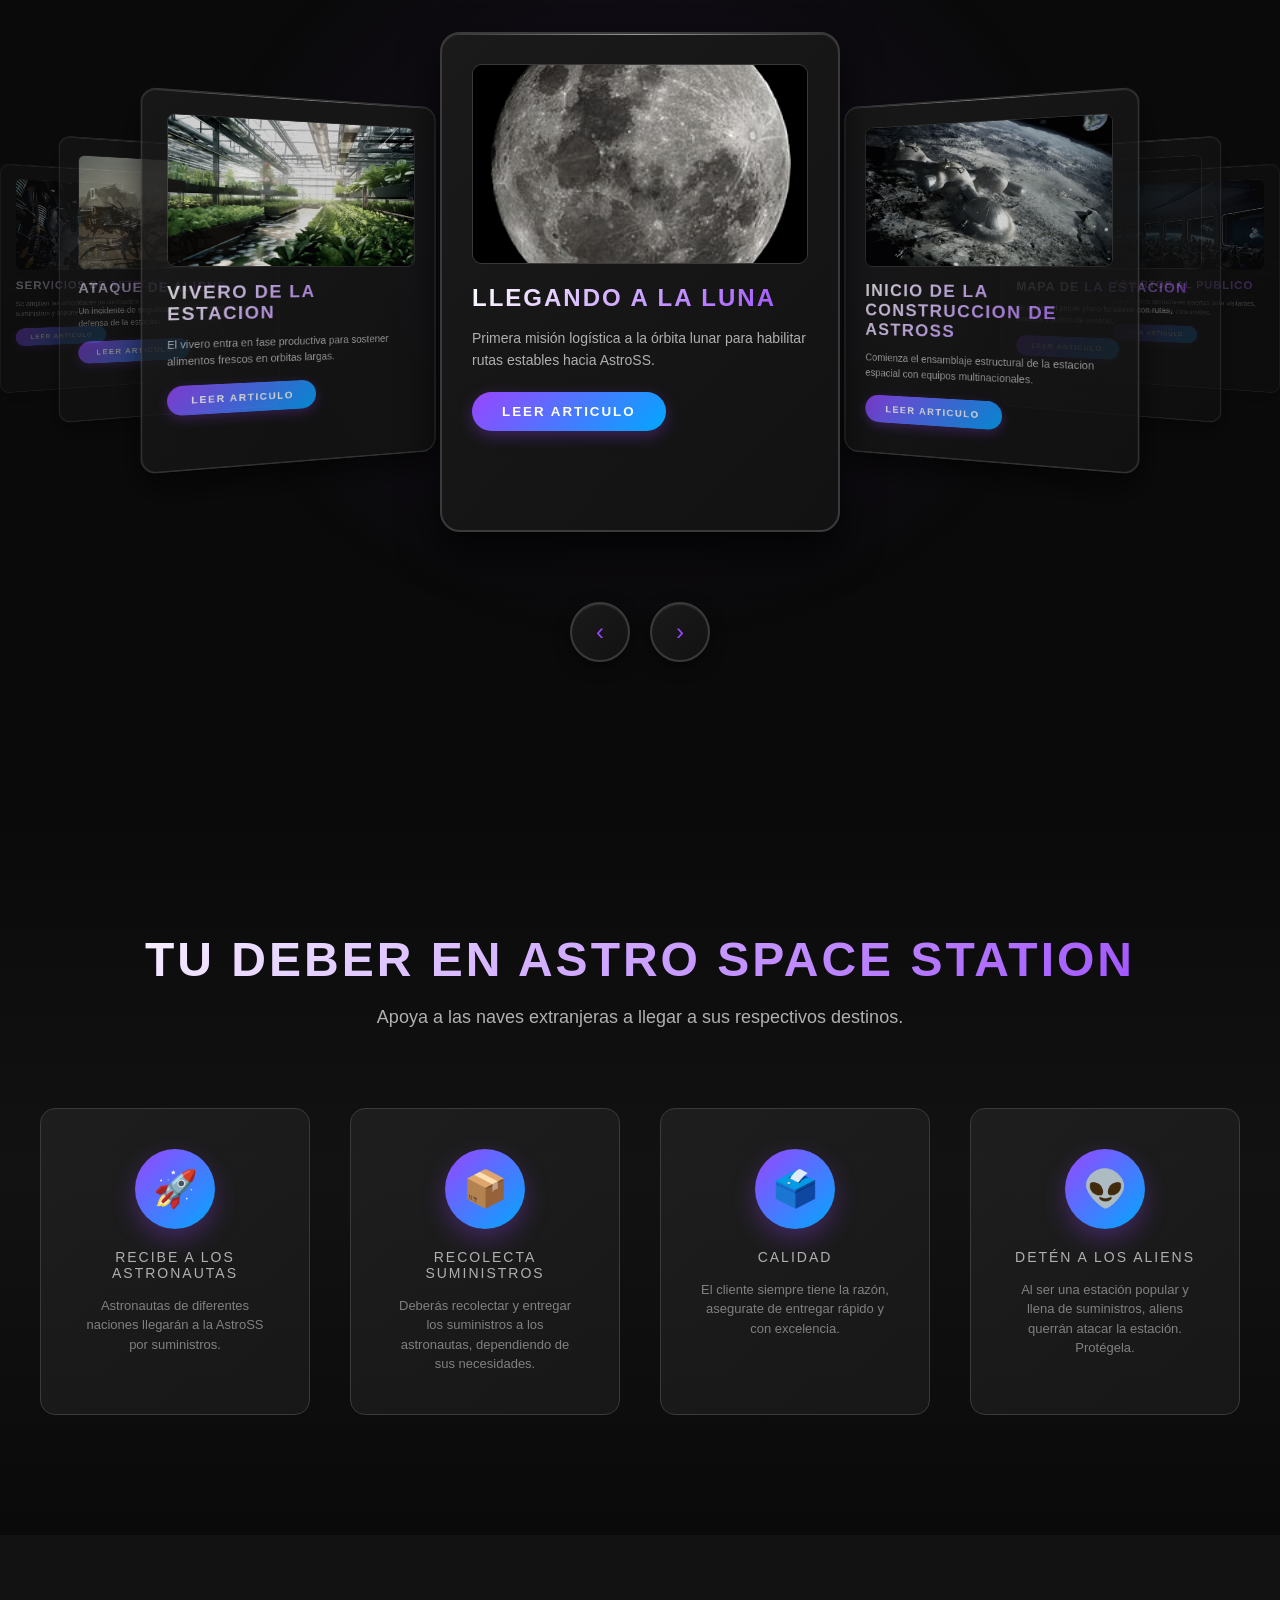
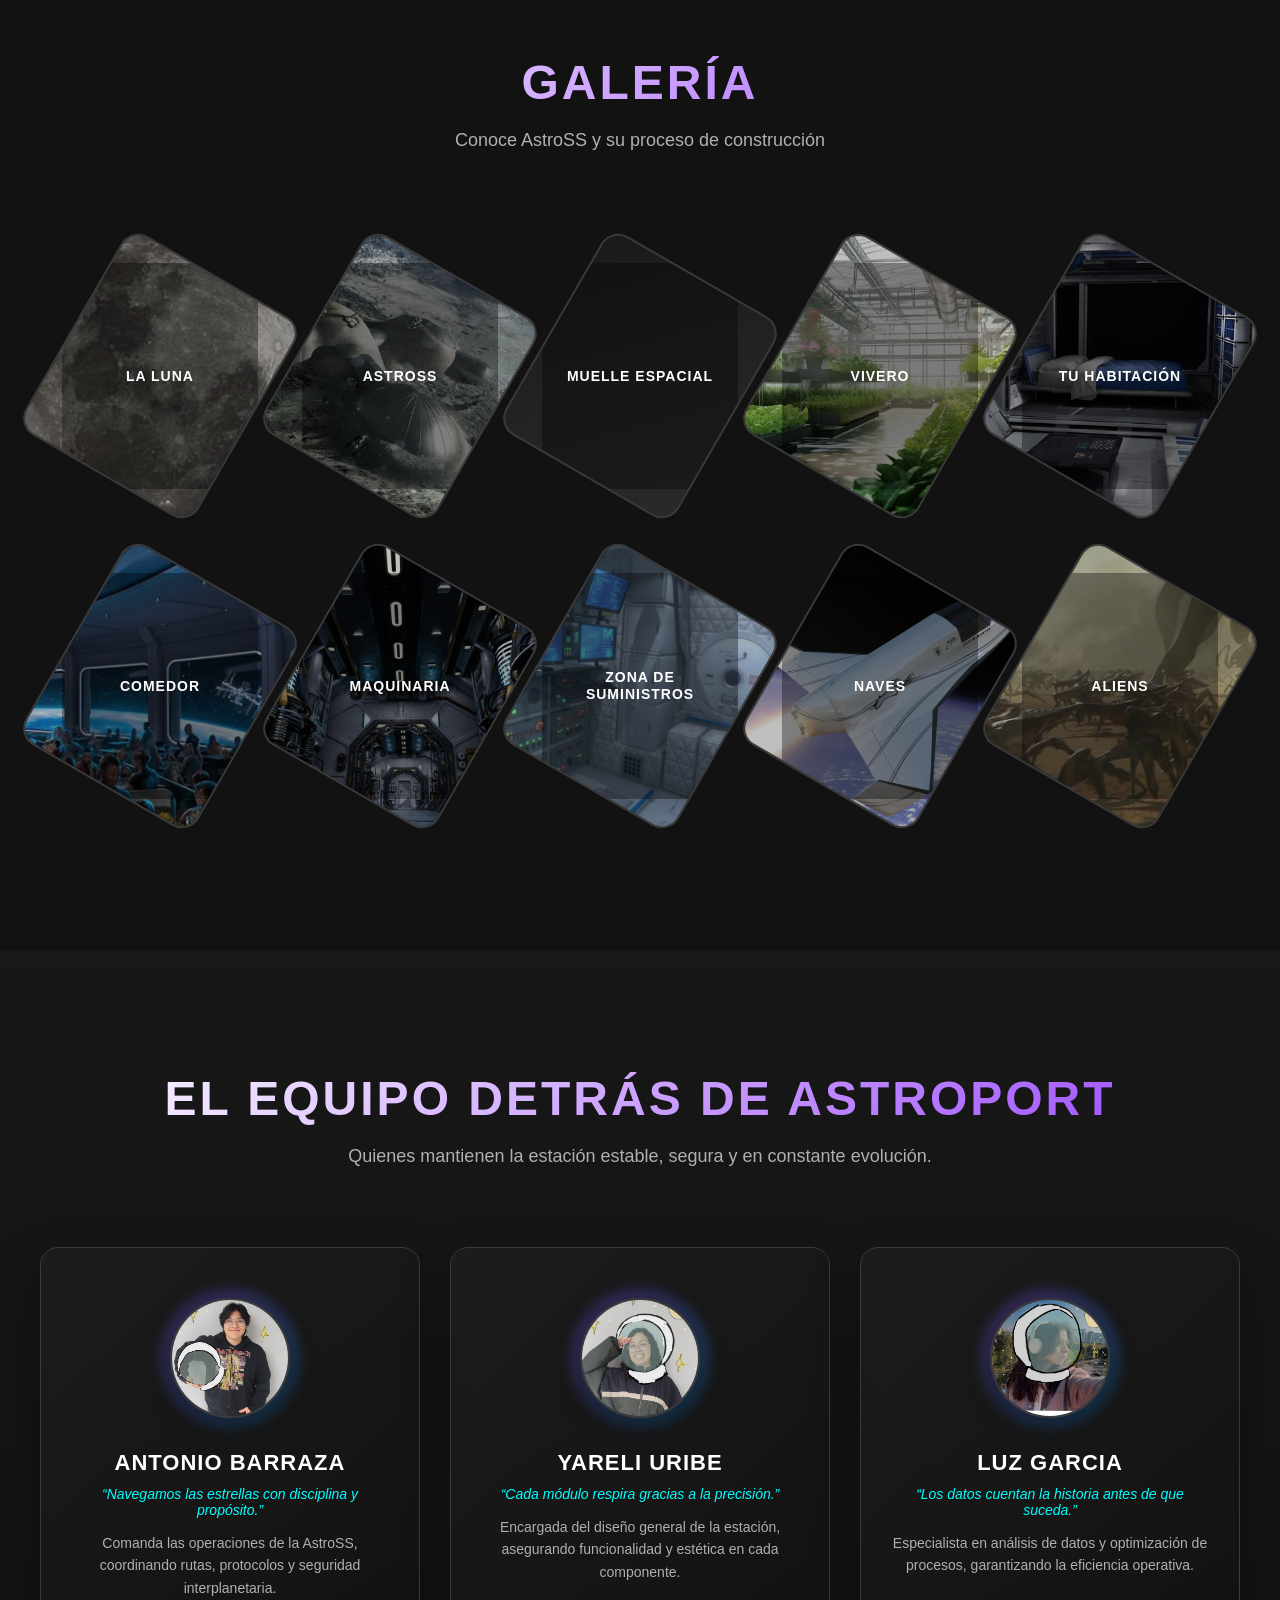
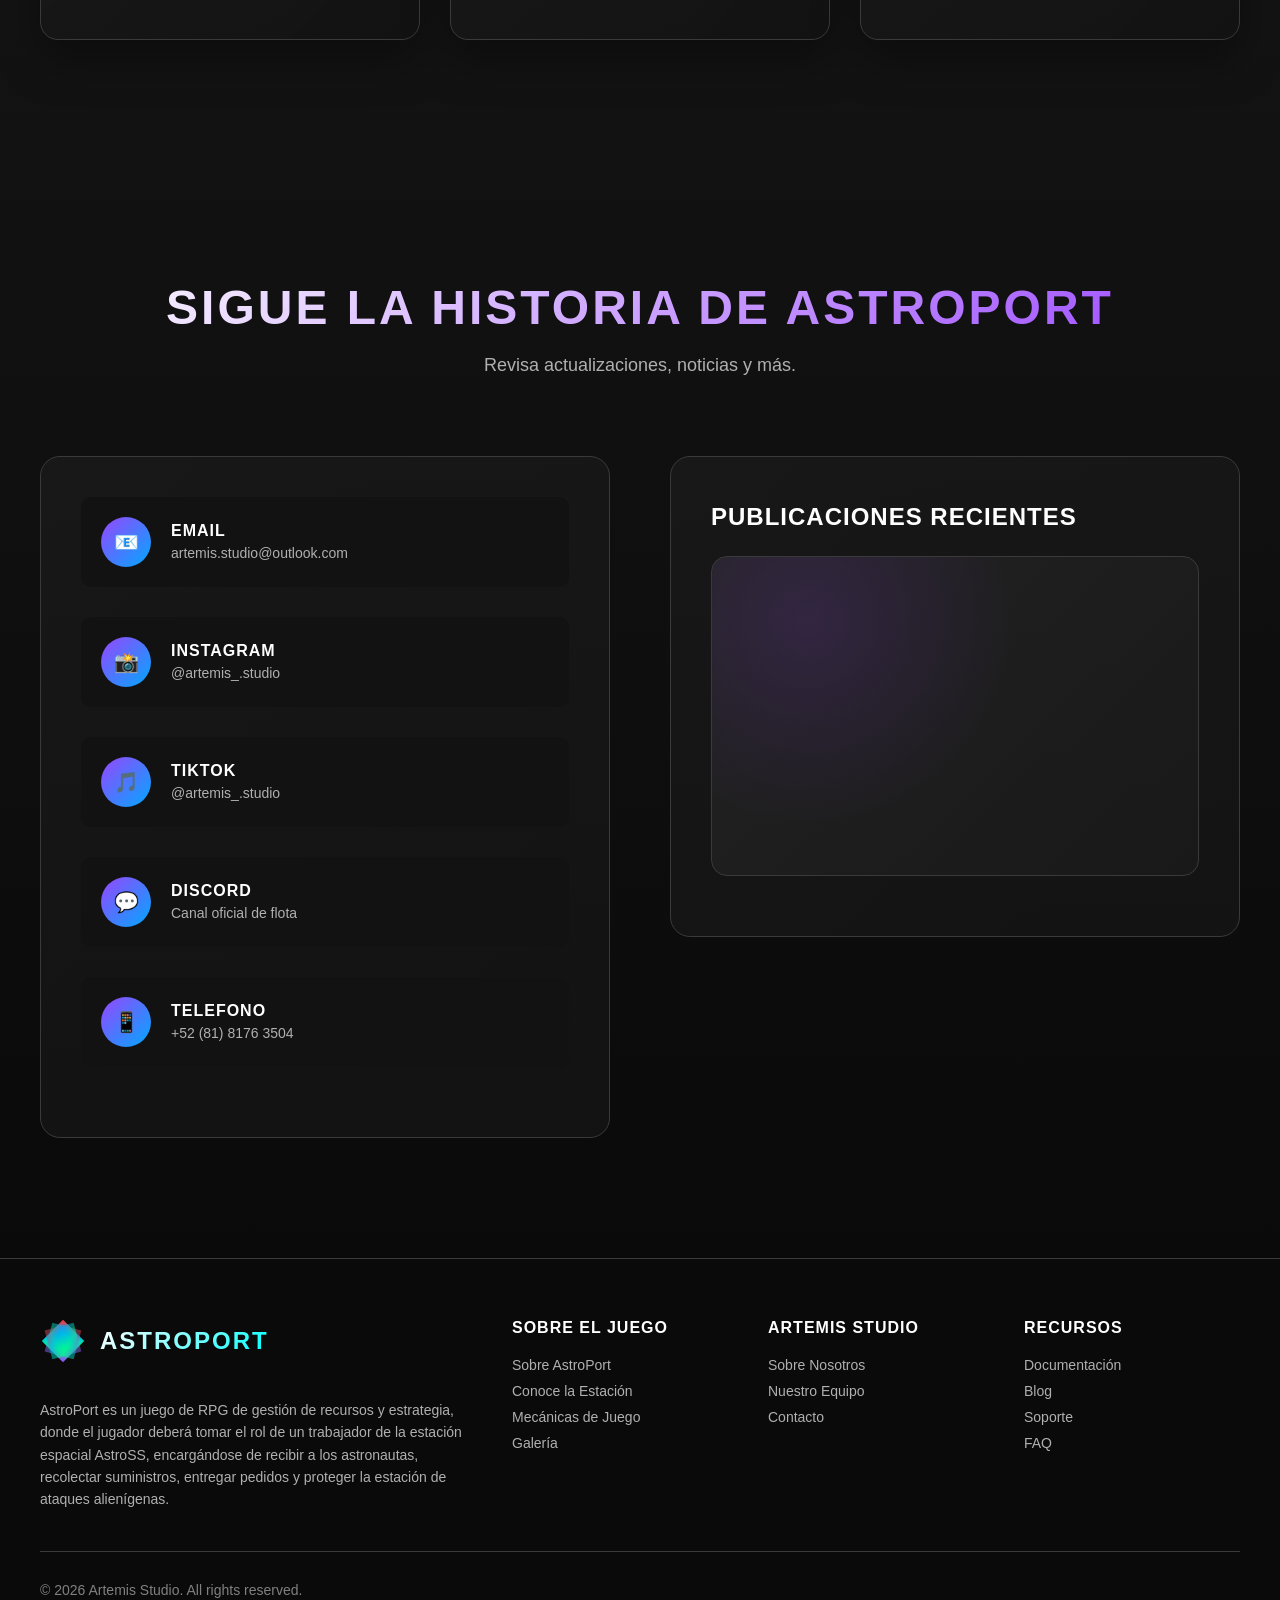
==== commit c18ce363: "added articles + working on skipping loading screen" ====
--- a/index.html
+++ b/index.html
@@ -365,6 +365,7 @@
 
         </div>
     </footer>
+    <script src="content.js"></script>
     <script src="templatemo-prism-scripts.js"></script>
 </body>
 
--- a/templatemo-prism-flux.css
+++ b/templatemo-prism-flux.css
@@ -1894,4 +1894,131 @@
 	.team-card {
 		padding: 28px 22px;
 	}
+}
+
+/* Article Page */
+.article-page {
+	padding: 140px 20px 80px;
+	min-height: 100vh;
+}
+
+.article-section {
+	max-width: 980px;
+	margin: 0 auto;
+}
+
+.article-container {
+	width: 100%;
+}
+
+.article-card {
+	background: linear-gradient(135deg, rgba(26, 26, 26, 0.9), rgba(18, 18, 18, 0.95));
+	border: 1px solid var(--metal-dark);
+	border-radius: 20px;
+	padding: 28px;
+	box-shadow: 0 20px 45px rgba(0, 0, 0, 0.4);
+}
+
+.article-back {
+	display: inline-block;
+	margin-bottom: 20px;
+	color: var(--accent-cyan);
+	text-decoration: none;
+	font-size: 14px;
+	letter-spacing: 1px;
+	text-transform: uppercase;
+}
+
+.article-back:hover {
+	color: var(--accent-purple);
+}
+
+.article-media {
+	width: 100%;
+	border-radius: 14px;
+	overflow: hidden;
+	border: 1px solid var(--metal-dark);
+	margin-bottom: 24px;
+	max-height: 420px;
+}
+
+.article-media img {
+	display: block;
+	width: 100%;
+	height: 100%;
+	object-fit: cover;
+}
+
+.article-title {
+	font-size: clamp(30px, 5vw, 48px);
+	line-height: 1.15;
+	margin-bottom: 12px;
+	text-transform: uppercase;
+	letter-spacing: 2px;
+	background: linear-gradient(135deg, var(--text-primary), var(--accent-purple));
+	-webkit-background-clip: text;
+	-webkit-text-fill-color: transparent;
+	background-clip: text;
+}
+
+.article-meta {
+	color: var(--text-dim);
+	font-size: 13px;
+	letter-spacing: 1px;
+	text-transform: uppercase;
+	margin-bottom: 14px;
+}
+
+.article-summary {
+	color: var(--text-secondary);
+	font-size: 18px;
+	line-height: 1.6;
+	margin-bottom: 18px;
+}
+
+.article-tags {
+	display: flex;
+	flex-wrap: wrap;
+	gap: 10px;
+	margin-bottom: 24px;
+}
+
+.article-tag {
+	padding: 6px 12px;
+	border-radius: 999px;
+	font-size: 12px;
+	text-transform: uppercase;
+	letter-spacing: 1px;
+	border: 1px solid var(--accent-purple);
+	color: var(--accent-purple);
+	background: rgba(153, 69, 255, 0.1);
+}
+
+.article-body {
+	display: grid;
+	gap: 18px;
+}
+
+.article-paragraph {
+	color: var(--text-secondary);
+	line-height: 1.8;
+	font-size: 16px;
+}
+
+@media (max-width: 768px) {
+	.article-page {
+		padding-top: 115px;
+	}
+
+	.article-card {
+		padding: 20px;
+	}
+
+	.article-summary {
+		font-size: 16px;
+	}
+
+	.article-paragraph {
+		font-size: 15px;
+	}
 }
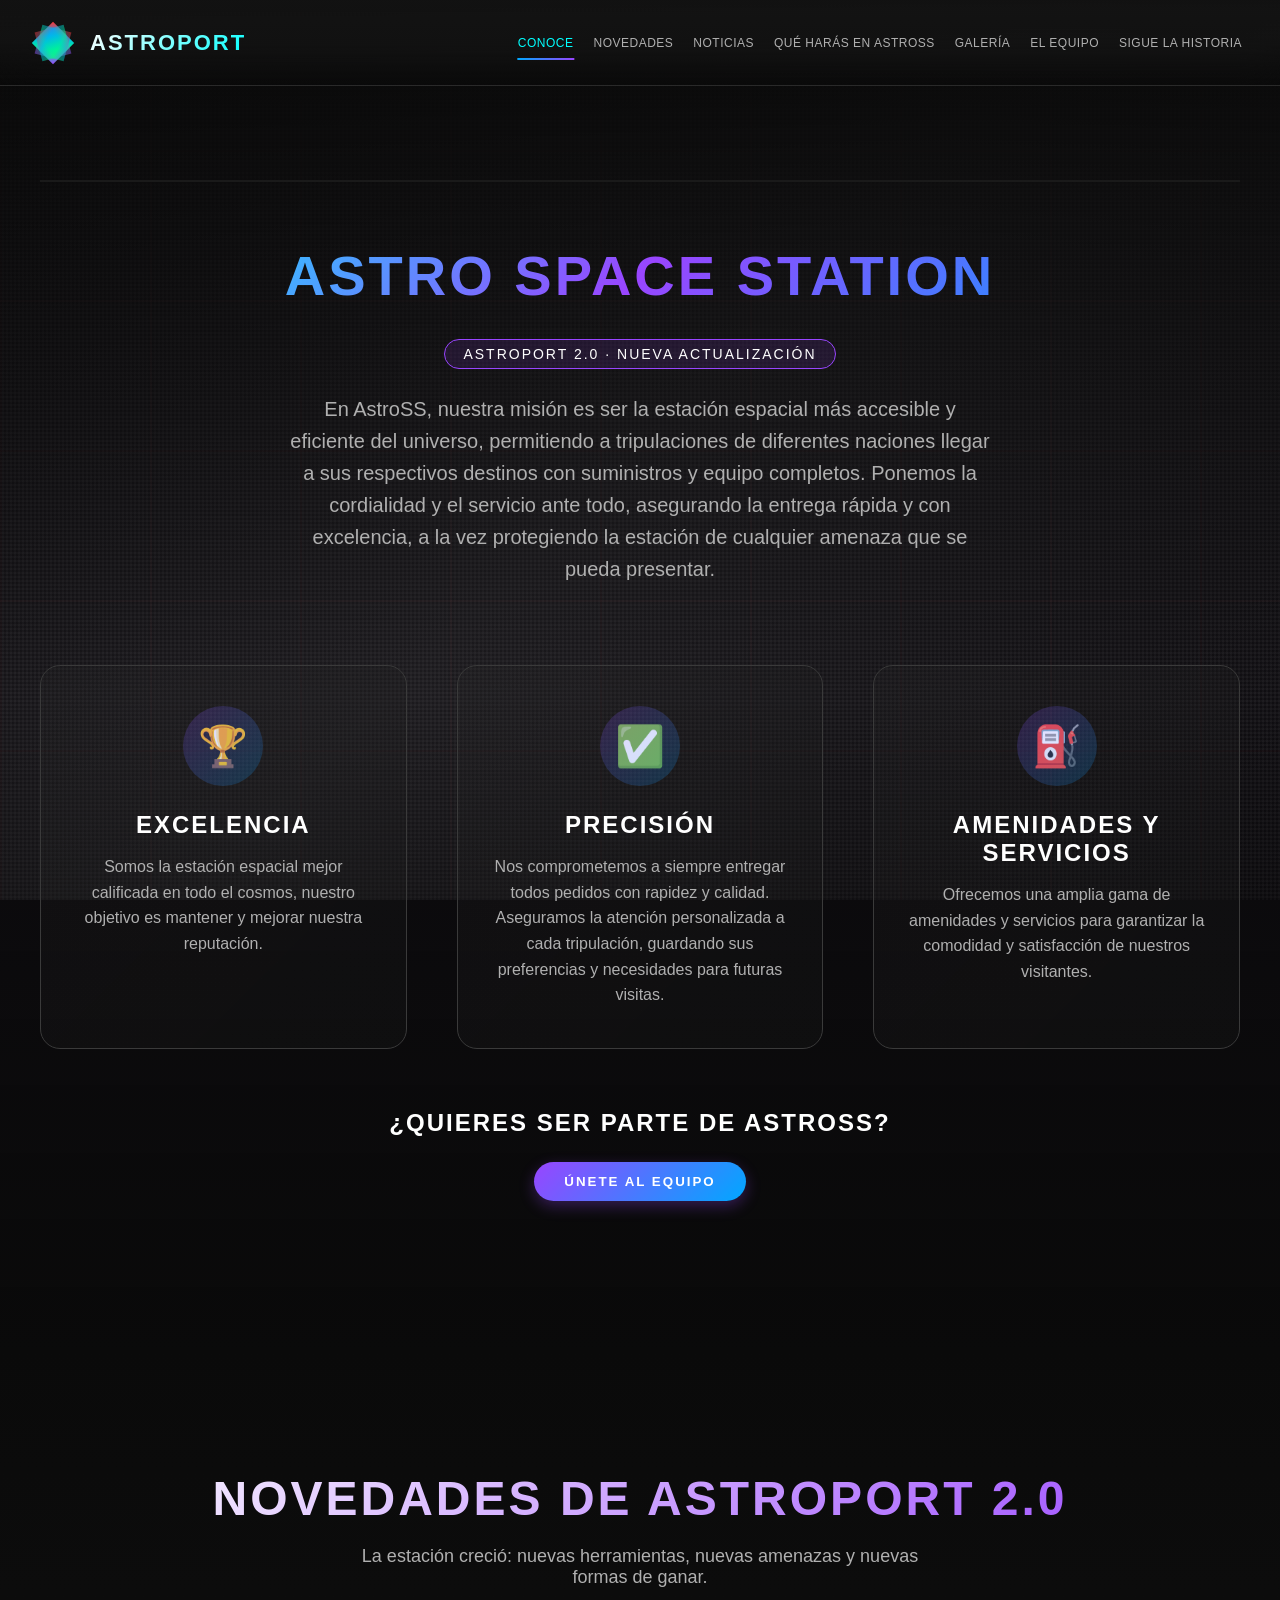
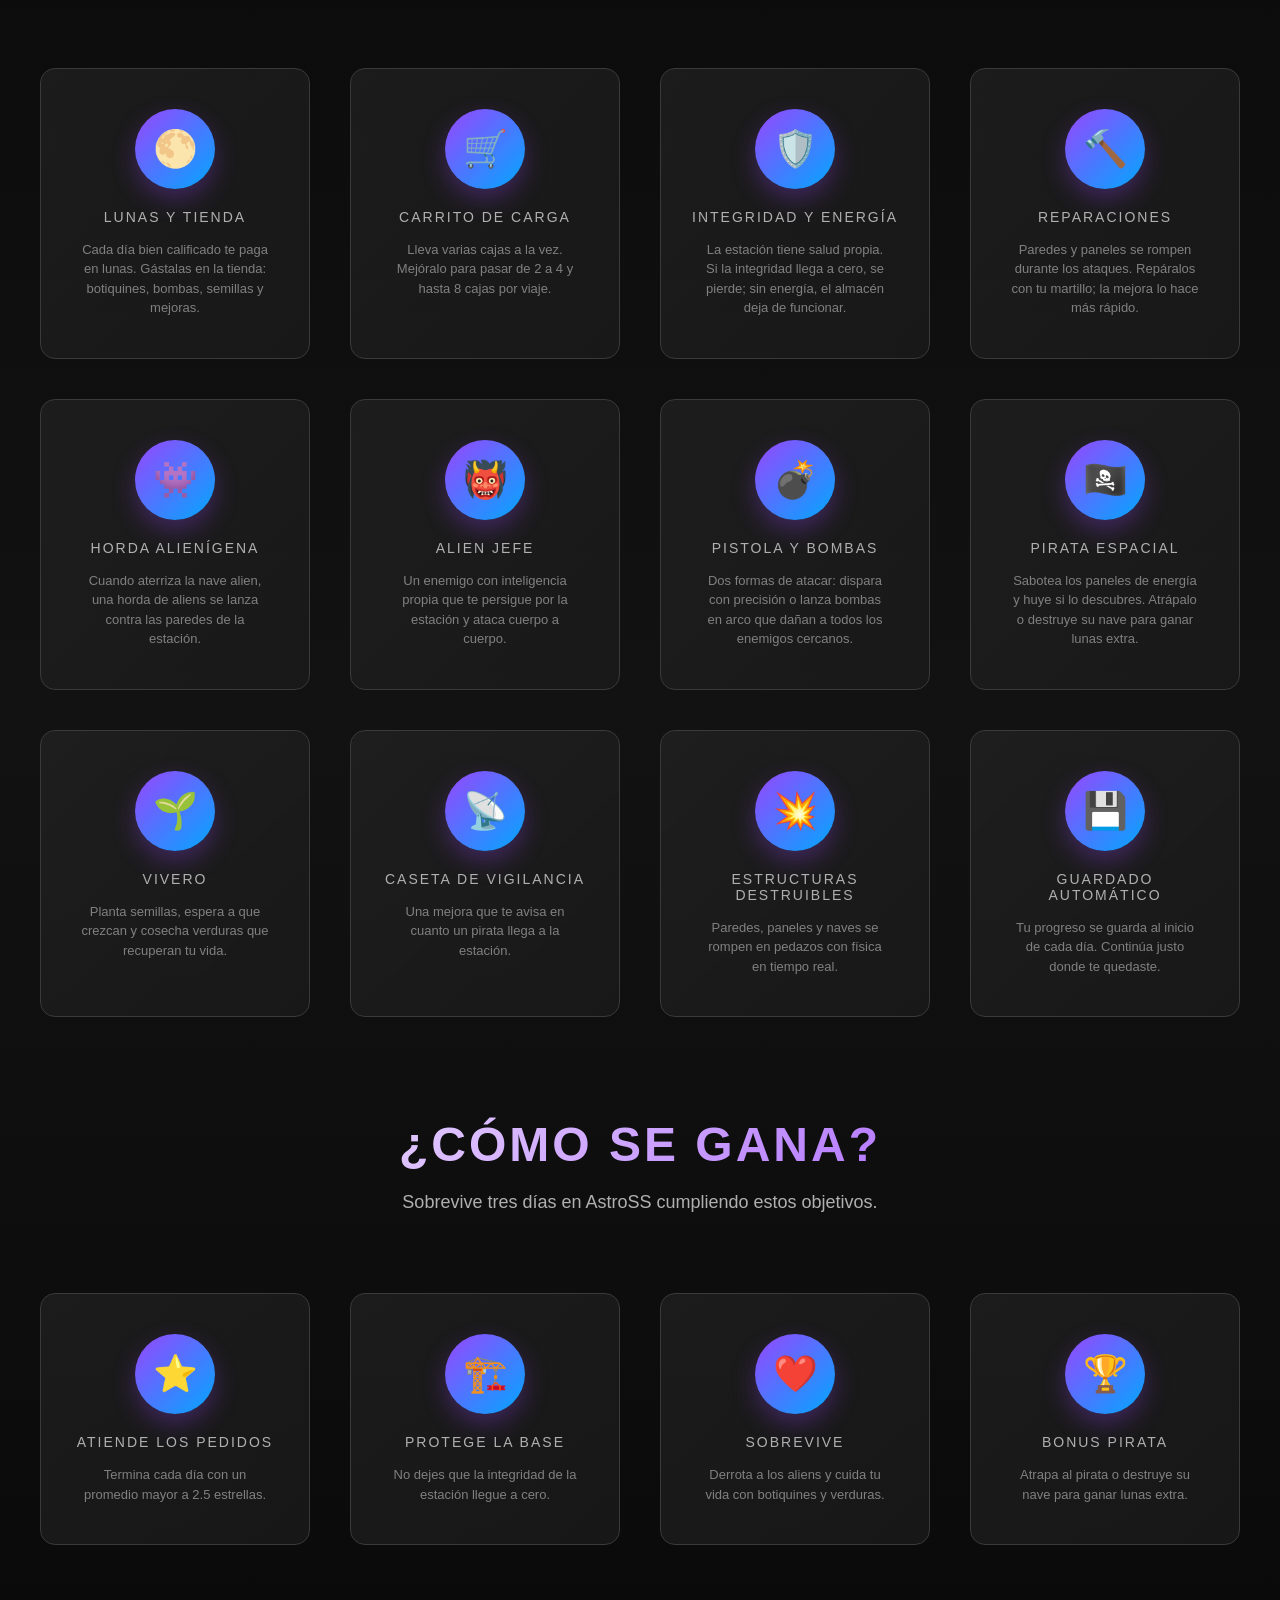
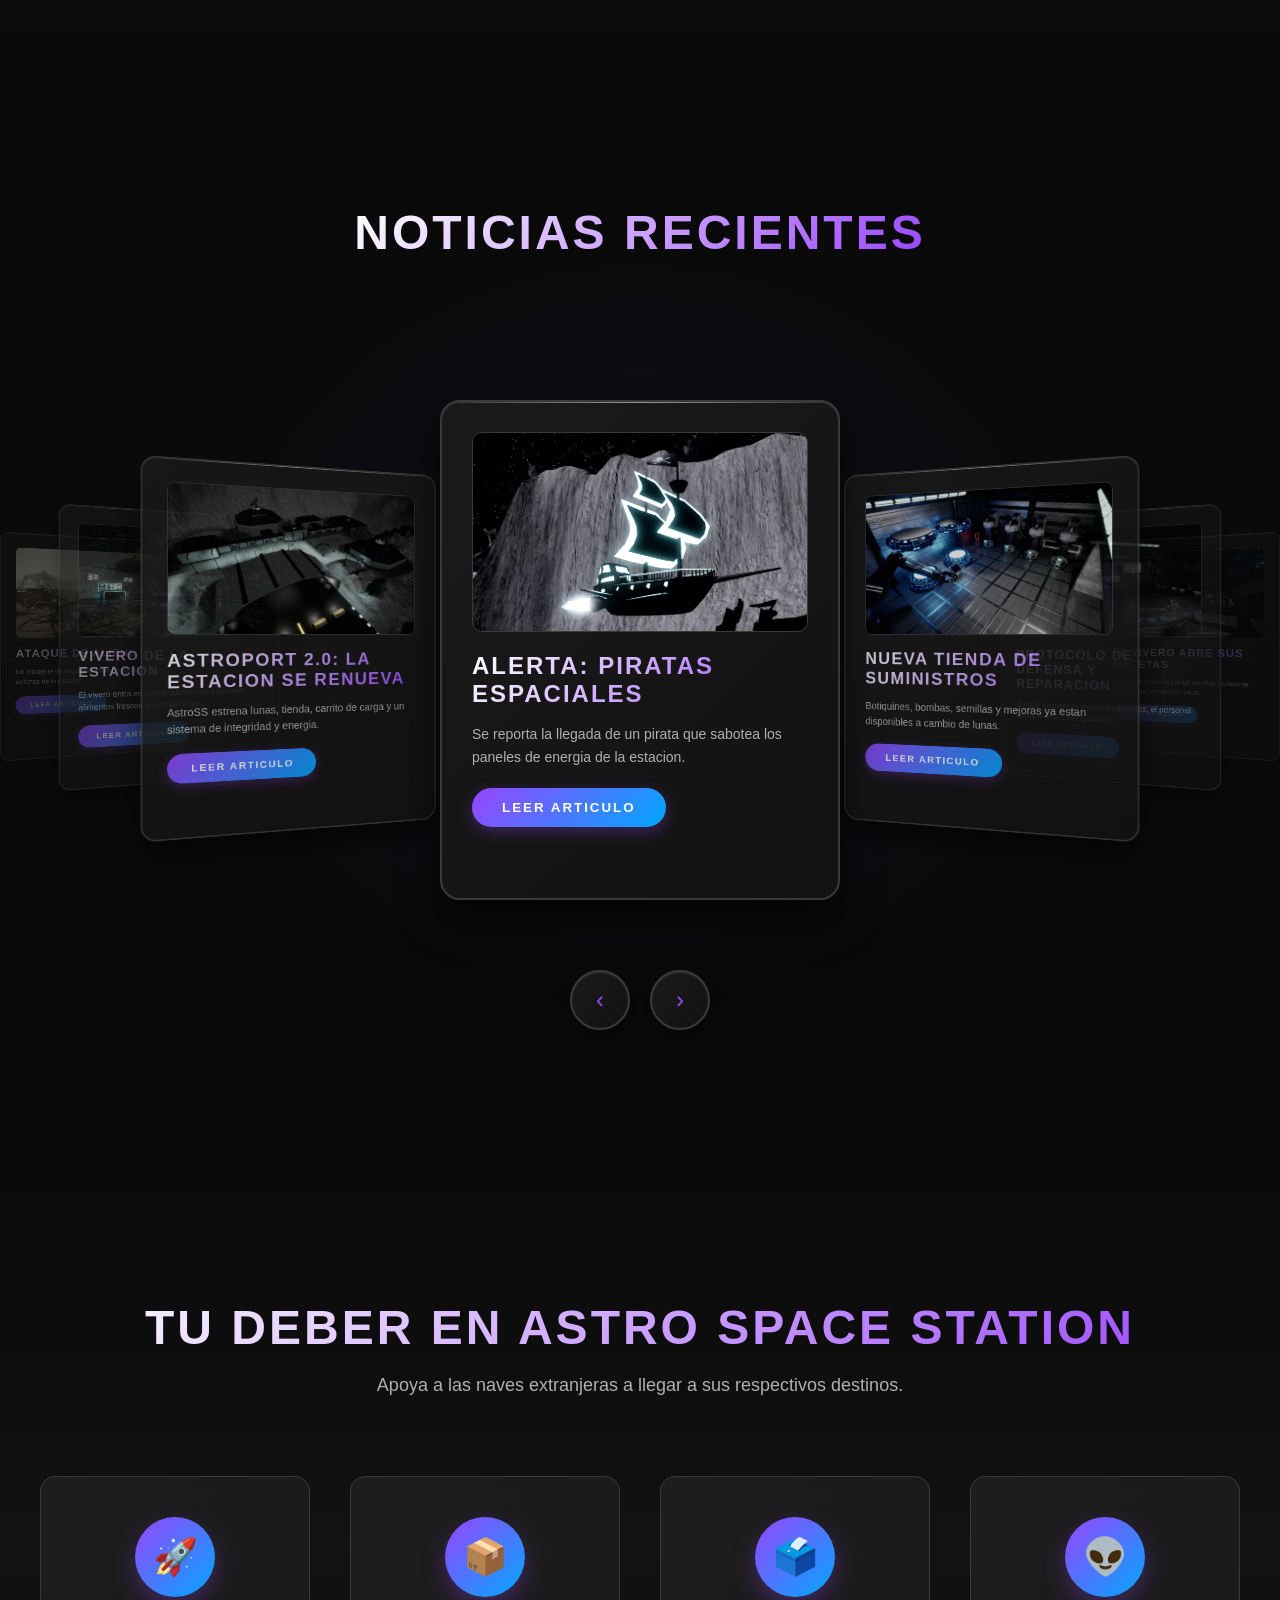
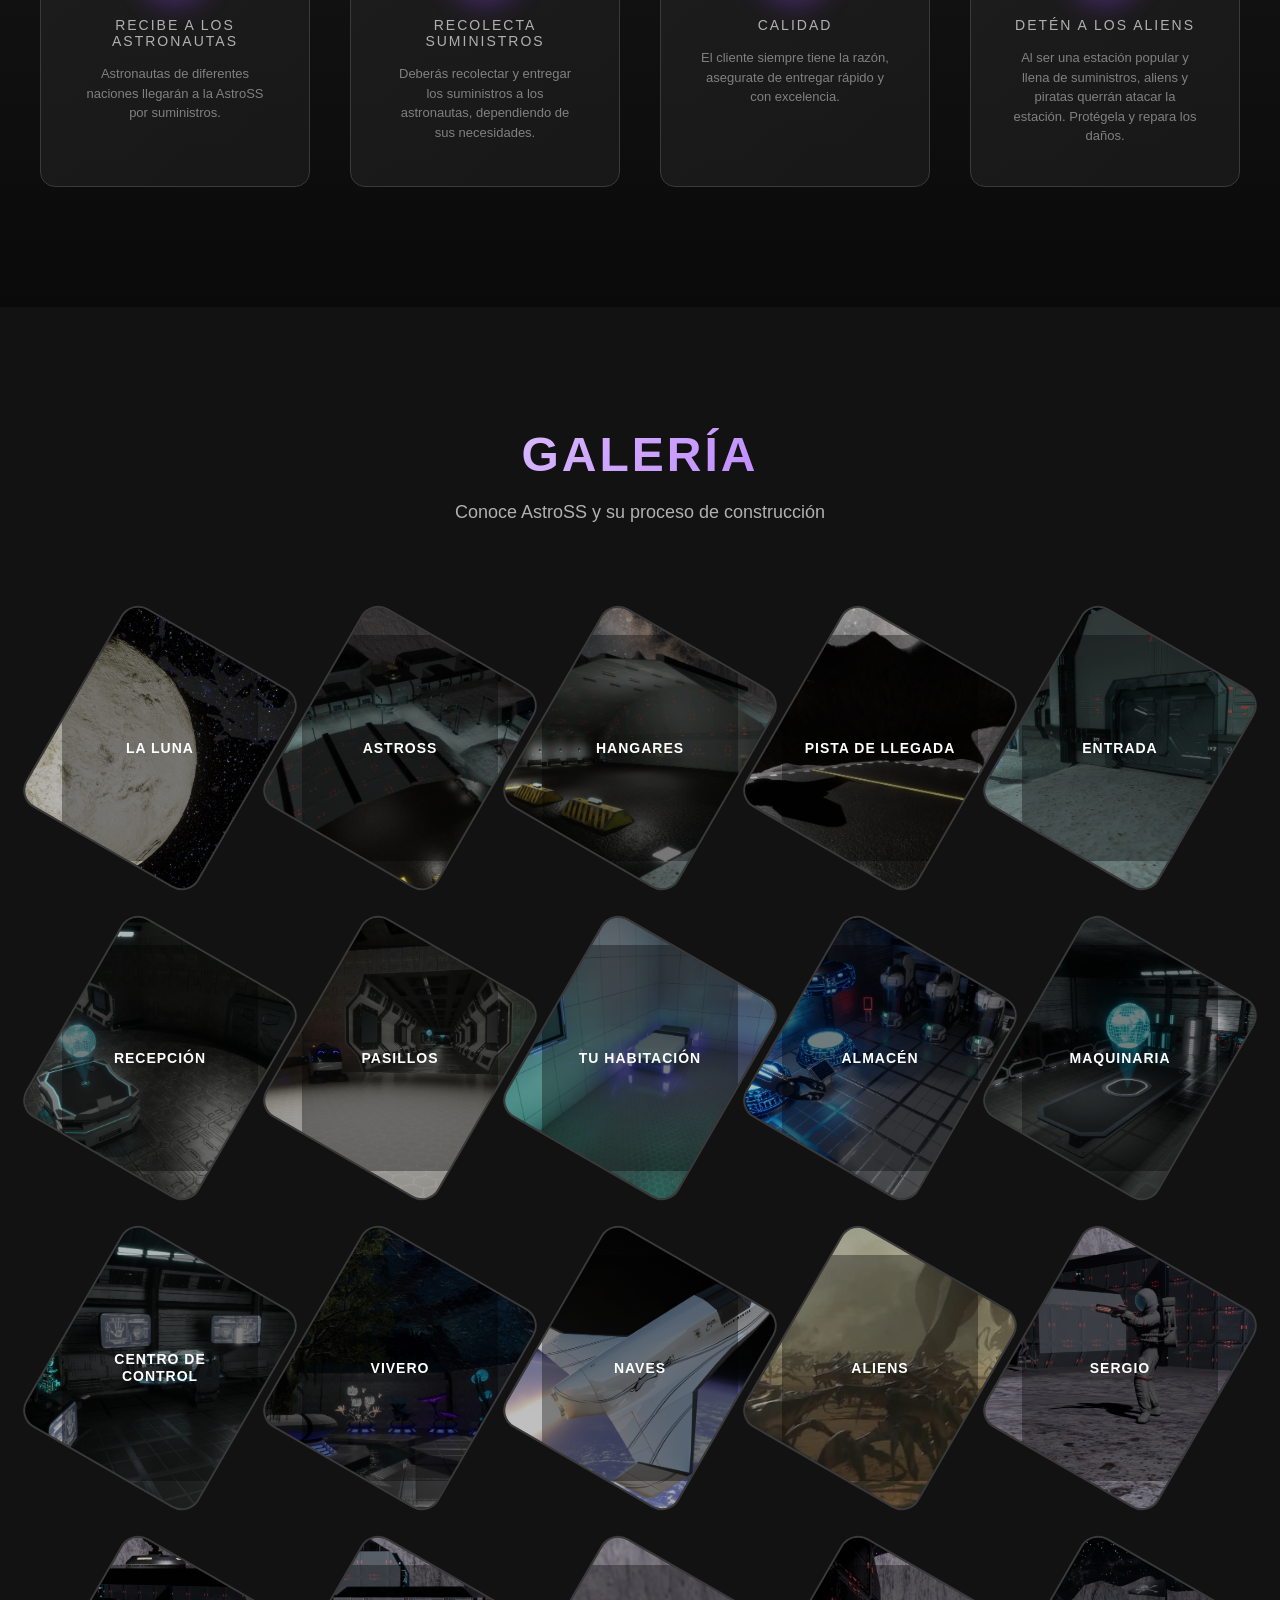
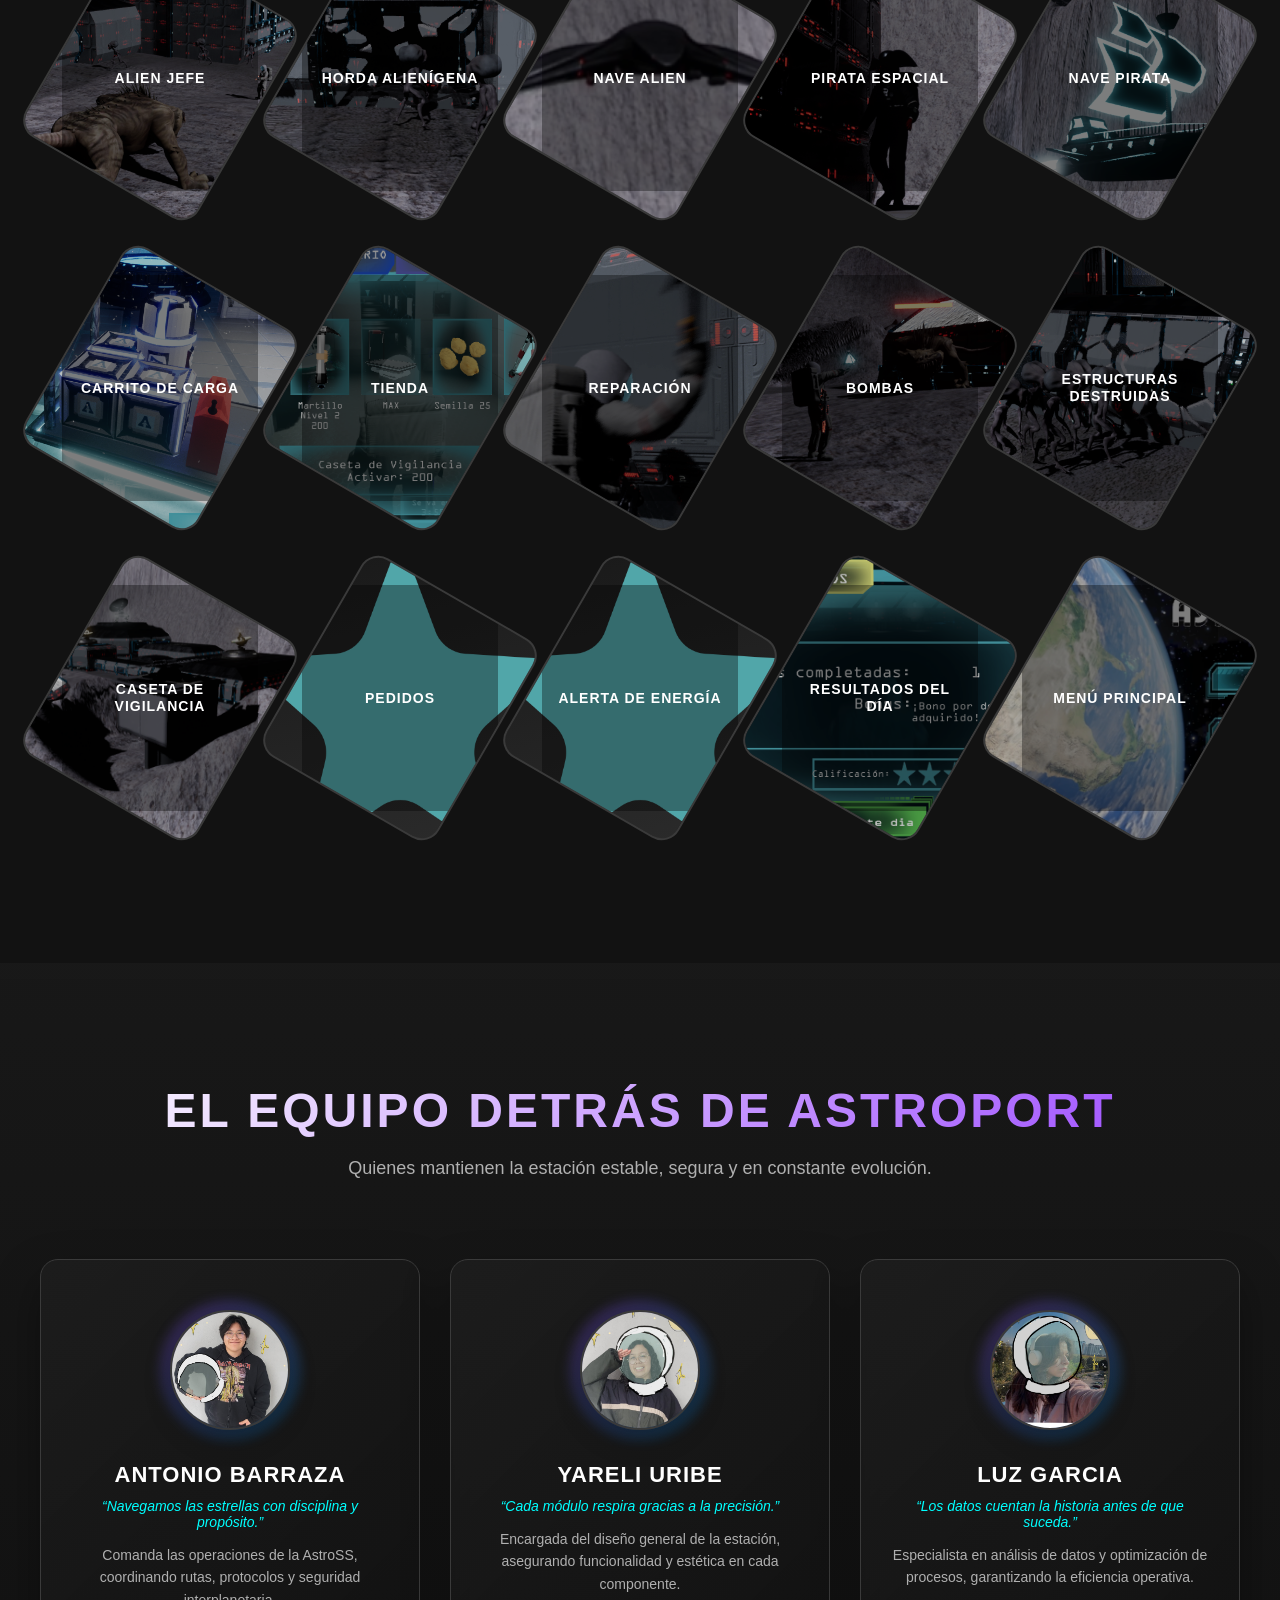
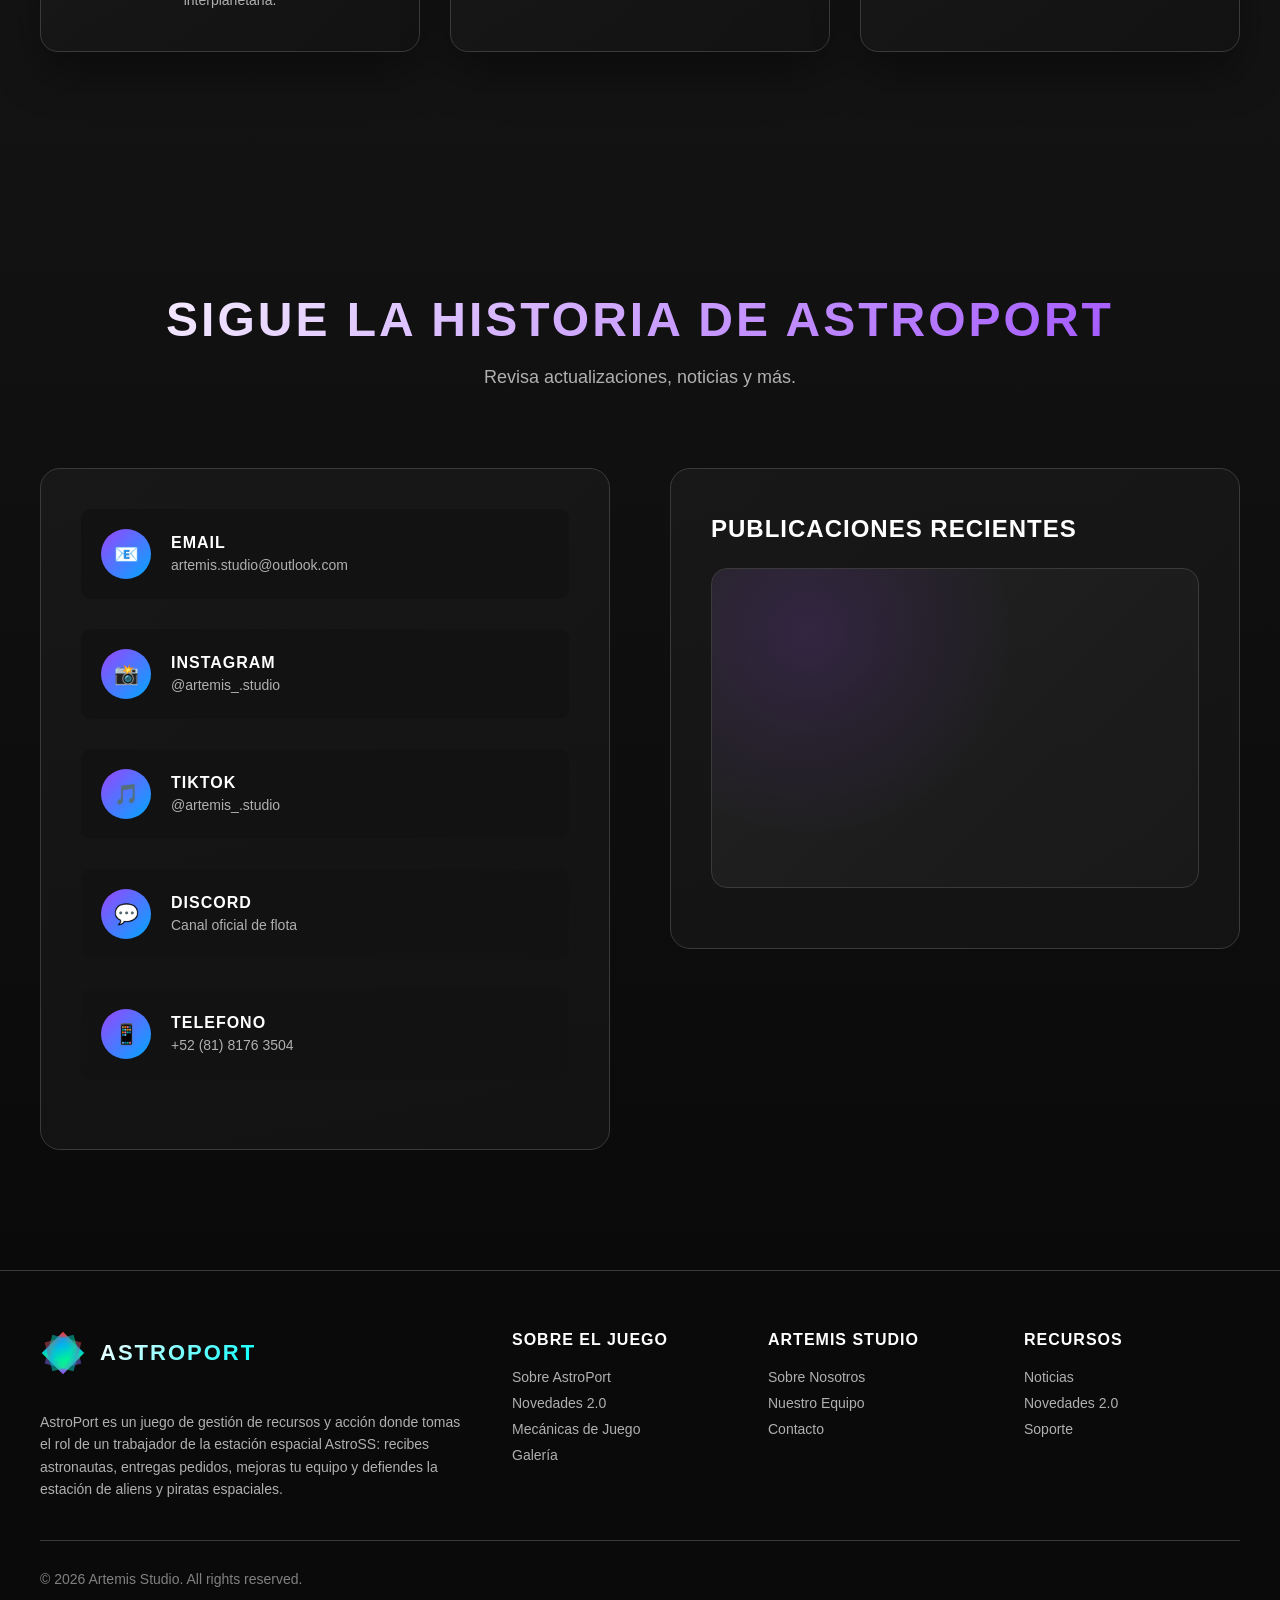
==== commit 9962ff06: "astroport 2.0 update" ====
--- a/index.html
+++ b/index.html
@@ -1,11 +1,11 @@
 <!DOCTYPE html>
-<html lang="en">
+<html lang="es">
 
 <head>
     <meta charset="UTF-8">
     <meta name="viewport" content="width=device-width, initial-scale=1.0">
-    <title>PRISM FLUX - Digital Innovation Studio</title>
-    <link rel="stylesheet" href="templatemo-prism-flux.css">
+    <title>AstroPort 2.0</title>
+    <link rel="stylesheet" href="templatemo-prism-flux.css?v=2.1">
     <!-- 
 
 TemplateMo 600 Prism Flux
@@ -13,6 +13,15 @@
 https://templatemo.com/tm-600-prism-flux
 
 -->
+    <style>
+        @media (min-width: 769px) {
+            .header .nav-menu { gap: 4px; flex-wrap: nowrap; }
+            .header .nav-menu a { display: block; white-space: nowrap; padding: 12px 14px; text-align: center; }
+        }
+        @media (max-width: 1280px) and (min-width: 769px) {
+            .header .nav-menu a { padding: 10px 8px; font-size: 12px; letter-spacing: 0.5px; }
+        }
+    </style>
 </head>
 
 <body>
@@ -45,8 +54,9 @@
 
             <ul class="nav-menu" id="navMenu">
                 <li><a href="#about" class="nav-link active">Conoce</a></li>
+                <li><a href="#novedades" class="nav-link">Novedades</a></li>
                 <li><a href="#home" class="nav-link">Noticias</a></li>
-                <li><a href="#stats" class="nav-link">Que harás en AstroSS</a></li>
+                <li><a href="#stats" class="nav-link">Qué harás en AstroSS</a></li>
                 <li><a href="#skills" class="nav-link">Galería</a></li>
                 <li><a href="#team" class="nav-link">El Equipo</a></li>
                 <li><a href="#contact" class="nav-link">Sigue la historia</a></li>
@@ -68,11 +78,12 @@
             <h2 class="philosophy-headline">
                 Astro Space Station<br>
             </h2>
+            <p class="version-badge">AstroPort 2.0 · Nueva actualización</p>
 
             <p class="philosophy-subheading">
                 En AstroSS, nuestra misión es ser la estación espacial más accesible y eficiente del universo,
                 permitiendo a tripulaciones de diferentes naciones llegar a sus respectivos destinos con suministros y
-                equipo completos. Ponemos la cordialidad y el servicio ante todo, asegurando la entrega rápoda y con
+                equipo completos. Ponemos la cordialidad y el servicio ante todo, asegurando la entrega rápida y con
                 excelencia, a la vez protegiendo la estación de cualquier amenaza que se pueda presentar.
             </p>
 
@@ -115,9 +126,132 @@
             <h3 class="pillar-title">¿Quieres ser parte de AstroSS?</h3>
         </div>
         <div class="apply">
-            <button class="card-cta" onclick="scrollToSection('about')">Únete al Equipo</button>
-        </div>
-
+            <button class="card-cta" id="joinTeamBtn" type="button">Únete al Equipo</button>
+        </div>
+
+    </section>
+
+    <!-- AstroPort 2.0: Novedades -->
+    <section class="stats-section features-section" id="novedades">
+        <div class="section-header">
+            <h2 class="section-title">Novedades de AstroPort 2.0</h2>
+            <p class="section-subtitle">La estación creció: nuevas herramientas, nuevas amenazas y nuevas formas de ganar.</p>
+        </div>
+
+        <div class="stats-grid">
+            <div class="stat-card">
+                <div class="stat-icon">🌕</div>
+                <div class="stat-label">Lunas y Tienda</div>
+                <p class="stat-description">Cada día bien calificado te paga en lunas. Gástalas en la tienda: botiquines,
+                    bombas, semillas y mejoras.</p>
+            </div>
+
+            <div class="stat-card">
+                <div class="stat-icon">🛒</div>
+                <div class="stat-label">Carrito de Carga</div>
+                <p class="stat-description">Lleva varias cajas a la vez. Mejóralo para pasar de 2 a 4 y hasta 8 cajas por
+                    viaje.</p>
+            </div>
+
+            <div class="stat-card">
+                <div class="stat-icon">🛡️</div>
+                <div class="stat-label">Integridad y Energía</div>
+                <p class="stat-description">La estación tiene salud propia. Si la integridad llega a cero, se pierde; sin
+                    energía, el almacén deja de funcionar.</p>
+            </div>
+
+            <div class="stat-card">
+                <div class="stat-icon">🔨</div>
+                <div class="stat-label">Reparaciones</div>
+                <p class="stat-description">Paredes y paneles se rompen durante los ataques. Repáralos con tu martillo; la
+                    mejora lo hace más rápido.</p>
+            </div>
+
+            <div class="stat-card">
+                <div class="stat-icon">👾</div>
+                <div class="stat-label">Horda Alienígena</div>
+                <p class="stat-description">Cuando aterriza la nave alien, una horda de aliens se lanza contra las paredes de
+                    la estación.</p>
+            </div>
+
+            <div class="stat-card">
+                <div class="stat-icon">👹</div>
+                <div class="stat-label">Alien Jefe</div>
+                <p class="stat-description">Un enemigo con inteligencia propia que te persigue por la estación y ataca cuerpo
+                    a cuerpo.</p>
+            </div>
+
+            <div class="stat-card">
+                <div class="stat-icon">💣</div>
+                <div class="stat-label">Pistola y Bombas</div>
+                <p class="stat-description">Dos formas de atacar: dispara con precisión o lanza bombas en arco que dañan a
+                    todos los enemigos cercanos.</p>
+            </div>
+
+            <div class="stat-card">
+                <div class="stat-icon">🏴‍☠️</div>
+                <div class="stat-label">Pirata Espacial</div>
+                <p class="stat-description">Sabotea los paneles de energía y huye si lo descubres. Atrápalo o destruye su
+                    nave para ganar lunas extra.</p>
+            </div>
+
+            <div class="stat-card">
+                <div class="stat-icon">🌱</div>
+                <div class="stat-label">Vivero</div>
+                <p class="stat-description">Planta semillas, espera a que crezcan y cosecha verduras que recuperan tu vida.
+                </p>
+            </div>
+
+            <div class="stat-card">
+                <div class="stat-icon">📡</div>
+                <div class="stat-label">Caseta de Vigilancia</div>
+                <p class="stat-description">Una mejora que te avisa en cuanto un pirata llega a la estación.</p>
+            </div>
+
+            <div class="stat-card">
+                <div class="stat-icon">💥</div>
+                <div class="stat-label">Estructuras Destruibles</div>
+                <p class="stat-description">Paredes, paneles y naves se rompen en pedazos con física en tiempo real.</p>
+            </div>
+
+            <div class="stat-card">
+                <div class="stat-icon">💾</div>
+                <div class="stat-label">Guardado Automático</div>
+                <p class="stat-description">Tu progreso se guarda al inicio de cada día. Continúa justo donde te quedaste.
+                </p>
+            </div>
+        </div>
+
+        <div class="section-header goals-header">
+            <h2 class="section-title">¿Cómo se gana?</h2>
+            <p class="section-subtitle">Sobrevive tres días en AstroSS cumpliendo estos objetivos.</p>
+        </div>
+
+        <div class="stats-grid">
+            <div class="stat-card">
+                <div class="stat-icon">⭐</div>
+                <div class="stat-label">Atiende los Pedidos</div>
+                <p class="stat-description">Termina cada día con un promedio mayor a 2.5 estrellas.</p>
+            </div>
+
+            <div class="stat-card">
+                <div class="stat-icon">🏗️</div>
+                <div class="stat-label">Protege la Base</div>
+                <p class="stat-description">No dejes que la integridad de la estación llegue a cero.</p>
+            </div>
+
+            <div class="stat-card">
+                <div class="stat-icon">❤️</div>
+                <div class="stat-label">Sobrevive</div>
+                <p class="stat-description">Derrota a los aliens y cuida tu vida con botiquines y verduras.</p>
+            </div>
+
+            <div class="stat-card">
+                <div class="stat-icon">🏆</div>
+                <div class="stat-label">Bonus Pirata</div>
+                <p class="stat-description">Atrapa al pirata o destruye su nave para ganar lunas extra.</p>
+            </div>
+        </div>
     </section>
 
     <!-- Hero Section with 3D Carousel -->
@@ -173,8 +307,8 @@
             <div class="stat-card">
                 <div class="stat-icon">👽</div>
                 <div class="stat-label">Detén a los Aliens</div>
-                <p class="stat-description">Al ser una estación popular y llena de suministros, aliens querrán atacar la
-                    estación. Protégela.</p>
+                <p class="stat-description">Al ser una estación popular y llena de suministros, aliens y piratas querrán
+                    atacar la estación. Protégela y repara los daños.</p>
             </div>
         </div>
     </section>
@@ -242,6 +376,21 @@
             <button class="modal-close" id="modalClose">×</button>
             <img id="modalImage" alt="Vista ampliada">
             <p class="modal-caption" id="modalCaption"></p>
+        </div>
+    </div>
+
+    <!-- Download Prototype Modal -->
+    <div class="download-modal" id="downloadModal" aria-hidden="true">
+        <div class="download-modal-content" role="dialog" aria-modal="true" aria-labelledby="downloadModalTitle">
+            <button class="modal-close" id="downloadModalClose" type="button" aria-label="Cerrar">×</button>
+            <h3 class="download-title" id="downloadModalTitle">Juega Ahora</h3>
+            <div class="download-grid download-grid-single">
+                <article class="download-platform">
+                    <h4>Windows</h4>
+                    <p>AstroPort 2.0<br />Para Windows 10/11</p>
+                    <span class="card-cta is-disabled" aria-disabled="true">Próximamente</span>
+                </article>
+            </div>
         </div>
     </div>
 
@@ -286,7 +435,7 @@
                     </div>
                 </a>
 
-                <a href="https://discord.gg" target="_blank" class="info-item">
+                <a href="tel:+528181763504" class="info-item">
                     <div class="info-icon">📱</div>
                     <div class="info-text">
                         <h4>Telefono</h4>
@@ -323,37 +472,37 @@
                     </span>
                 </div>
                 <p class="footer-description">
-                    AstroPort es un juego de RPG de gestión de recursos y estrategia, donde el jugador deberá tomar el
-                    rol de un trabajador de la estación espacial AstroSS, encargándose de recibir a los astronautas,
-                    recolectar suministros, entregar pedidos y proteger la estación de ataques alienígenas.
+                    AstroPort es un juego de gestión de recursos y acción donde tomas el rol de un trabajador de la
+                    estación espacial AstroSS: recibes astronautas, entregas pedidos, mejoras tu equipo y defiendes la
+                    estación de aliens y piratas espaciales.
+                </p>
             </div>
             <!-- Footer Links -->
             <div class="footer-section">
                 <h4>Sobre el Juego</h4>
                 <div class="footer-links">
-                    <a href="#">Sobre AstroPort</a>
-                    <a href="#">Conoce la Estación</a>
-                    <a href="#">Mecánicas de Juego</a>
-                    <a href="#">Galería</a>
+                    <a href="#about">Sobre AstroPort</a>
+                    <a href="#novedades">Novedades 2.0</a>
+                    <a href="#stats">Mecánicas de Juego</a>
+                    <a href="#skills">Galería</a>
                 </div>
             </div>
 
             <div class="footer-section">
                 <h4>Artemis Studio</h4>
                 <div class="footer-links">
-                    <a href="#">Sobre Nosotros</a>
-                    <a href="#">Nuestro Equipo</a>
-                    <a href="#">Contacto</a>
+                    <a href="#team">Sobre Nosotros</a>
+                    <a href="#team">Nuestro Equipo</a>
+                    <a href="#contact">Contacto</a>
                 </div>
             </div>
 
             <div class="footer-section">
                 <h4>Recursos</h4>
                 <div class="footer-links">
-                    <a href="#">Documentación</a>
-                    <a href="#">Blog</a>
-                    <a href="#">Soporte</a>
-                    <a href="#">FAQ</a>
+                    <a href="#home">Noticias</a>
+                    <a href="#novedades">Novedades 2.0</a>
+                    <a href="mailto:artemis.studio@outlook.com">Soporte</a>
                 </div>
             </div>
         </div>
@@ -365,8 +514,8 @@
 
         </div>
     </footer>
-    <script src="content.js"></script>
-    <script src="templatemo-prism-scripts.js"></script>
+    <script src="content.js?v=2.1"></script>
+    <script src="templatemo-prism-scripts.js?v=2.1"></script>
 </body>
 
 </html>
--- a/templatemo-prism-flux.css
+++ b/templatemo-prism-flux.css
@@ -517,11 +517,14 @@
 }
 
 .card-cta {
+	display: inline-block;
 	padding: 12px 30px;
 	background: linear-gradient(135deg, var(--accent-purple), var(--accent-blue));
 	border: none;
 	border-radius: 30px;
 	color: var(--text-primary);
+	text-decoration: none;
+	text-align: center;
 	font-weight: 700;
 	text-transform: uppercase;
 	letter-spacing: 2px;
@@ -1152,6 +1155,87 @@
 	border-color: var(--accent-purple);
 }
 
+.download-modal {
+	position: fixed;
+	inset: 0;
+	background: rgba(0, 0, 0, 0.82);
+	display: flex;
+	align-items: center;
+	justify-content: center;
+	z-index: 2100;
+	opacity: 0;
+	visibility: hidden;
+	transition: opacity 0.3s ease, visibility 0.3s ease;
+	padding: 20px;
+}
+
+.download-modal.open {
+	opacity: 1;
+	visibility: visible;
+}
+
+.download-modal-content {
+	position: relative;
+	width: min(980px, 100%);
+	background: linear-gradient(145deg, rgba(26, 26, 26, 0.98), rgba(18, 18, 18, 0.95));
+	border: 1px solid var(--metal-dark);
+	border-radius: 16px;
+	padding: 28px;
+	box-shadow: 0 30px 70px rgba(0, 0, 0, 0.55);
+}
+
+.download-title {
+	font-size: clamp(24px, 4.2vw, 38px);
+	text-transform: uppercase;
+	letter-spacing: 2px;
+	margin-bottom: 22px;
+	padding-right: 44px;
+	background: linear-gradient(135deg, var(--text-primary), var(--accent-cyan));
+	-webkit-background-clip: text;
+	-webkit-text-fill-color: transparent;
+	background-clip: text;
+}
+
+.download-grid {
+	display: grid;
+	grid-template-columns: repeat(3, 1fr);
+	gap: 16px;
+}
+
+.download-platform {
+	background: linear-gradient(135deg, rgba(42, 42, 42, 0.6), rgba(18, 18, 18, 0.9));
+	border: 1px solid var(--metal-dark);
+	border-radius: 12px;
+	padding: 20px;
+	display: grid;
+	gap: 12px;
+	align-content: start;
+	transition: all 0.25s ease;
+}
+
+.download-platform:hover {
+	transform: translateY(-5px);
+	border-color: var(--accent-purple);
+	box-shadow: 0 14px 30px rgba(153, 69, 255, 0.2);
+}
+
+.download-platform h4 {
+	font-size: 22px;
+	text-transform: uppercase;
+	letter-spacing: 1px;
+}
+
+.download-platform p {
+	color: var(--text-secondary);
+	line-height: 1.6;
+	min-height: 52px;
+}
+
+.download-platform .card-cta {
+	width: 100%;
+	margin-top: 6px;
+}
+
 /* Team Section */
 .team-section {
 	padding: 120px 30px;
@@ -1894,6 +1978,14 @@
 	.team-card {
 		padding: 28px 22px;
 	}
+
+	.download-grid {
+		grid-template-columns: 1fr;
+	}
+
+	.download-modal-content {
+		padding: 22px;
+	}
 }
 
 /* Article Page */
@@ -2021,4 +2113,62 @@
 	.article-paragraph {
 		font-size: 15px;
 	}
-}+}
+
+/* ===== AstroPort 2.0 additions ===== */
+.version-badge {
+	display: inline-block;
+	margin: 0 auto 24px;
+	padding: 6px 18px;
+	border: 1px solid var(--accent-purple);
+	border-radius: 999px;
+	color: var(--text-primary);
+	font-size: 14px;
+	letter-spacing: 2px;
+	text-transform: uppercase;
+	background: rgba(153, 69, 255, 0.12);
+}
+
+.features-section .goals-header {
+	margin-top: 100px;
+}
+
+.download-grid.download-grid-single {
+	grid-template-columns: 1fr;
+	max-width: 320px;
+	margin: 0 auto;
+}
+
+.card-cta.is-disabled {
+	opacity: 0.55;
+	cursor: not-allowed;
+	pointer-events: none;
+	text-align: center;
+}
+
+/* Header menu: una sola línea y espaciado uniforme (solo escritorio) */
+@media (min-width: 769px) {
+	.nav-menu {
+		gap: 4px;
+		flex-wrap: nowrap;
+	}
+
+	.nav-menu a {
+		display: block;
+		white-space: nowrap;
+		padding: 12px 14px;
+		text-align: center;
+	}
+}
+
+@media (max-width: 1280px) and (min-width: 769px) {
+	.nav-menu a {
+		padding: 10px 8px;
+		font-size: 12px;
+		letter-spacing: 0.5px;
+	}
+
+	.logo-text {
+		font-size: 22px;
+	}
+}
